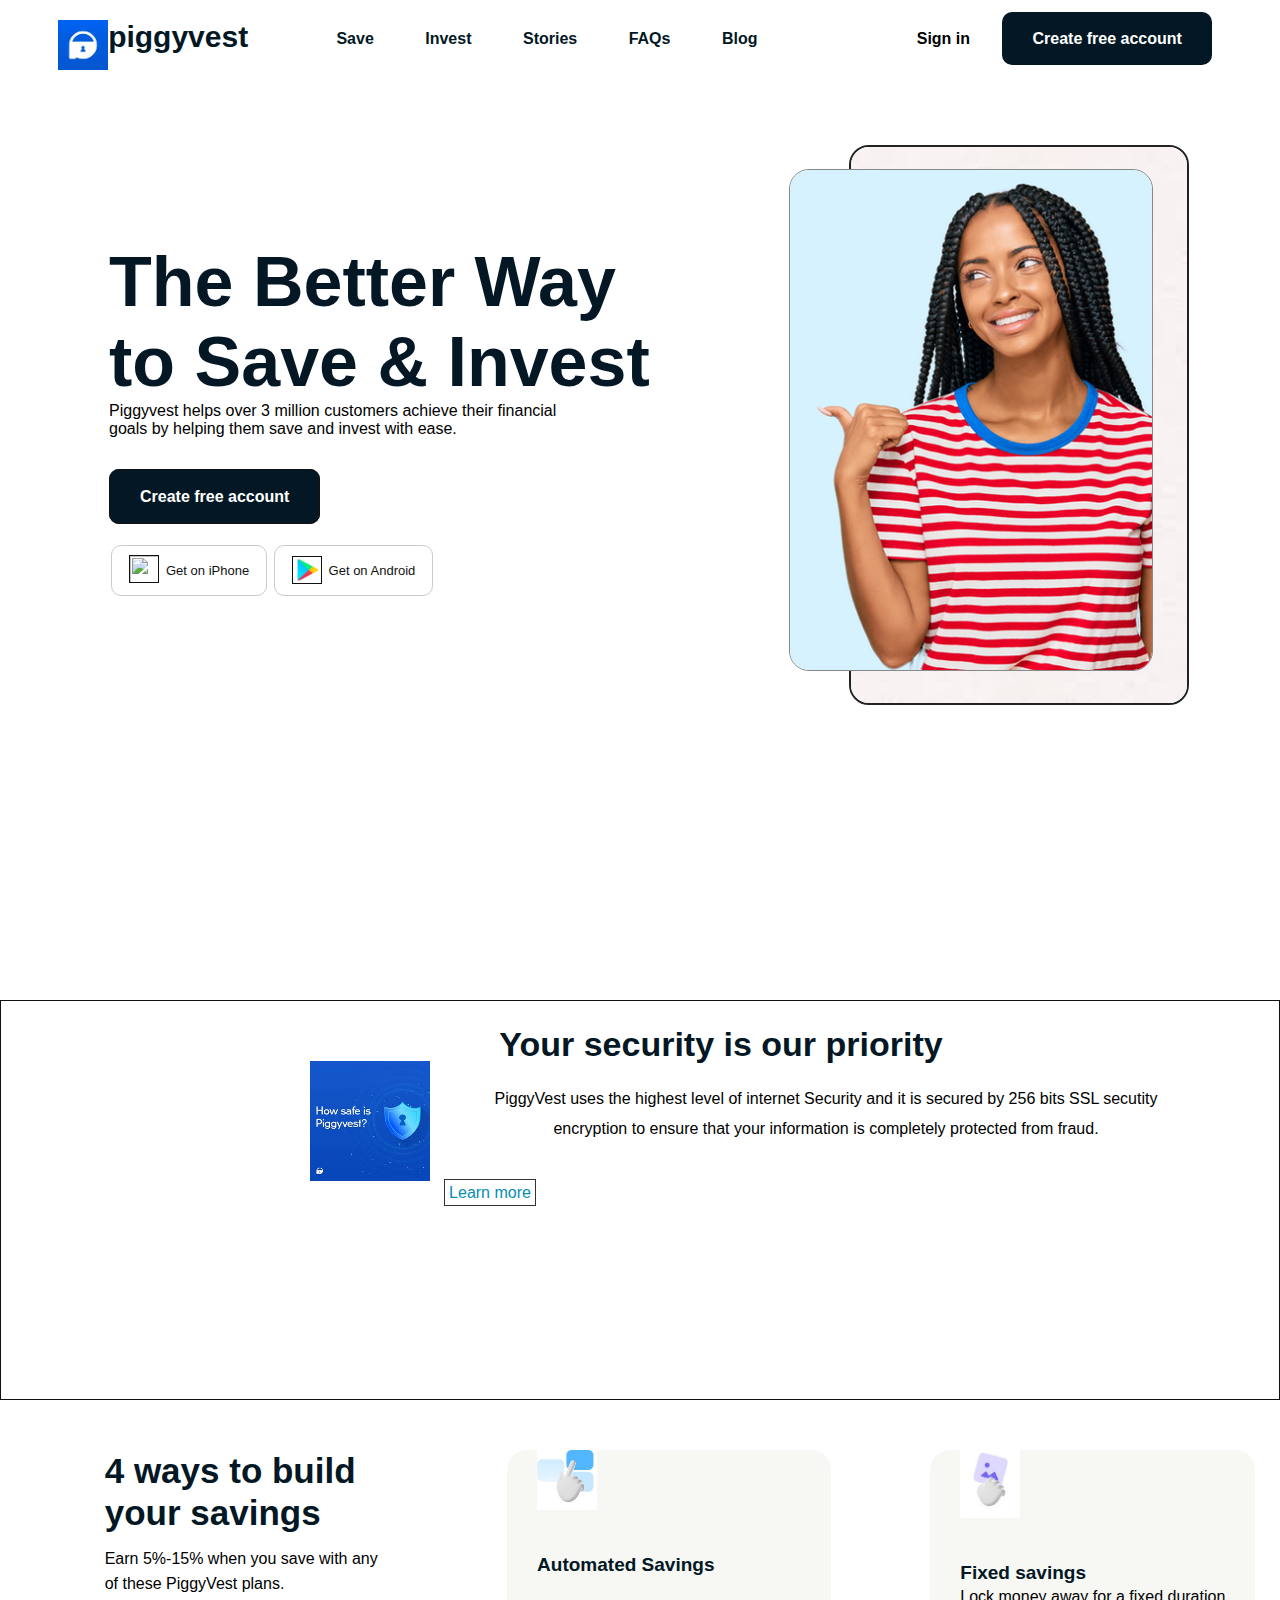
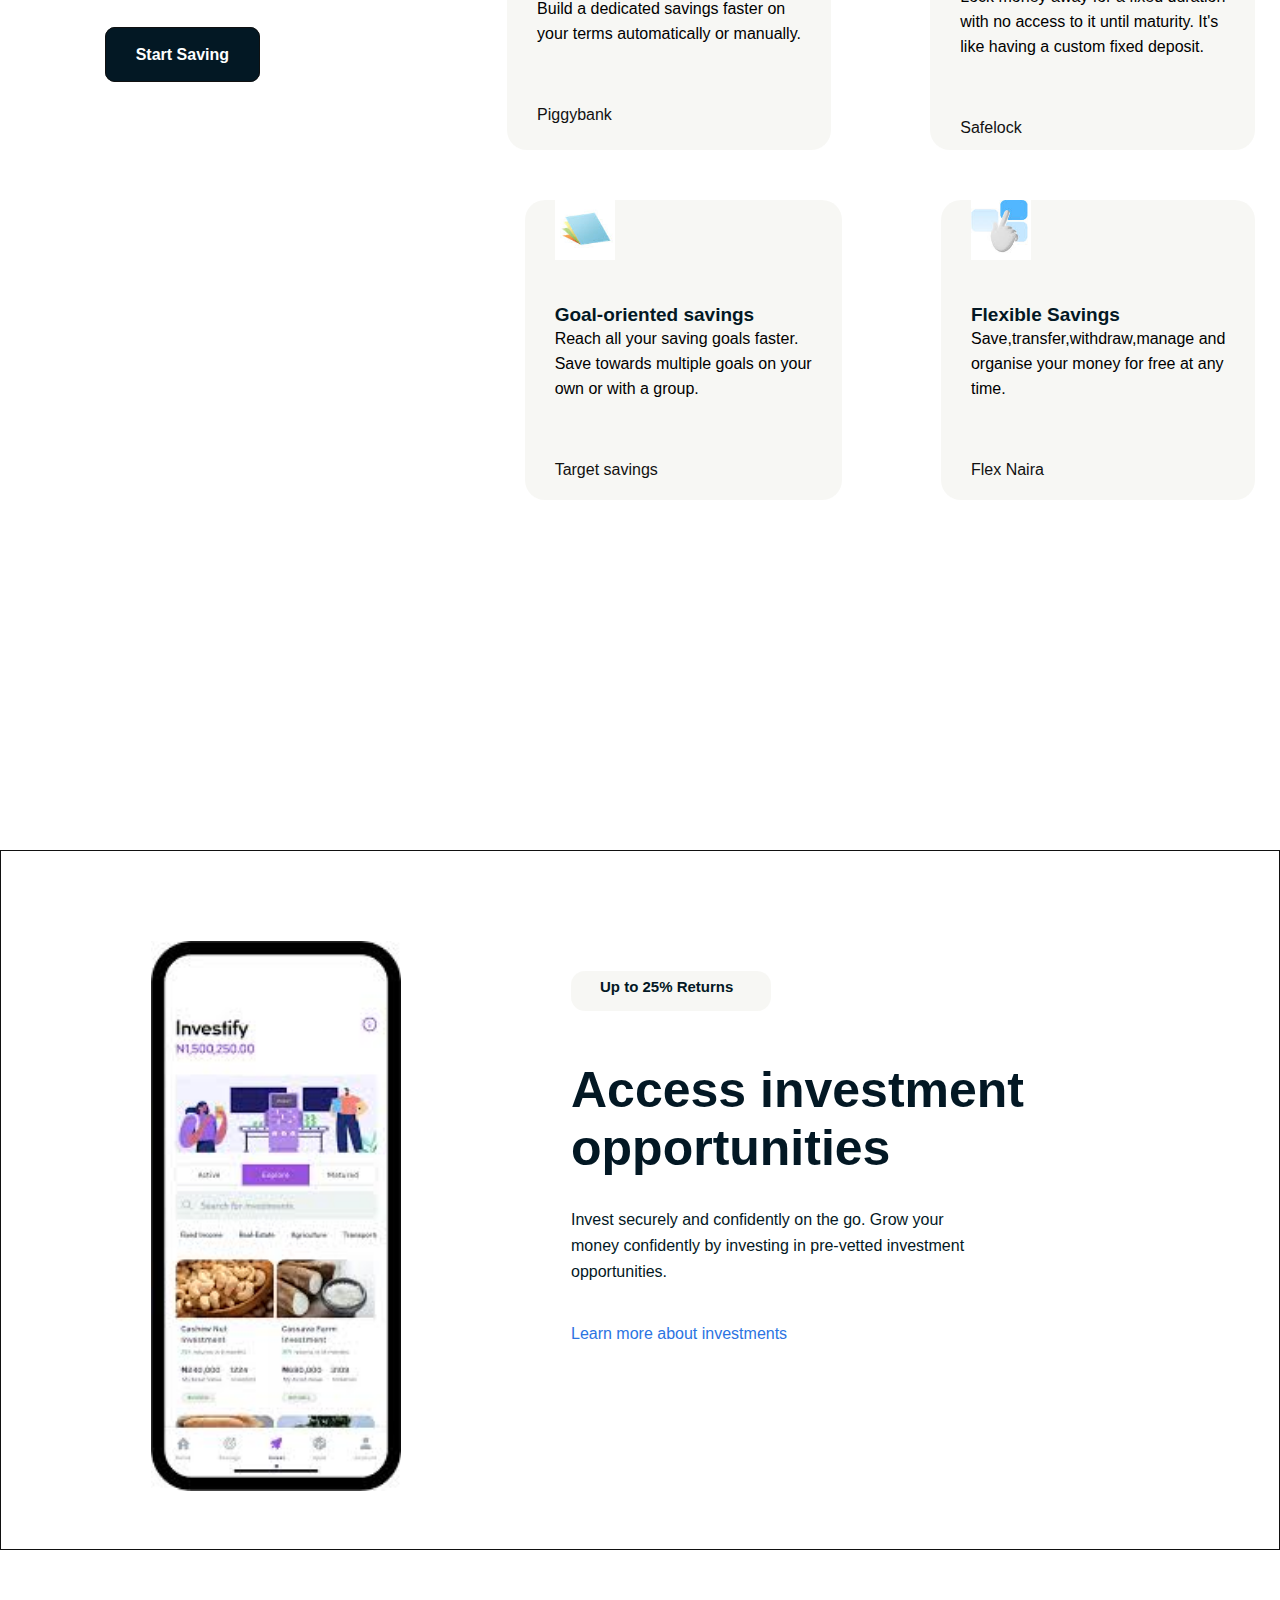
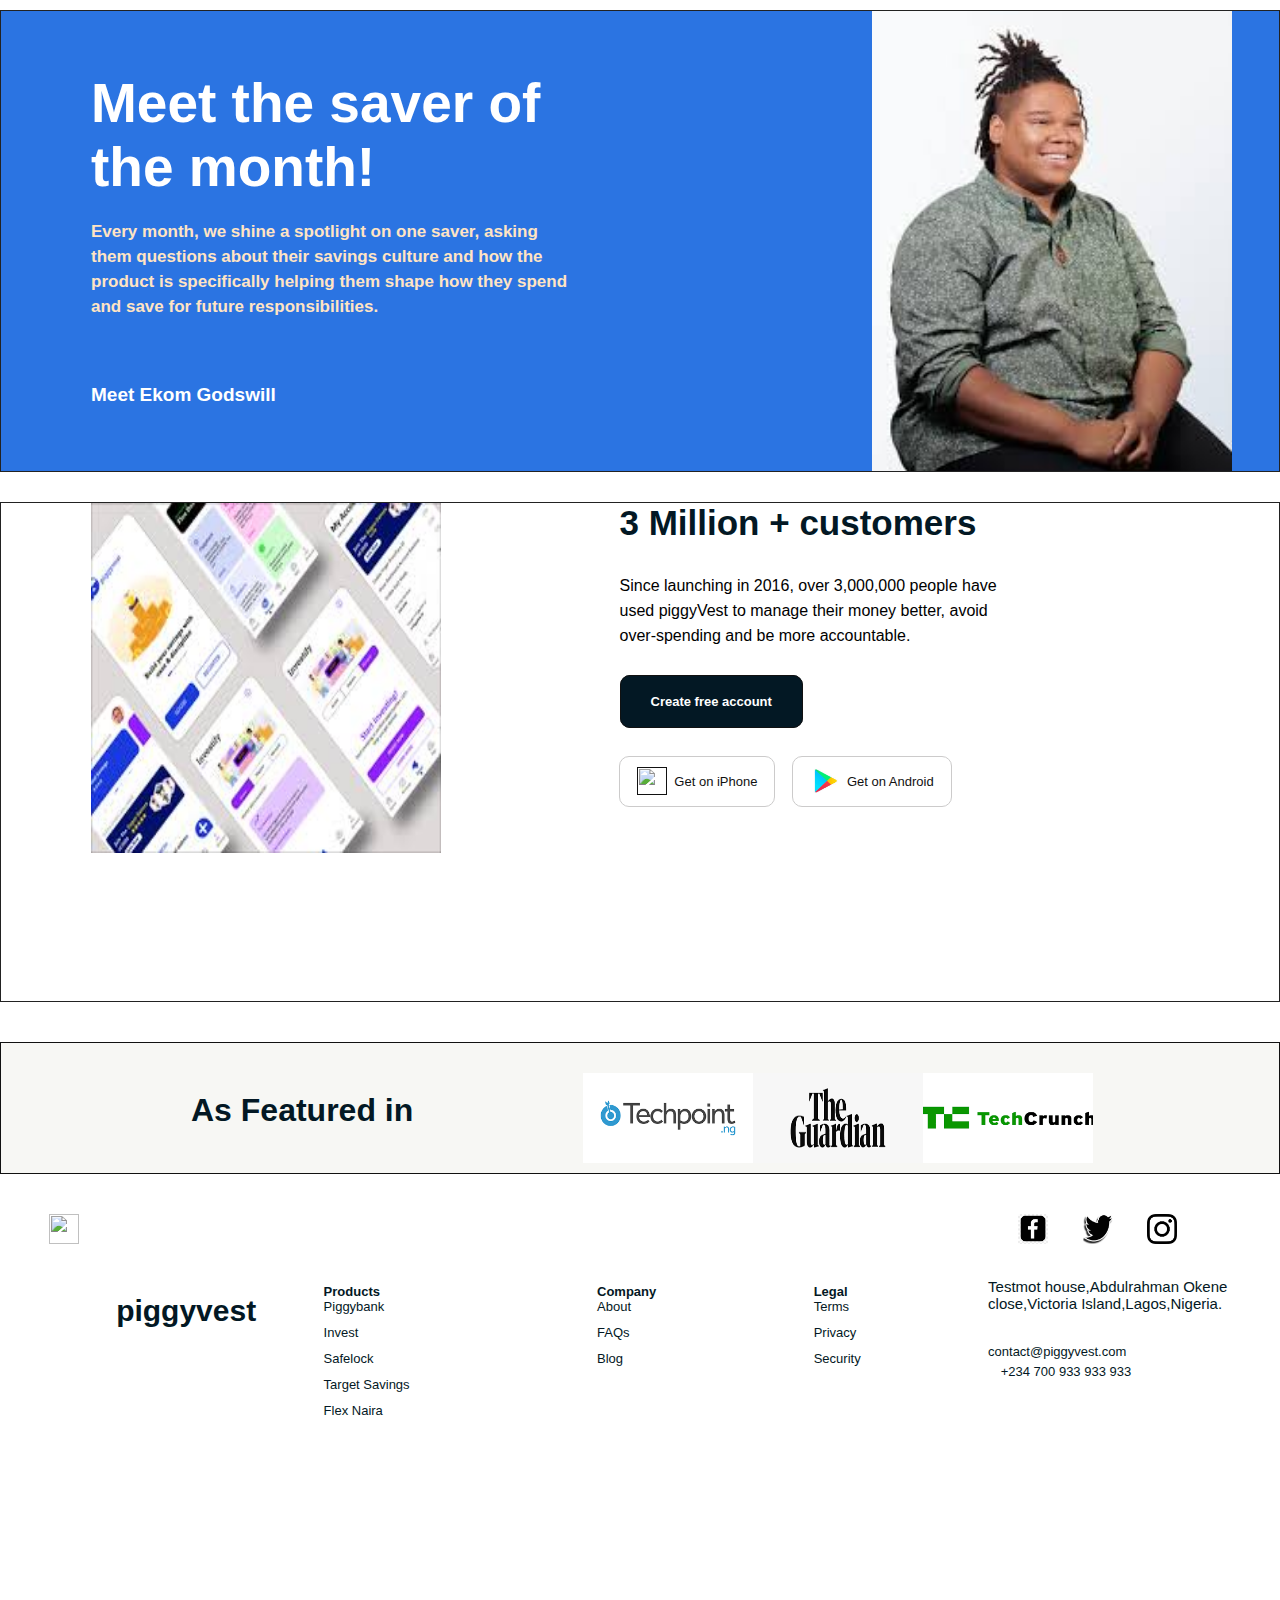
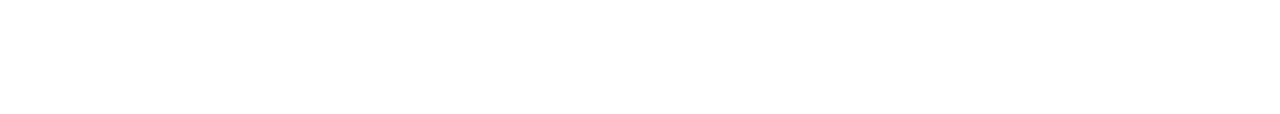
==== pigyvest.html @ c67b4c0e "finished website" ====
<!DOCTYPE html>
<html lang="en">
<head>
    <meta charset="UTF-8">
    <meta http-equiv="X-UA-Compatible" content="IE=edge">
    <meta name="viewport" content="width=device-width, initial-scale=1.0">
    <link rel="stylesheet" href="styles.css">
    <title>piggyvest</title>
</head>
<body>
    <header class="heading">
     <div class="fixed-header">   
      <div class="logo">
        <img src="piggylogodownload.jpg">
        <h2>piggyvest</h2>
        </div>  

        <div class="nav-middle">
          <a href="Save.html">Save</a>
          <a href="Invest.html">Invest</a>
          <a href="Story.html">Stories</a>
          <a href="Question.html">FAQs</a>
          <a href="Blog.html">Blog</a>  
        </div>

        <div class="nav-right">
            <a class="sign-up" href="signup.html">Sign in</a>
            <a class="account" href="account.html">Create free account</a>
        </div>
        </div>

        <div class="relative-header">
            <div class="rel-textheader">
            <h1>The Better Way<br> to Save & Invest</h1>
            <p>Piggyvest helps over 3 million customers achieve 
              their financial<br> goals by helping them save and invest with ease.</p>
            <div class="relative-links">
              <a class= "account" href="account.html">Create free account</a>
               <div class="relative-sublinks">
              <a href="apple.html"><img src="C:\Users\USER\Downloads\png-transparent-apple-logo.png">Get on iPhone</a>
             <a href="android.html"><img src="goplaystoredownload.jpg">Get on Android</a>      
              </div>
              </div>
              <div class="rel-image">
                  <div class="cover"><img src="headerImg.png"></div>
                  <div class="white"><img src="whitedownload.jpg" width=""></div>
              </div>     
              </div>
          </header>

            <section class="Securities">
              <div class="secure">  
                <img src="imagespiggy.jpg">
                <div class="sec-mess">
                <h1>Your security is our priority</h1>
                <p>PiggyVest uses the highest level of internet Security and it is secured
                   by 256 bits SSL secutity<br> encryption to ensure that your information
                   is completely protected from fraud.</p>
                   <a href="">Learn more</a>   
                </div>  
                </div>
            
                <div class="savings">
                  <div class="save-intro">  
                 <h1>4 ways to build<br> your savings</h1>
                 <p>Earn 5%-15% when you save with any<br> of these PiggyVest plans.</p>
                 <a href="">Start Saving</a>
                </div>

                 <div class="save-2nd">
                   <img src="pointoutimages.jpg" width="60">
                   <h2>Automated Savings</h2>
                   <p>Build a dedicated savings faster on <br> your terms automatically
                     or manually.</p>
                     <a href="">Piggybank</a>  
                 </div>

                 <div class="save-3rd">
                   <img src="prosoftwareimages.jpg" width="60">
                   <h2>Fixed savings</h2>
                   <p>Lock money away for a fixed duration<br> with no access to it until maturity.
                    It's<br> like having a custom fixed deposit.</p> 
                   <a href="">Safelock</a>  
                 </div>
                
                <div class="save-4th">
                 <img src="Pricingimages.jpg" width="60">
                 <h2>Goal-oriented savings</h2>   
                 <p>Reach all your saving goals faster.<br> Save towards multiple
                    goals on your<br> own or with a group.</p>
                 <a href="">Target savings</a>
                </div>

                <div class="save-5th">
                  <img src="pointoutimages.jpg" width="60">
                 <h2>Flexible Savings</h2>
                 <p>Save,transfer,withdraw,manage and<br> organise your money for free
                    at any<br> time.</p>
                  <a href="">Flex Naira</a>     
                </div>
                </div>



                <div class="invest">
                  <img src="pigvetimages.jpg" width="">
                   <div class="i-message">
                   <div class="pop-up"><p>Up to 25% Returns</p></div>
                  <h1>Access investment<br> opportunities</h1>
                  <p>Invest securely and confidently on the go.
                    Grow your<br> money confidently by investing
                    in pre-vetted investment<br> opportunities. </p>
                 <a href="">Learn more about investments</a>     
                </div>
                </div>
            </section>

            <section class="Exclusive">
             <div class="news">   
             <h1>Meet the saver of<br> the month!</h1>
             <p>Every month, we shine a spotlight on one saver, asking<br>
                them questions about their savings culture and how the<br> product is
                specifically helping them shape how they spend<br> and save for future responsibilities.</p>
              <a href="#">Meet Ekom Godswill</a>
              </div>
              <img src="squarespace5.jpg">
            </section>
                 
          <section class="Customers">
            <img src="piggyimages.jpg">
            <div class="cus">
            <h1>3 Million + customers</h1>
            <p>Since launching in 2016, over 3,000,000 people have<br> used piggyVest to 
               manage their money better, avoid<br> over-spending and be more accountable.</p>
              <div class="sublinks">   
            <a class="account" href="">Create free account</a>
            <a class="apple" href=""><img src="C:\Users\USER\Downloads\png-transparent-apple-logo.png" width="40">Get on iPhone</a>
            <a class="android" href=""><img src="goplaystoredownload.jpg" width="40">Get on Android</a>   
           </div>  
           </div>
        </section>

           <div class="Ads">
               <h1>As Featured in</h1>
             <img src="techpointdownload.png">
             <img src="the guardiandownload.png">
             <img src="techcrunchdownload.png">
           </div>
    <footer>
    <img src="">
    <h2>piggyvest</h2>

    <div class="Pro">
    <h6>Products</h6>
    <a href="">Piggybank</a>
    <a href="">Invest</a>
    <a href="">Safelock</a>
    <a href="">Target Savings</a>
    <a href="">Flex Naira</a>
    </div>

    <div class="Com">
    <h6>Company</h6>
    <a href="">About</a>
    <a href="">FAQs</a>
    <a href="">Blog</a>
    </div>

    <div class="Leg">
    <h6>Legal</h6>
    <a href="">Terms</a>
    <a href="">Privacy</a>
    <a href="">Security</a>
    </div>

    <div class="contact">
    <img src="facebbokimages.png">
    <img src="twitterimages.jpg">
    <img src="instagramimages.png">
    <p>Testmot house,Abdulrahman Okene<br>
     close,Victoria Island,Lagos,Nigeria.</p>
     <a class="email" href="">contact@piggyvest.com</a> 
     <a class="number" href="">+234 700 933 933 933</a>
      </div>
    </footer>

</body>
</html>








<!---p>Right arrow: <i class="arrow right"></i></p>
<p>Left arrow: <i class="arrow left"></i></p>
<p>Up arrow: <i class="arrow up"></i></p>
<p>Down arrow: <i class="arrow down"></i></p>

.arrow {
  border: solid black;
  border-width: 0 3px 3px 0;
  display: inline-block;
  padding: 3px;
}

.right {
  transform: rotate(-45deg);
  -webkit-transform: rotate(-45deg);
}

.left {
  transform: rotate(135deg);
  -webkit-transform: rotate(135deg);
}

.up {
  transform: rotate(-135deg);
  -webkit-transform: rotate(-135deg);
}

.down {
  transform: rotate(45deg);
  -webkit-transform: rotate(45deg);
}

<a href="/images/myw3schoolsimage.jpg" download>
  <img src="/images/myw3schoolsimage.jpg" alt="W3Schools">
</a>

<a href="/images/myw3schoolsimage.jpg" download="w3logo">
  <img src="/images/myw3schoolsimage.jpg" alt="W3Schools">
</a>
---- styles.css ----
*{
    margin: 0;
    padding: 0;
    box-sizing: border-box;
}

body{
    width: 100%;
    font-family: sans-serif;
}

.heading{
   width: 100%;
   height: 1000px;
}

.heading .fixed-header{
    display: flex;
    justify-content: space-around;
}

.heading .fixed-header .logo{
    margin-left: 30px;
    display: flex;
    padding-top: 20px;

}

.heading .fixed-header .logo h2{
    font-size: 30px;
    color: rgb(3, 24, 36);
    font-weight: 700;
    font-family:Verdana, Geneva, Tahoma, sans-serif;
}
.heading .fixed-header .logo img{
    width: 50px;
    height: 50px;
}

.heading .fixed-header .nav-middle{
    margin: 0px 30px 0px 0px;
    padding: 30px 10px 0px 0px;
}

.heading .fixed-header .nav-middle a{
    margin: 0 10px 0 27px;
    padding: 7px 5px 7px 5px;
    text-decoration: none;
    color: rgb(3, 24, 36);
    font-size: px;
    font-family:'Segoe UI', Tahoma, Geneva, Verdana, sans-serif;
    font-weight:600;
}

.heading .fixed-header .nav-right{
    padding: 30px 10px 39px 30px;
    margin: 0px 20px 0px 0px;
}

.heading .fixed-header .nav-right a{ 
    margin: 0px 10px 0px 0;
    text-decoration: none;
}
.heading .fixed-header .nav-right .sign-up{
    padding: 18px 18px 18px 18px;
    border-radius: 10px;
    color: black;
    font-size: 16px;
    font-weight: 700;
}

.heading .fixed-header .nav-right .sign-up:hover{
    color: rgb(8, 140, 180);
    border-color: rgb(8, 140, 180);
    transition-duration: 1s;
    
}

.heading .fixed-header .nav-right .account{
    padding: 18px 30px 18px 30px;
    border-radius: 10px;
    color: white;
    background-color:rgb(3, 24, 36);
    font-weight: 600; 
}

.heading .fixed-header .nav-right .account:hover{
    background-color:  rgb(8, 140, 180);
    transition: 1s;
}


.heading .relative-header{
    margin: 70px 0 0px 0;
    padding: 50px 0 390px 60px;
    height: 550px;
}
.heading .relative-header .rel-textheader{
    padding: 35px 0 50px 49px;
    height: 490px;
}


.heading .relative-header h1{
    font-size: 70px;
    color: rgb(3, 24, 36);
    font-family: 'Trebuchet MS', 'Lucida Sans Unicode', 'Lucida Grande', 'Lucida Sans', Arial, sans-serif;

}
    


.heading .relative-header .relative-links{   
      margin: 20px 0px 40px 0px ;
      padding: 30px 50px 50px 0px;
      display: inline-block;

}

.heading .relative-header .relative-links .relative-sublinks{
        margin: 20px 0 0 0;
        padding: 20px 20px 20px 0px;
    }

.heading .relative-header .relative-links .relative-sublinks a{
    border: 1px solid rgb(204, 203, 203);
    margin-left: 2px;
    padding: 17px 17px 17px 17px;
    text-decoration: none;
    color: #111;
    border-radius: 10px;
    font-size: 13px;
    font-weight:500;
}    


.heading .relative-header .relative-links .account{
    padding: 18px 30px 18px 30px;
    text-decoration: none;
    border-radius: 10px;
    color: white;
    background-color:rgb(3, 24, 36);
    font-weight: 600; 
    border: 1px solid #111;
    margin-bottom: 20px;

}
.heading .relative-header .relative-links img{
     width: 30px;
     border: 1px solid #111;
     margin-right: 7px;
     height: 28px;
     position: relative;
     top: 9px;
}

.heading .relative-header .rel-image .cover img{
    border: 1px solid#888;
    margin-left: 190px;
    position: relative;
    bottom: 520px;
    right: -490px;
    border-radius: 20px;
    z-index: 3;
}
.heading .relative-header .rel-image .white img{  
     border: 2px solid#222;
     position: relative;
     bottom: 1050px;
     left: 740px;
     height: 560px;
     border-radius: 20px;
     width: 340px;
     z-index: 1;
}

.Securities{
    
    margin-bottom: 60px;
}

.Securities .secure{
    border: 1px solid #111;
    text-align: center;
    margin: 0px 0px 50px 0px;
    padding: 150px 0px 30px 0px;
    height: 400px;
}



.Securities .secure img{
       width: 120px;
       height: 120px;
       position: relative;
       right: 270px;
       bottom: 90px;

}
.Securities .secure h1{
    margin-left: 490px;
    margin-bottom: 0px;
    font-size: 34px;
    width: 500px;
    position: relative;
    right: 20px;
    bottom: 250px;
    color: rgb(3, 24, 36);
    font-family:'Gill Sans', 'Gill Sans MT', Calibri, 'Trebuchet MS', sans-serif;

}

.Securities .secure p{
    margin-top: 0px;
    width: 690px;
    margin-left: 480px;
    line-height: 30px;
    position: relative;
    bottom: 230px;

}

.Securities .secure a{
    text-decoration: none;
    padding: 4px 4px 4px 4px;
    color: rgb(8, 140, 180);
    margin: 90px 0px 0px 0px;
    border: 1px solid #333;
    position: relative;
    bottom: 190px;
    right: 150px;
}

.Securities .secure a::after{
   content: "";
   background-color: black;
   width: 0%;
   height: 0px;
   display: inline-block;
   border-bottom: 3px solid #444;
   grid-column: auto;


} 
.Securities .secure a:hover::after{
    width: 10%;
    transition: all 0.5s ease-in-out;
}



.Securities .savings{
    display: flex;
    flex-wrap: wrap;
    justify-content: space-around;
    height: 700px;
    margin-bottom: 300px;

}

.Securities .savings .save-intro{
    margin-left: 50px;
    height: 300px;
    padding: 0px 30px 0px 30px;
}


.Securities .savings .save-intro h1{
    font-size: 35px;
    color: rgb(3, 24, 36);
    line-height: 42px;
    margin-bottom: 12px;
}
.Securities .savings .save-intro p{
    line-height: 25px;
}

.Securities .savings .save-intro a{
    padding: 18px 30px 18px 30px;
    text-decoration: none;
    border-radius: 10px;
    color: white;
    background-color:rgb(3, 24, 36);
    font-weight: 600; 
    border: 1px solid #111;
    position: relative;
    top: 50px;
    
}


.Securities .savings .save-2nd{
    margin-left: 50px;
    height: 300px;
    border-radius: 20px;
    padding: 0px 30px 0px 30px;
    background-color: rgb(230, 230, 220, 0.3);
}
.Securities .savings .save-2nd img{
    margin-bottom: 40px;
}

.Securities .savings .save-2nd h2{
    font-size: 19px;
    color: rgb(3, 24, 36);
}

.Securities .savings .save-2nd p{
    line-height: 25px;
    margin-top: 20px;
}

.Securities .savings .save-2nd a{
    position: relative;
    top: 60px;
    text-decoration: none;
    color: #111;
}

.Securities .savings .save-3rd{
    margin-left: 50px;
    height: 300px;
    border-radius: 20px;
    padding: 0px 30px 0px 30px;
    background-color: rgb(230, 230, 220, 0.3);
}

.Securities .savings .save-3rd img{
    margin-bottom: 40px;
}


.Securities .savings .save-3rd h2{
    font-size: 19px;
    color: rgb(3, 24, 36);
}
.Securities .savings .save-3rd p{
    line-height: 25px;
    margin-top: 0px;
}

.Securities .savings .save-3rd a{
    position: relative;
    top: 60px;
    text-decoration: none;
    color: #111;
}

.Securities .savings .save-4th{
    height: 300px;
    border-radius: 20px;
    padding: 0px 30px 0px 30px;
    margin-left: 500px;
    background-color: rgb(230, 230, 220, 0.3);
}

.Securities .savings .save-4th img{ 
    margin-bottom: 40px;
}

.Securities .savings .save-4th h2{
    font-size: 19px;
    color: rgb(3, 24, 36);
}

.Securities .savings .save-4th p{
    line-height: 25px;
    margin-top: 0px;
}

.Securities .savings .save-4th a{
    position: relative;
    top: 60px;
    text-decoration: none;
    color: #111;
}

.Securities .savings .save-5th{
    height: 300px;
    border-radius: 20px;
    padding: 0px 30px 0px 30px;
    margin-left: 50px;
    background-color: rgb(230, 230, 220, 0.3);
}

.Securities .savings .save-5th img{
    margin-bottom: 40px;
}

.Securities .savings .save-5th h2{
    font-size: 19px;
    color: rgb(3, 24, 36);

}

.Securities .savings .save-5th p{
    line-height: 25px;
    margin-top: 0px;
}

.Securities .savings .save-5th a{
    position: relative;
    top: 60px;
    text-decoration: none;
    color: #111;
}

.Securities .invest{
    border: 1px solid #111;
    display: flex;
    height: 700px;
    padding-top: 90px;
}

.Securities .invest .i-message{
    height: 470px;
    width: 590px;
    position: relative;
    left: 290px;
    padding-top: 30px;
    padding-left: 30px;
}

.Securities .invest img{
    position: relative;
    left: 150px;
    height: 550px;
    width: 250px;
}

.Securities .invest .pop-up{
    margin-bottom: 50px;
    color: rgb(131, 24, 202);
    height: 40px;
    width: 200px;
    border-radius: 14px;
    font-size: 15px;
    padding: 3px 14px 0px 29px;
    font-weight: 800;
    background-color: rgb(230, 230, 220, 0.3);
    font-family:'Segoe UI', Tahoma, Geneva, Verdana, sans-serif;
}

.Securities .invest h1{
    font-size: 50px;
    margin-bottom: 30px;
    color: rgb(3, 24, 36);    
}

.Securities .invest p{
    line-height: 26px;
    margin-bottom: 40px; 
    color:rgb(3, 24, 36);    
}
.Securities .invest a{
    text-decoration: none;
    color: rgb(43, 116, 226);
}

.Exclusive{
    border: 1px solid#222;
    display: flex;
    background-color: rgb(43, 116, 226);
    padding: 0px 0px 0px 0px;

}

.Exclusive h1{
    font-size: 55px;
    color: white;
    margin-bottom: 20px;
}

.Exclusive .news{
    position: relative;
    top: 60px;
    left: 90px;
}

.Exclusive p{
    color: bisque;
    margin-bottom: 65px;
    line-height: 25px;
    font-size: 17px;
    font-weight: 600;
}

.Exclusive img{
    position: relative;
    left: 395px;
    width: 360px;
    height: 460px;
}

.Exclusive a{
    text-decoration: none;
    color: white;
    font-size: 19px;
    font-weight: 600;
}

.Customers{
    border: 1px solid #222;
    margin-top: 30px;
    display: flex;
    height: 500px;
    justify-content: space-around;
}
.Customers img{
    width: 350px;
    height: 350px;
}

.Customers .cus{
    border-left: 90px;
    width: 570px;
    height: 400px;
}

.Customers .cus h1{
    margin-bottom: 30px;
    font-size: 35px;
    color: rgb(3, 24, 36);
}

.Customers .cus p{
    line-height: 25px;
}

.Customers .cus a{
    border: 1px solid rgb(204, 203, 203);
    margin-left: 2px;
    padding: 17px 17px 17px 17px;
    text-decoration: none;
    color: #111;
    border-radius: 10px;
    font-size: 13px;
    font-weight:500;
    margin-top: 40px;
}

.Customers .cus .sublinks{
    height: 190px;
    width: 620px;
}

.Customers .cus .apple{
    position: relative;
    top: 110px;
    right: 210px;
}

.Customers .cus .android{
    position: relative;
    top: 110px;
    right: 200px;
}

.Customers .cus .account{
    padding: 18px 30px 18px 30px;
    text-decoration: none;
    border-radius: 10px;
    color: white;
    background-color:rgb(3, 24, 36);
    font-weight: 600; 
    border: 1px solid #111;
    margin-bottom: 20px;
    margin-left: 20px;
    position: relative;
    top: 30px;
    right: 20px;
}

.Customers .cus img{
    width: 20px;
    height: 10px;
    width: 30px;
     margin-right: 7px;
     height: 28px;
     position: relative;
     top: 9px;
}

.Ads{
    border: 1px solid #111;
    display: flex;
    margin-top: 40px;
    margin-bottom: 40px;
    padding-top: 30px;
    padding-bottom: 10px;
    background-color: rgb(230, 230, 220, 0.3); ;
}

.Ads h1{
    margin-right: 170px;
    margin-left: 190px;
    margin-top: 19px;
    color: rgb(3, 24, 36); 
}

.Ads img{
    width: 170px;
    height: 90px;
}


footer{
    display: flex;
    justify-content: space-around;
    height: 500px;
}
footer h2{
    margin-right: 30px;
    font-size: 30px;
    color: rgb(3, 24, 36);
    margin-top: 80px;
}
footer h6{
    font-size: 13px;
    color: rgb(3, 24, 36);
    font-weight: 800;
    font-family:'Lucida Sans', 'Lucida Sans Regular', 'Lucida Grande', 'Lucida Sans Unicode', Geneva, Verdana, sans-serif;
}

footer a{
    text-decoration: none;
    color: rgb(3, 24, 36);
    margin-bottom: 11px;
    font-size: 13px;
    font-weight: 400;
    font-family: 'Trebuchet MS', 'Lucida Sans Unicode', 'Lucida Grande', 'Lucida Sans', Arial, sans-serif;
}


footer .Pro{
    display: flex;
    flex-direction: column;
    height: 165px;
    margin-right: 150px;
    margin-top: 70px;
}

footer .Com{
    display: flex;
    flex-direction: column;
    height: 165px;
    margin-right: 120px;
    margin-top: 70px;
}

footer .Leg{
    display: flex;
    flex-direction: column;
     height: 165px;
     margin-right: 90px;
     margin-top: 70px;
}

footer .contact{
}

footer .contact p{
    margin-bottom: 30px;
    font-size: 15px;
    color: rgb(3, 24, 36);
} 

footer .contact .email{
   
}
footer .contact .number{
  position: relative;
  top: 20px;
  right: 130px;
}

footer img{
    width: 30px;
    height: 30px;
    margin-bottom: 30px;
    margin-left: 30px;

}











/*
margin: 20px 0 0 0;
border: 1px solid #444;
padding: 20px 20px 20px 0px;
border: 1px solid#888;
}


  border: 1px solid rgb(204, 203, 203);
    margin-left: 2px;
    padding: 17px 17px 17px 17px;
    text-decoration: none;
    color: #111;
    border-radius: 10px;
    font-size: 13px;
    font-weight:500;

 width: 30px;
     border: 1px solid #111;
     margin-right: 7px;
     height: 28px;
     position: relative;
     top: 9px;
}
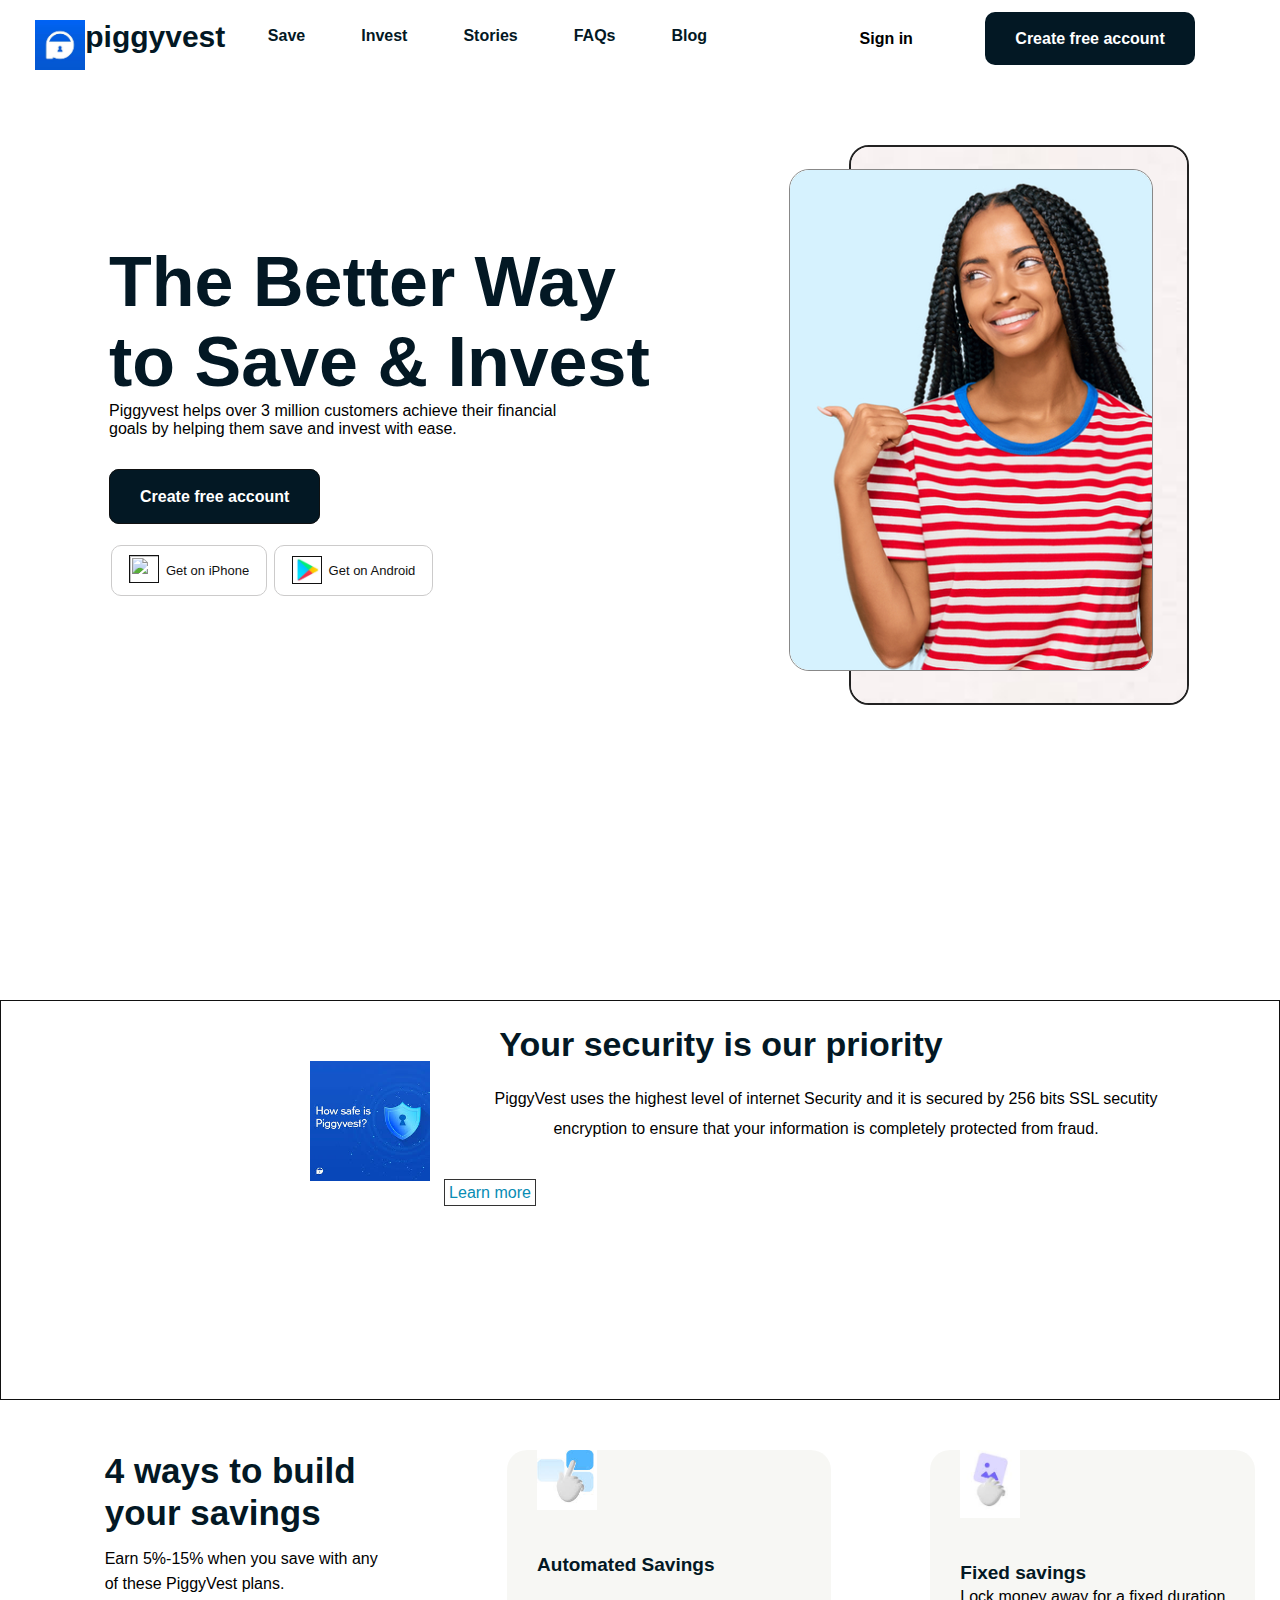
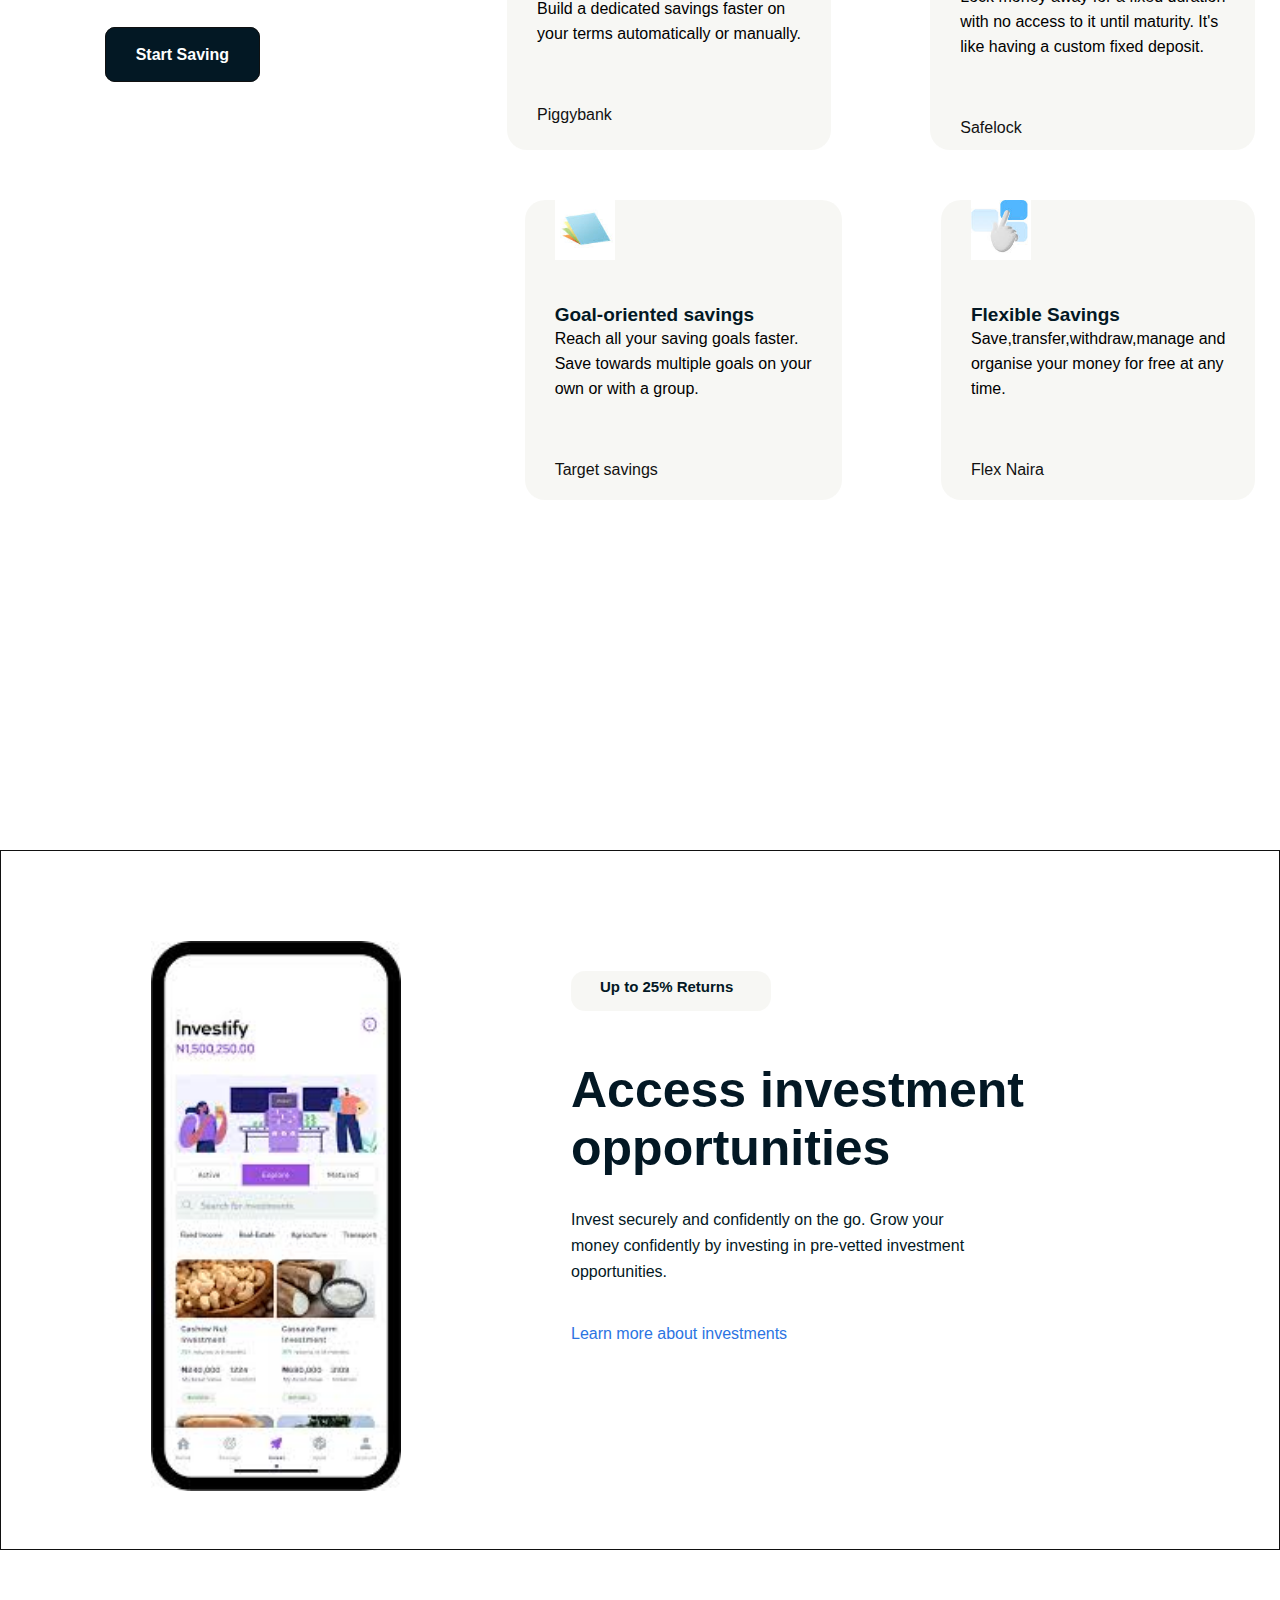
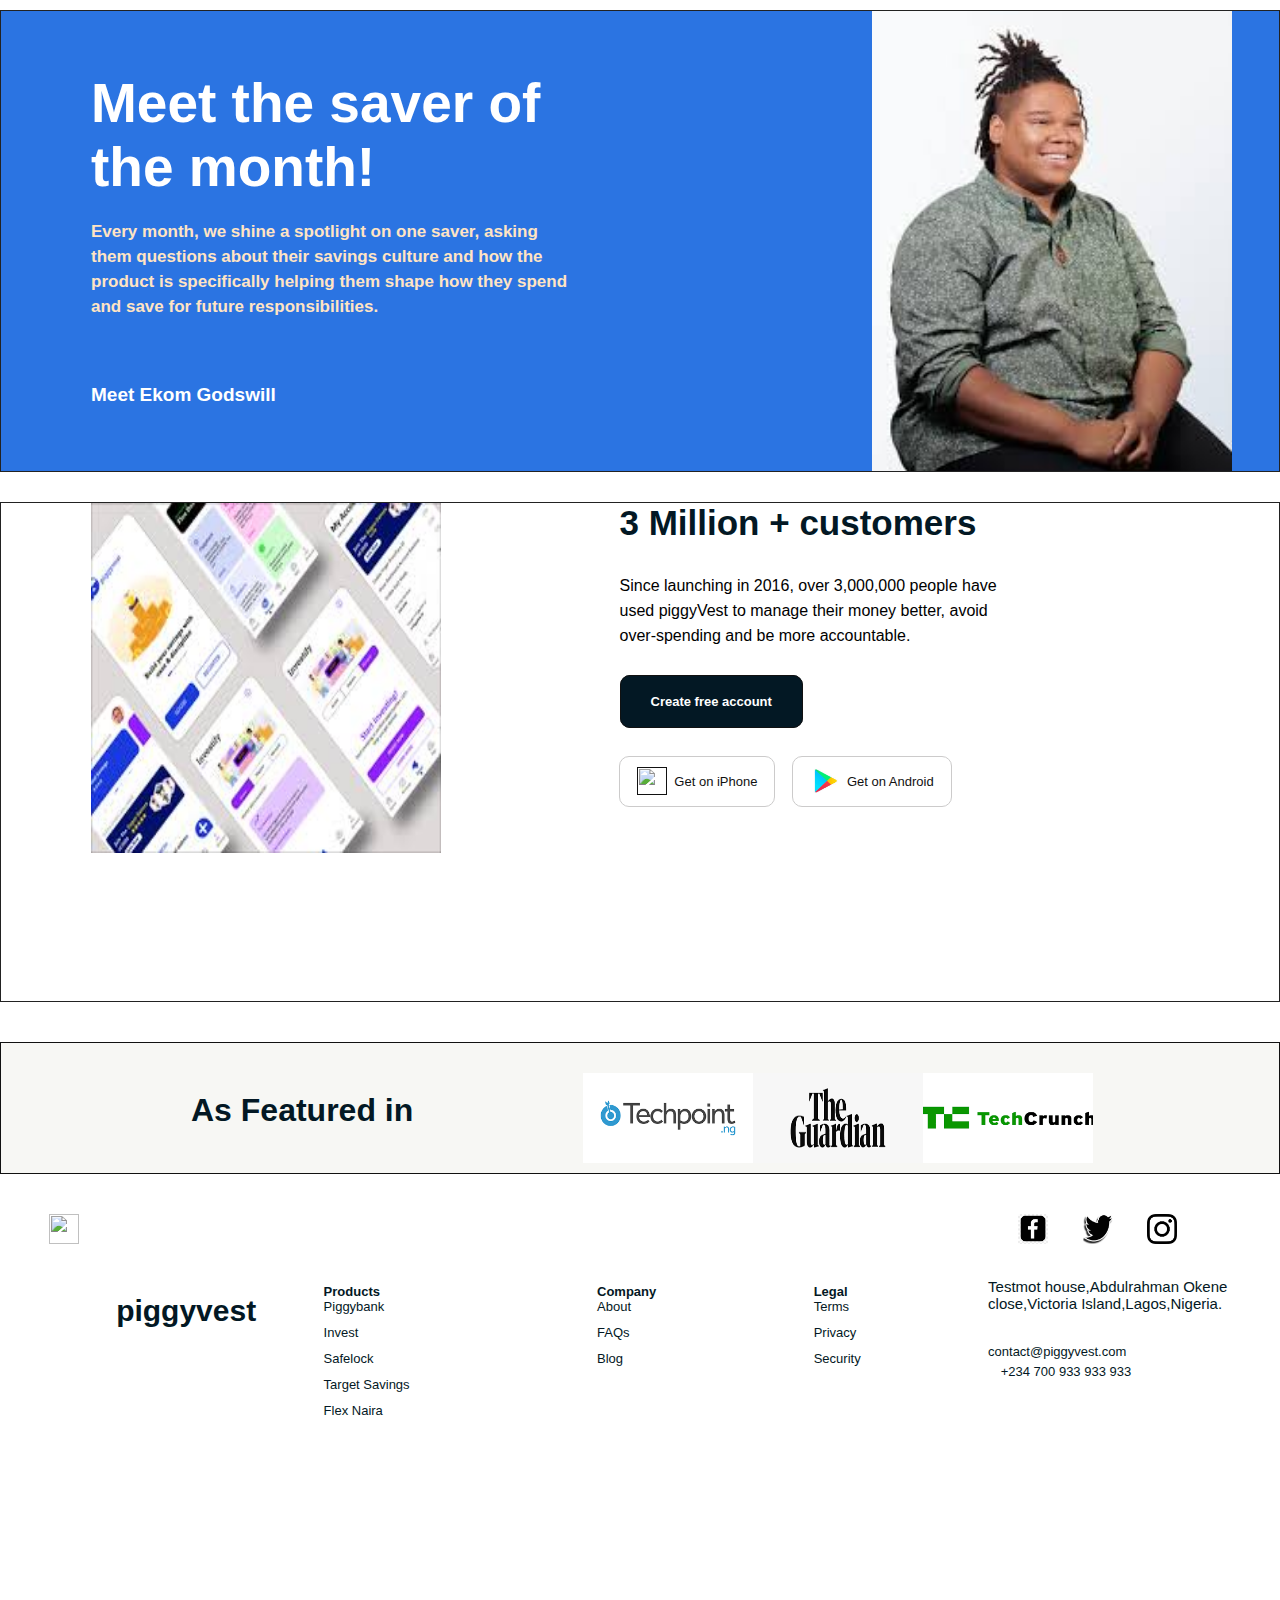
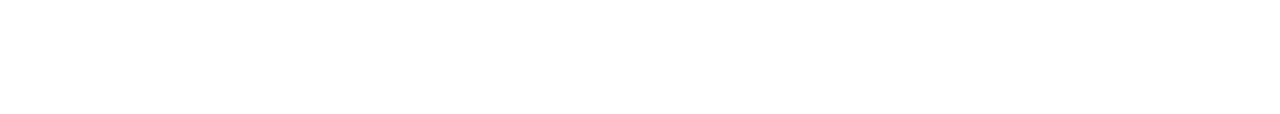
==== commit b1ab26d5: "added dropdown menu" ====
--- a/pigyvest.html
+++ b/pigyvest.html
@@ -16,11 +16,22 @@
         </div>  
 
         <div class="nav-middle">
-          <a href="Save.html">Save</a>
-          <a href="Invest.html">Invest</a>
-          <a href="Story.html">Stories</a>
-          <a href="Question.html">FAQs</a>
-          <a href="Blog.html">Blog</a>  
+           <ul> 
+          <li><a href="Save.html">Save</a>
+            <div class="drop-menu">
+            <ul>
+                <li><a href="">Piggybank</a></li>
+                <li><a href="">Safelock</a></li>
+                <li><a href="">Target Savings</a></li>
+                <li><a href="">Flex Naira</a></li>
+            </ul> 
+            </div--> 
+             </li>
+          <li><a href="Invest.html">Invest</a></li>
+          <li><a href="Story.html">Stories</a></li>
+          <li><a href="Question.html">FAQs</a></li>
+          <li><a href="Blog.html">Blog</a></li>     
+          </ul>
         </div>
 
         <div class="nav-right">
--- a/styles.css
+++ b/styles.css
@@ -38,19 +38,66 @@
 }
 
 .heading .fixed-header .nav-middle{
-    margin: 0px 30px 0px 0px;
-    padding: 30px 10px 0px 0px;
-}
-
-.heading .fixed-header .nav-middle a{
-    margin: 0 10px 0 27px;
+    display: flex;
+    margin: 0px 10px 0px 0px;
+    padding: 20px 60px 0px 0px;
+}
+
+.heading .fixed-header .nav-middle ul{
+       display: flex;
+        list-style: none;
+
+
+}
+
+.heading .fixed-header .nav-middle ul li{
+    margin: 0 19px 0 27px;
+    position: relative;
+    display: flex;
+    flex-wrap: nowrap;
     padding: 7px 5px 7px 5px;
-    text-decoration: none;
-    color: rgb(3, 24, 36);
-    font-size: px;
+    color: rgb(3, 24, 36);
+    font-size: 16px;
     font-family:'Segoe UI', Tahoma, Geneva, Verdana, sans-serif;
     font-weight:600;
 }
+
+.heading .fixed-header .nav-middle ul li a{ 
+    text-decoration: none;
+    color: rgb(3, 24, 36);
+    font-family:'Segoe UI', Tahoma, Geneva, Verdana, sans-serif;
+}
+
+.drop-menu{
+    display: none;
+}
+
+.heading .fixed-header .nav-middle ul li:hover .drop-menu{
+    display: block;
+    position: absolute;
+    left: 0;
+    top: 100%;
+    left: -190px;
+}
+
+.heading .fixed-header .nav-middle .drop-menu ul{
+    display: flex;
+    border: 1px solid #111;
+    flex-wrap: wrap;
+    width: 420px;
+    height: 140px;
+    border-radius: 20px;
+}
+
+.heading .fixed-header .nav-middle .drop-menu ul li{
+       width: 150px;
+       height: 60px;
+       padding-right: 80px;
+       margin-bottom: 0px;
+       display: flex;
+       flex-wrap: nowrap;
+}
+
 
 .heading .fixed-header .nav-right{
     padding: 30px 10px 39px 30px;
@@ -58,7 +105,7 @@
 }
 
 .heading .fixed-header .nav-right a{ 
-    margin: 0px 10px 0px 0;
+    margin: 0px 50px 0px 0;
     text-decoration: none;
 }
 .heading .fixed-header .nav-right .sign-up{
@@ -656,18 +703,12 @@
      margin-top: 70px;
 }
 
-footer .contact{
-}
-
 footer .contact p{
     margin-bottom: 30px;
     font-size: 15px;
     color: rgb(3, 24, 36);
 } 
 
-footer .contact .email{
-   
-}
 footer .contact .number{
   position: relative;
   top: 20px;
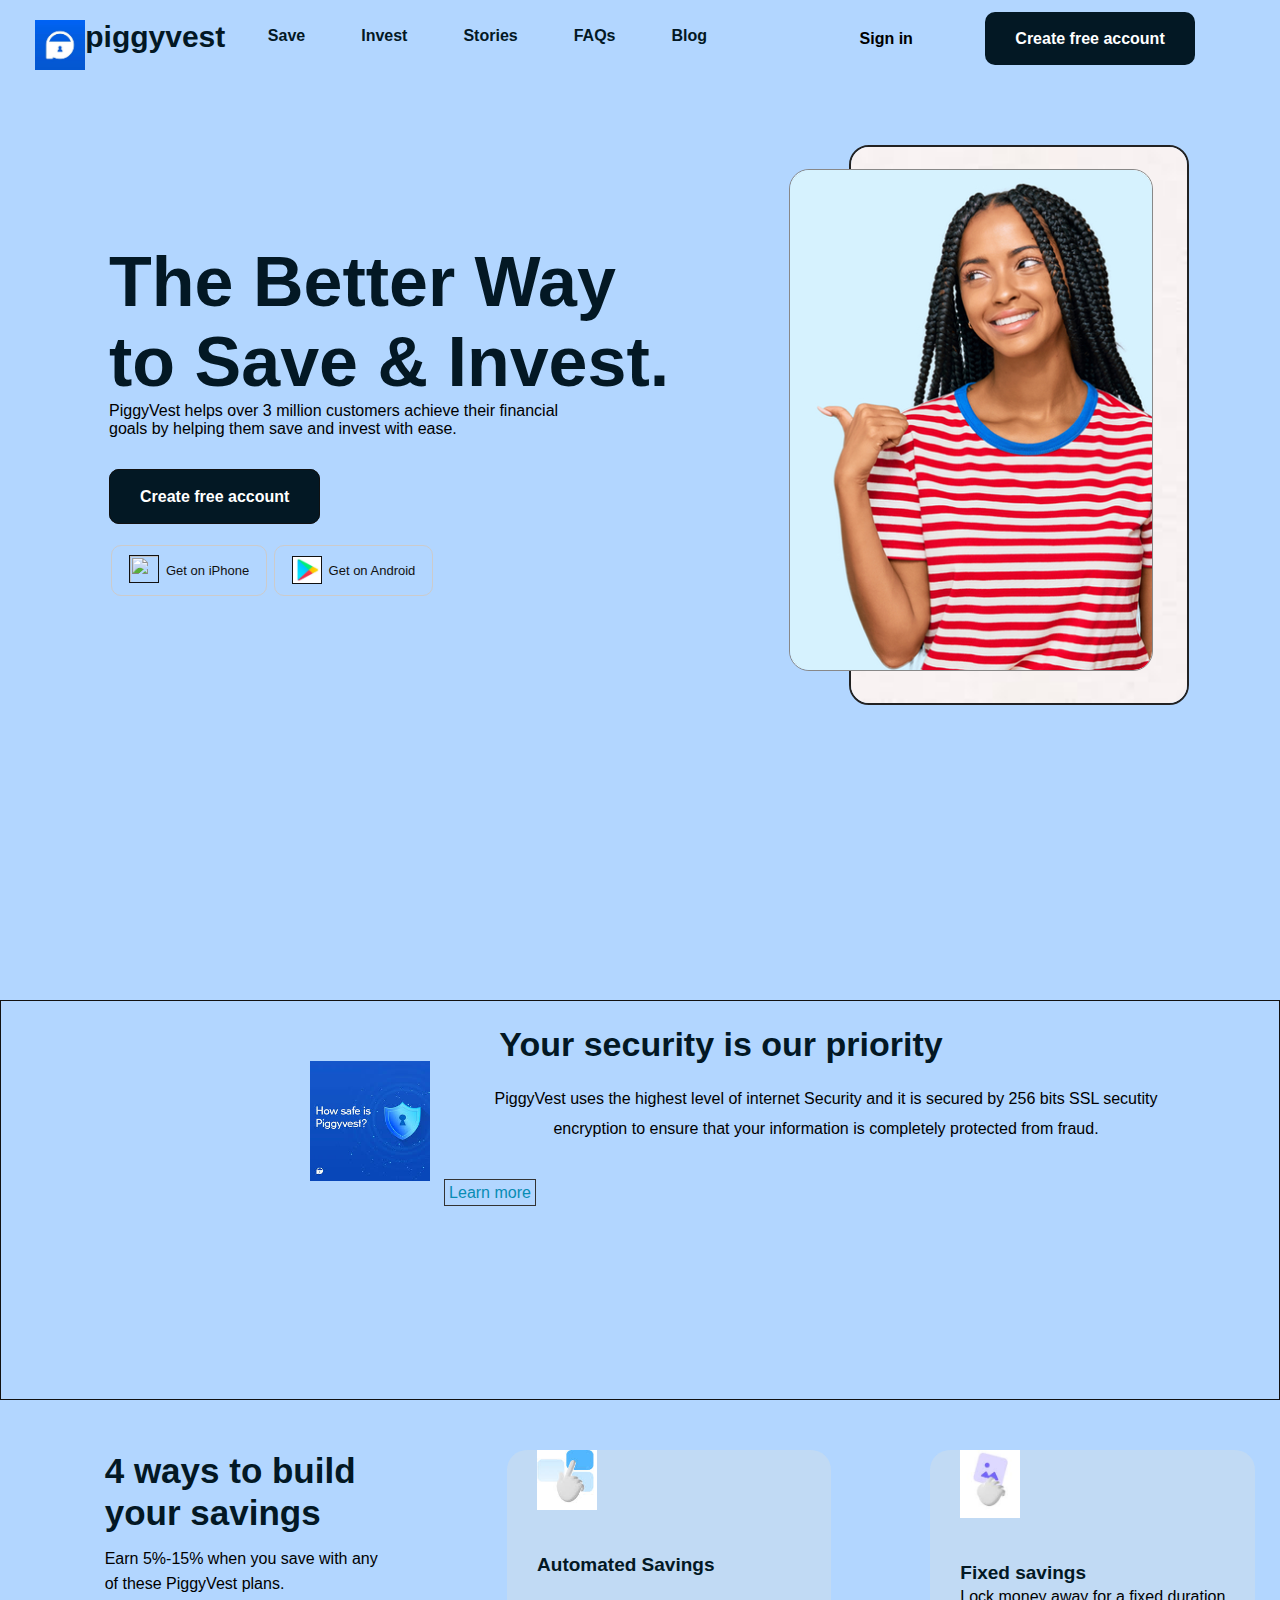
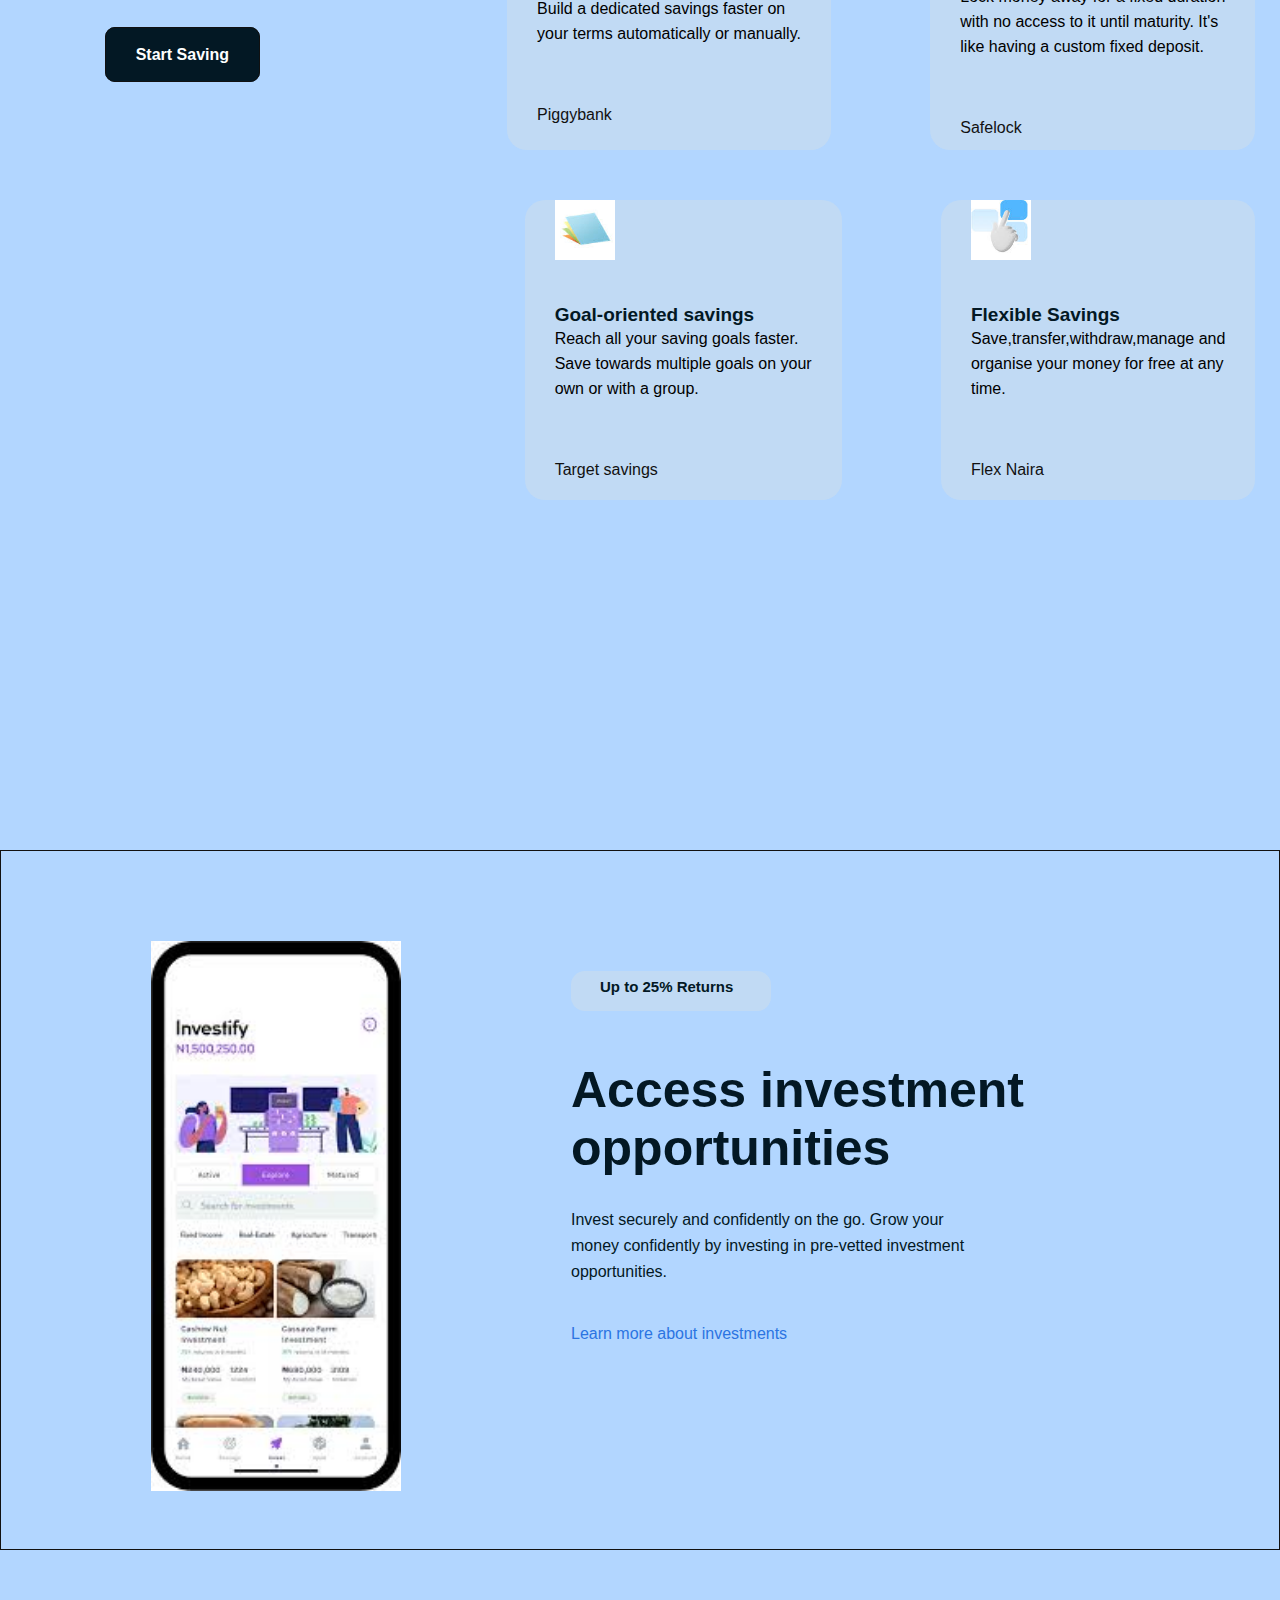
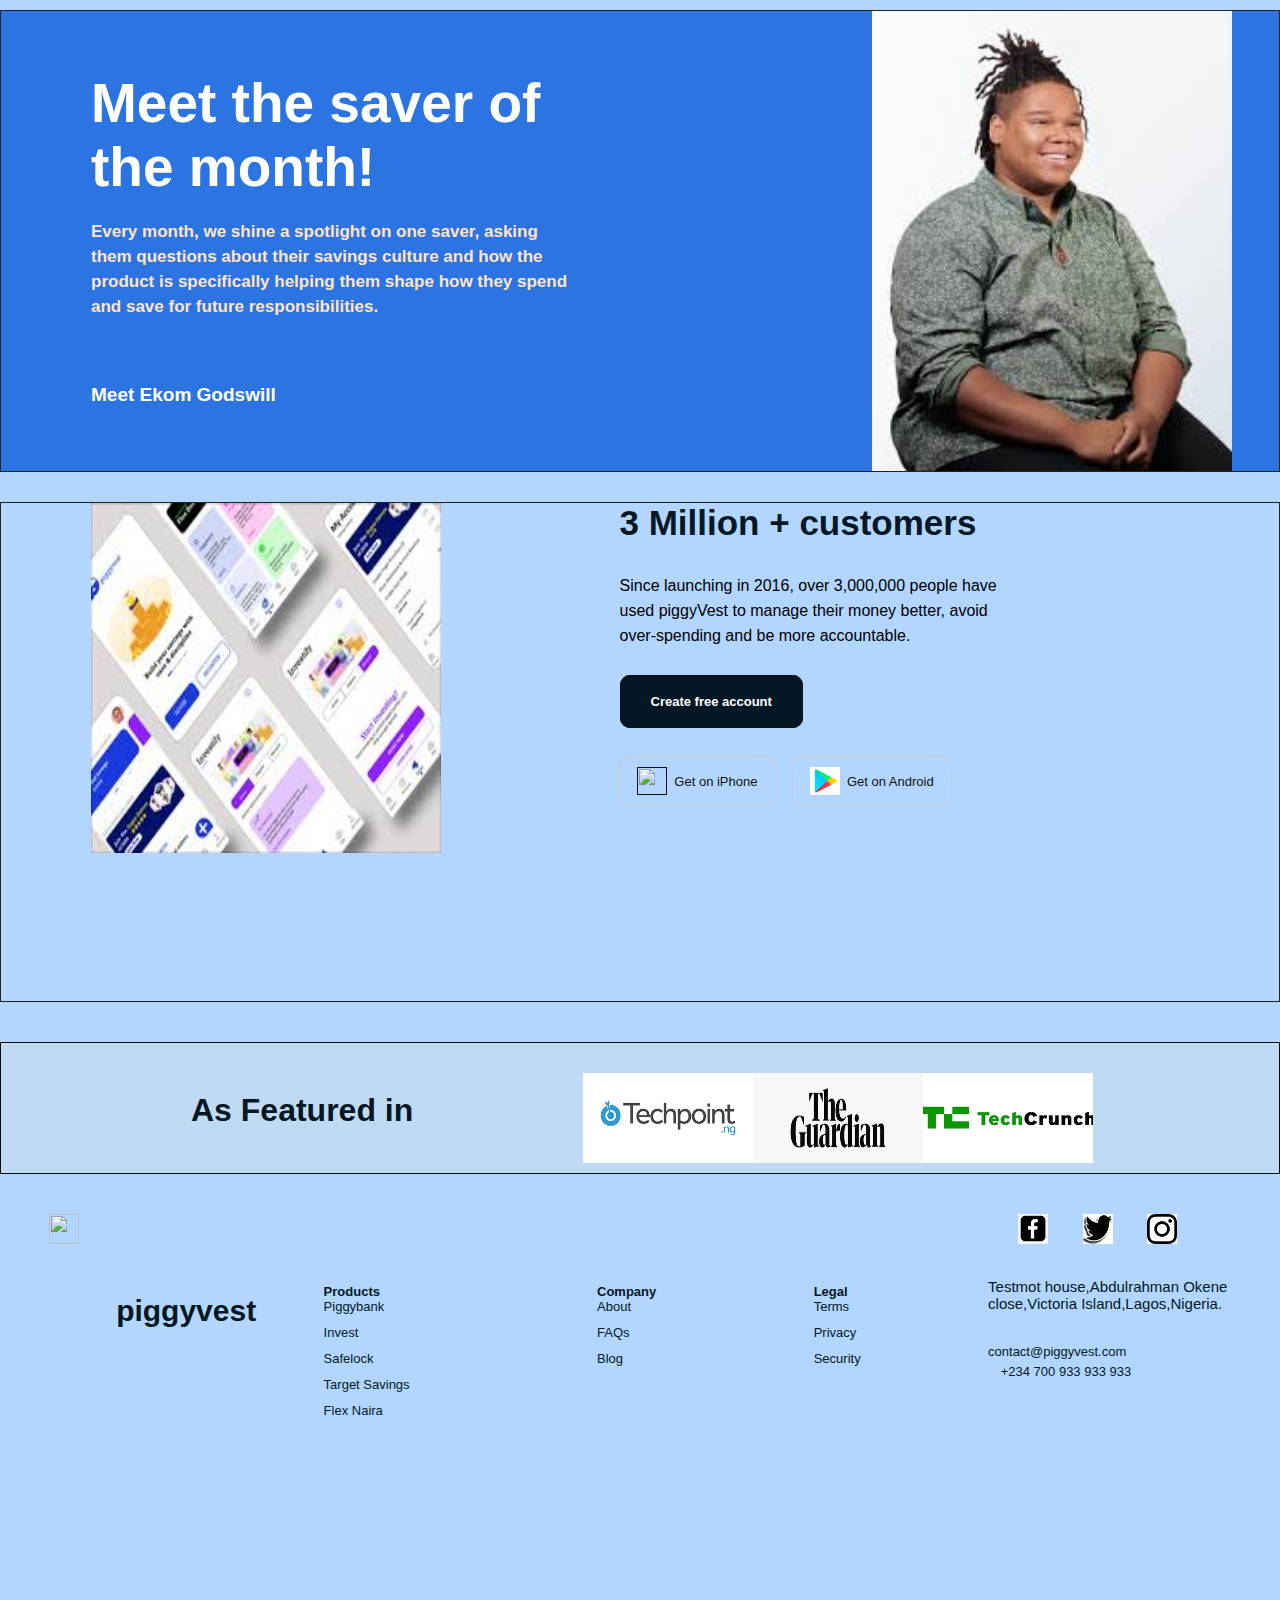
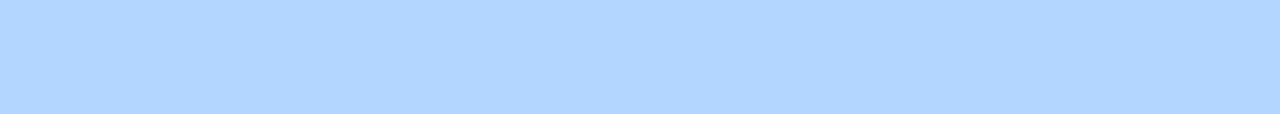
==== commit b57a61d5: "mobile layout design" ====
--- a/pigyvest.html
+++ b/pigyvest.html
@@ -42,8 +42,8 @@
 
         <div class="relative-header">
             <div class="rel-textheader">
-            <h1>The Better Way<br> to Save & Invest</h1>
-            <p>Piggyvest helps over 3 million customers achieve 
+            <h1>The Better Way<br> to Save & Invest.</h1>
+            <p>PiggyVest helps over 3 million customers achieve 
               their financial<br> goals by helping them save and invest with ease.</p>
             <div class="relative-links">
               <a class= "account" href="account.html">Create free account</a>
--- a/styles.css
+++ b/styles.css
@@ -723,9 +723,801 @@
 
 }
 
-
-
-
+/* Mobile Styles */
+@media only screen and (max-width: 400px) {
+        
+.heading{
+    width: 10%;
+    height: 1000px;
+    margin-bottom: 990px;
+ }
+ 
+ .heading .fixed-header{
+     display: flex;
+     justify-content: space-around;
+ }
+ 
+ .heading .fixed-header .logo{
+     margin-left: 390px;
+     display: flex;
+     padding-top: 20px;
+ }
+ 
+ .heading .fixed-header .logo h2{
+     font-size: 39px;
+     color: rgb(3, 24, 36);
+     font-weight: 700;
+     font-family:Verdana, Geneva, Tahoma, sans-serif;
+ }
+ .heading .fixed-header .logo img{
+     width: 59px;
+     height: 59px;
+ }
+ 
+ .heading .fixed-header .nav-middle{
+     display: none;
+     margin: 0px 10px 0px 0px;
+     padding: 20px 60px 0px 0px;
+ }
+ 
+ .heading .fixed-header .nav-middle ul{
+        display: none;
+         list-style: none;
+ 
+ 
+ }
+ 
+ .heading .fixed-header .nav-middle ul li{
+     margin: 0 19px 0 27px;
+     position: relative;
+     display: flex;
+     flex-wrap: nowrap;
+     padding: 7px 5px 7px 5px;
+     color: rgb(3, 24, 36);
+     font-size: 16px;
+     font-family:'Segoe UI', Tahoma, Geneva, Verdana, sans-serif;
+     font-weight:600;
+ }
+ 
+ .heading .fixed-header .nav-middle ul li a{ 
+     text-decoration: none;
+     color: rgb(3, 24, 36);
+     font-family:'Segoe UI', Tahoma, Geneva, Verdana, sans-serif;
+ }
+ 
+ .drop-menu{
+     display: none;
+ }
+ 
+ .heading .fixed-header .nav-middle ul li:hover .drop-menu{
+     display: block;
+     position: absolute;
+     left: 0;
+     top: 100%;
+     left: -190px;
+ }
+ 
+ .heading .fixed-header .nav-middle .drop-menu ul{
+     display: flex;
+     border: 1px solid #111;
+     flex-wrap: wrap;
+     width: 420px;
+     height: 140px;
+     border-radius: 20px;
+ }
+ 
+ .heading .fixed-header .nav-middle .drop-menu ul li{
+        width: 150px;
+        height: 60px;
+        padding-right: 80px;
+        margin-bottom: 0px;
+        display: flex;
+        flex-wrap: nowrap;
+ }
+ 
+ 
+ .heading .fixed-header .nav-right{
+     display: none;
+     padding: 30px 10px 39px 30px;
+     margin: 0px 20px 0px 0px;
+ }
+ 
+ .heading .fixed-header .nav-right a{ 
+     margin: 0px 50px 0px 0;
+     text-decoration: none;
+ }
+ .heading .fixed-header .nav-right .sign-up{
+     padding: 18px 18px 18px 18px;
+     border-radius: 10px;
+     color: black;
+     font-size: 16px;
+     font-weight: 700;
+ }
+ 
+ .heading .fixed-header .nav-right .sign-up:hover{
+     color: rgb(8, 140, 180);
+     border-color: rgb(8, 140, 180);
+     transition-duration: 1s;
+     
+ }
+ 
+ .heading .fixed-header .nav-right .account{
+     padding: 18px 30px 18px 30px;
+     border-radius: 10px;
+     color: white;
+     background-color:rgb(3, 24, 36);
+     font-weight: 600; 
+ }
+ 
+ .heading .fixed-header .nav-right .account:hover{
+     background-color:  rgb(8, 140, 180);
+     transition: 1s;
+ }
+ 
+ 
+ .heading .relative-header{
+     margin: 7px 0 40px 0;
+     padding: 70px 0 30px 0px;
+     border: 1px solid #111;
+     height: 950px;
+     width: 900px;
+     align-items: flex-start;
+     display: flex;
+     flex-direction: column;
+ }
+ .heading .relative-header .rel-textheader{
+     padding: 5px 0 20px 0px;
+     height: 200px;
+     width: 90%;
+     align-items: center;
+     border: 1px solid #111;
+ }
+ 
+ 
+ .heading .relative-header h1{
+     font-size: 66px;
+     border: 1px solid red;
+     width: 70%;
+     margin-left: 90px;
+     height: 150px;
+     padding: 0px 0px 0px 50px;
+     color: rgb(3, 24, 36);
+     font-family: 'Trebuchet MS', 'Lucida Sans Unicode', 'Lucida Grande', 'Lucida Sans', Arial, sans-serif;
+      margin-bottom: 170px;
+ }
+ .heading .relative-header p{
+     border: 1px solid #222;
+     width: 690px;
+     font-size: 34px;
+     align-items: center;
+     font-weight: 500;
+     line-height: 36px;
+     margin-left: 90px;
+ }
+     
+ 
+ 
+ .heading .relative-header .relative-links{   
+       margin: 70px 0px 40px 90px;
+       border: 1px solid chocolate;
+       padding: 0px 0px 0px 0px;
+       height: 400px;
+       width: 590px;
+       display: inline-block;
+    }
+ 
+ .heading .relative-header .relative-links .relative-sublinks{
+         margin: 50px 0 0 0px;
+         border: 1px solid navy;
+         padding: 40px 40px 40px 0px;
+         width: 790px;
+     }
+ 
+ .heading .relative-header .relative-links .relative-sublinks a{
+     border: 1px solid rgb(204, 203, 203);
+     margin-left: 2px;
+     margin-right: 20px;
+     padding: 15px 15px 15px 15px;
+     text-decoration: none;
+     color: #111;
+     border-radius: 20px;
+     font-size: 39px;
+     font-weight:500;
+ }    
+ 
+ 
+ .heading .relative-header .relative-links .account{
+     padding: 30px 42px 30px 42px;
+     text-decoration: none;
+     border-radius: 20px;
+     color: white;
+     background-color:rgb(3, 24, 36);
+     font-weight: 600; 
+     font-size: 30px;
+     border: 1px solid #111;
+     margin-bottom: 20px;
+     margin-left: 130px;
+ 
+ }
+ .heading .relative-header .relative-links img{
+      width: 45px;
+      border: 1px solid #111;
+      margin-right: 7px;
+      height: 39px;
+      position: relative;
+      top: 9px;
+ }
+ 
+ .heading .relative-header .rel-image .cover img{
+     border: 1px solid#888;
+     margin-left: 190px;
+     position: relative;
+     bottom: 100px;
+     right: 40px;
+     border-radius: 20px;
+     z-index: 3;
+ }
+ .heading .relative-header .rel-image .white img{  
+      border: 2px solid#222;
+      position: relative;
+      bottom: 630px;
+      left: 190px;
+      height: 560px;
+      border-radius: 20px;
+      width: 340px;
+      z-index: 1;
+ }
+ 
+ .Securities{
+     margin-top: 0px;
+ }
+ 
+ .Securities .secure{
+     border: 1px solid #111;
+     text-align: center;
+     margin: 0px 0px 150px 50px;
+     padding: 150px 0px 30px 0px;
+     height: 400px;
+     width: 700px;
+ }
+ 
+ 
+ 
+ .Securities .secure img{
+        width: 170px;
+        height: 170px;
+        position: relative;
+        right: 10px;
+        bottom: 290px;
+ 
+ }
+ .Securities .secure h1{
+     margin-left: 90px;
+     margin-bottom: 0px;
+     font-size: 39px;
+     width: 500px;
+     position: relative;
+     right: 20px;
+     bottom: 250px;
+     color: rgb(3, 24, 36);
+     font-family:'Gill Sans', 'Gill Sans MT', Calibri, 'Trebuchet MS', sans-serif;
+ 
+ }
+ 
+ .Securities .secure p{
+     margin-top: 0px;
+     width: 490px;
+     margin-left: 80px;
+     font-size: 26px;
+     line-height: 35px;
+     position: relative;
+     bottom: 230px;
+ 
+ }
+ 
+ .Securities .secure a{
+     text-decoration: none;
+     padding: 4px 4px 4px 4px;
+     color: rgb(8, 140, 180);
+     margin: 90px 0px 0px 0px;
+     border: 1px solid #333;
+     position: relative;
+     bottom: 190px;
+     right: 30px;
+ }
+ 
+ .Securities .secure a::after{
+    content: "";
+    background-color: black;
+    width: 0%;
+    height: 0px;
+    display: inline-block;
+    border-bottom: 3px solid #444;
+    grid-column: auto;
+ 
+ 
+ } 
+ .Securities .secure a:hover::after{
+     width: 10%;
+     transition: all 0.5s ease-in-out;
+ }
+ 
+ 
+ 
+ .Securities .savings{
+     display: flex;
+     flex-wrap: wrap;
+     width: 500px;
+     justify-content: space-around;
+     height: 700px;
+     margin-bottom: 1300px;
+     margin-left: 90px;
+ }
+ 
+ .Securities .savings .save-intro{
+     margin-left: 50px;
+     height: 300px;
+     padding: 0px 30px 0px 30px;
+ }
+ 
+ 
+ .Securities .savings .save-intro h1{
+     font-size: 35px;
+     color: rgb(3, 24, 36);
+     line-height: 42px;
+     margin-bottom: 12px;
+ }
+ .Securities .savings .save-intro p{
+     line-height: 25px;
+ }
+ 
+ .Securities .savings .save-intro a{
+     padding: 18px 30px 18px 30px;
+     text-decoration: none;
+     border-radius: 10px;
+     color: white;
+     background-color:rgb(3, 24, 36);
+     font-weight: 600; 
+     border: 1px solid #111;
+     position: relative;
+     top: 50px;
+     
+ }
+ 
+ 
+ .Securities .savings .save-2nd{
+     margin-left: 50px;
+     height: 300px;
+     margin-bottom: 30px;
+     border-radius: 20px;
+     padding: 0px 30px 0px 30px;
+     background-color: rgb(230, 230, 220, 0.3);
+ }
+ .Securities .savings .save-2nd img{
+     margin-bottom: 40px;
+ }
+ 
+ .Securities .savings .save-2nd h2{
+     font-size: 19px;
+     color: rgb(3, 24, 36);
+ }
+ 
+ .Securities .savings .save-2nd p{
+     line-height: 25px;
+     margin-top: 20px;
+ }
+ 
+ .Securities .savings .save-2nd a{
+     position: relative;
+     top: 60px;
+     text-decoration: none;
+     color: #111;
+ }
+ 
+ .Securities .savings .save-3rd{
+     margin-left: 50px;
+     height: 300px;
+     margin-bottom: 30px;
+     border-radius: 20px;
+     padding: 0px 30px 0px 30px;
+     background-color: rgb(230, 230, 220, 0.3);
+ }
+ 
+ .Securities .savings .save-3rd img{
+     margin-bottom: 40px;
+ }
+ 
+ 
+ .Securities .savings .save-3rd h2{
+     font-size: 19px;
+     color: rgb(3, 24, 36);
+ }
+ .Securities .savings .save-3rd p{
+     line-height: 25px;
+     margin-top: 0px;
+ }
+ 
+ .Securities .savings .save-3rd a{
+     position: relative;
+     top: 60px;
+     text-decoration: none;
+     color: #111;
+ }
+ 
+ .Securities .savings .save-4th{
+     height: 300px;
+     border-radius: 20px;
+     padding: 0px 30px 0px 30px;
+     margin-left: 50px;
+     margin-bottom: 30px;
+     background-color: rgb(230, 230, 220, 0.3);
+ }
+ 
+ .Securities .savings .save-4th img{ 
+     margin-bottom: 40px;
+ }
+ 
+ .Securities .savings .save-4th h2{
+     font-size: 19px;
+     color: rgb(3, 24, 36);
+ }
+ 
+ .Securities .savings .save-4th p{
+     line-height: 25px;
+     margin-top: 0px;
+ }
+ 
+ .Securities .savings .save-4th a{
+     position: relative;
+     top: 60px;
+     text-decoration: none;
+     color: #111;
+ }
+ 
+ .Securities .savings .save-5th{
+     height: 300px;
+     border-radius: 20px;
+     padding: 0px 30px 0px 30px;
+     margin-left: 50px;
+     margin-top: 30px;
+     background-color: rgb(230, 230, 220, 0.3);
+ }
+ 
+ .Securities .savings .save-5th img{
+     margin-bottom: 40px;
+ }
+ 
+ .Securities .savings .save-5th h2{
+     font-size: 19px;
+     color: rgb(3, 24, 36);
+ 
+ }
+ 
+ .Securities .savings .save-5th p{
+     line-height: 25px;
+     margin-top: 0px;
+ }
+ 
+ .Securities .savings .save-5th a{
+     position: relative;
+     top: 60px;
+     text-decoration: none;
+     color: #111;
+ }
+ 
+ .Securities .invest{
+     border: 1px solid #111;
+     display: flex;
+     flex-wrap: wrap;
+     height: 700px;
+     width: 500px;
+     margin-left: 90px;
+     padding-top: 90px;
+     margin-bottom: 590px;
+ }
+ 
+ .Securities .invest .i-message{
+     height: 470px;
+     width: 590px;
+     position: relative;
+     left: 90px;
+     padding-top: 130px;
+     padding-left: 0px;
+ }
+ 
+ .Securities .invest img{
+     position: relative;
+     left: 150px;
+     height: 550px;
+     width: 250px;
+ }
+ 
+ .Securities .invest .pop-up{
+     margin-bottom: 50px;
+     color: rgb(131, 24, 202);
+     height: 40px;
+     width: 200px;
+     border-radius: 14px;
+     font-size: 15px;
+     padding: 3px 14px 0px 29px;
+     font-weight: 800;
+     background-color: rgb(230, 230, 220, 0.3);
+     font-family:'Segoe UI', Tahoma, Geneva, Verdana, sans-serif;
+ }
+ 
+ .Securities .invest h1{
+     font-size: 50px;
+     margin-bottom: 30px;
+     color: rgb(3, 24, 36);    
+ }
+ 
+ .Securities .invest p{
+     line-height: 26px;
+     margin-bottom: 40px; 
+     color:rgb(3, 24, 36);    
+ }
+ .Securities .invest a{
+     text-decoration: none;
+     color: rgb(43, 116, 226);
+ }
+
+ 
+.Exclusive{
+    border: 1px solid#222;
+    display: flex;
+    margin-bottom: 590px;
+    width: 900px;
+    height: 1000px;
+    flex-wrap: wrap;
+    background-color: rgb(43, 116, 226);
+    padding: 0px 0px 0px 0px;
+
+}
+
+.Exclusive h1{
+    font-size: 55px;
+    margin-left: 70px;
+    color: white;
+    text-align: center;
+    margin-bottom: 20px;
+}
+
+.Exclusive .news{
+    position: relative;
+    top: 60px;
+    left: 90px;
+}
+
+.Exclusive p{
+    color: bisque;
+    text-align: center;
+    margin-left: 70px;
+    margin-bottom: 65px;
+    line-height: 25px;
+    font-size: 17px;
+    font-weight: 600;
+}
+
+.Exclusive img{
+    position: relative;
+    left: 95px;
+    top: 90px;
+    width: 590px;
+    height: 490px;
+}
+
+.Exclusive a{
+    text-decoration: none;
+    color: white;
+    font-size: 19px;
+    font-weight: 600;
+    margin-left: 70px;
+}
+
+.Customers{
+    border: 1px solid #222;
+    margin-top: 30px;
+    display: flex;
+    flex-wrap: wrap;
+    width: 900px;
+    margin-left: 30px;
+    height: 1300px;
+    margin-bottom: 390px;
+    justify-content: space-around;
+}
+.Customers img{
+    width: 390px;
+    height: 390px;
+    margin-bottom: 0px;
+}
+
+.Customers .cus{
+    margin-left: 190px;
+    width: 570px;
+    height: 400px;
+}
+
+.Customers .cus h1{
+    margin-bottom: 30px;
+    font-size: 39px;
+    color: rgb(3, 24, 36);
+}
+
+.Customers .cus p{
+    line-height: 34px;
+    font-size: 34px;
+    margin-bottom: 90px;
+}
+
+.Customers .cus a{
+    border: 1px solid rgb(204, 203, 203);
+    margin-left: 0px;
+    height: 30px;
+    width: 140px;
+    padding: 10px 7px 0px 10px;
+    text-decoration: none;
+    color: #111;
+    border-radius: 10px;
+    font-size: 10px;
+    font-weight:500;
+    margin-top: 0px;
+}
+
+.Customers .cus .sublinks{
+    height: 30px;
+    width: 590px;
+    display: flex;
+    flex-wrap: nowrap; 
+    border: 1px solid red;
+}
+
+.Customers .cus .apple{
+    position: relative;
+    top: 30px;
+    right: 190px;
+}
+
+.Customers .cus .android{
+    position: relative;
+    top: 10px;
+    right: 80px;
+}
+
+.Customers .cus .account{
+    padding: 18px 30px 18px 30px;
+    text-decoration: none;
+    border-radius: 10px;
+    color: white;
+    background-color:rgb(3, 24, 36);
+    font-weight: 600; 
+    border: 1px solid #111;
+    margin-bottom: 90px;
+    margin-left: 20px;
+    position: relative;
+    top: -30px;
+    right: 20px;
+}
+
+.Customers .cus img{
+    width: 20px;
+    height: 10px;
+     margin-left: 40px;
+     height: 28px;
+     position: relative;
+     top: 9px;
+}
+
+.Ads{
+    border: 1px solid #111;
+    display: flex;
+    flex-wrap: wrap;
+    width: 700px;
+    margin-top: 40px;
+    margin-bottom: 40px;
+    padding-top: 30px;
+    padding-bottom: 10px;
+    background-color: rgb(230, 230, 220, 0.3); ;
+}
+
+.Ads h1{
+    margin-right: 170px;
+    margin-left: 190px;
+    margin-top: 19px;
+    color: rgb(3, 24, 36); 
+}
+
+.Ads img{
+    width: 170px;
+    height: 90px;
+}
+
+
+footer{
+    display: flex;
+    justify-content: space-around;
+    height: 500px;
+}
+footer h2{
+    margin-right: 30px;
+    font-size: 30px;
+    color: rgb(3, 24, 36);
+    margin-top: 80px;
+}
+footer h6{
+    font-size: 13px;
+    color: rgb(3, 24, 36);
+    font-weight: 800;
+    font-family:'Lucida Sans', 'Lucida Sans Regular', 'Lucida Grande', 'Lucida Sans Unicode', Geneva, Verdana, sans-serif;
+}
+
+footer a{
+    text-decoration: none;
+    color: rgb(3, 24, 36);
+    margin-bottom: 11px;
+    font-size: 13px;
+    font-weight: 400;
+    font-family: 'Trebuchet MS', 'Lucida Sans Unicode', 'Lucida Grande', 'Lucida Sans', Arial, sans-serif;
+}
+
+
+footer .Pro{
+    display: flex;
+    flex-direction: column;
+    height: 165px;
+    margin-right: 150px;
+    margin-top: 70px;
+}
+
+footer .Com{
+    display: flex;
+    flex-direction: column;
+    height: 165px;
+    margin-right: 120px;
+    margin-top: 70px;
+}
+
+footer .Leg{
+    display: flex;
+    flex-direction: column;
+     height: 165px;
+     margin-right: 90px;
+     margin-top: 70px;
+}
+
+footer .contact p{
+    margin-bottom: 30px;
+    font-size: 15px;
+    color: rgb(3, 24, 36);
+} 
+
+footer .contact .number{
+  position: relative;
+  top: 20px;
+  right: 130px;
+}
+
+footer img{
+    width: 30px;
+    height: 30px;
+    margin-bottom: 30px;
+    margin-left: 30px;
+
+}
+
+  }
+
+   /* Tablet Styles */
+   @media only screen and (min-width: 401px) and (max-width: 960px) {
+
+  }
+
+ /* Desktop Styles */
+ @media only screen and (min-width: 961px) {
+    body {
+      background-color: #B2D6FF; /* Blue */
+        
+    }
+ }
 
 
 
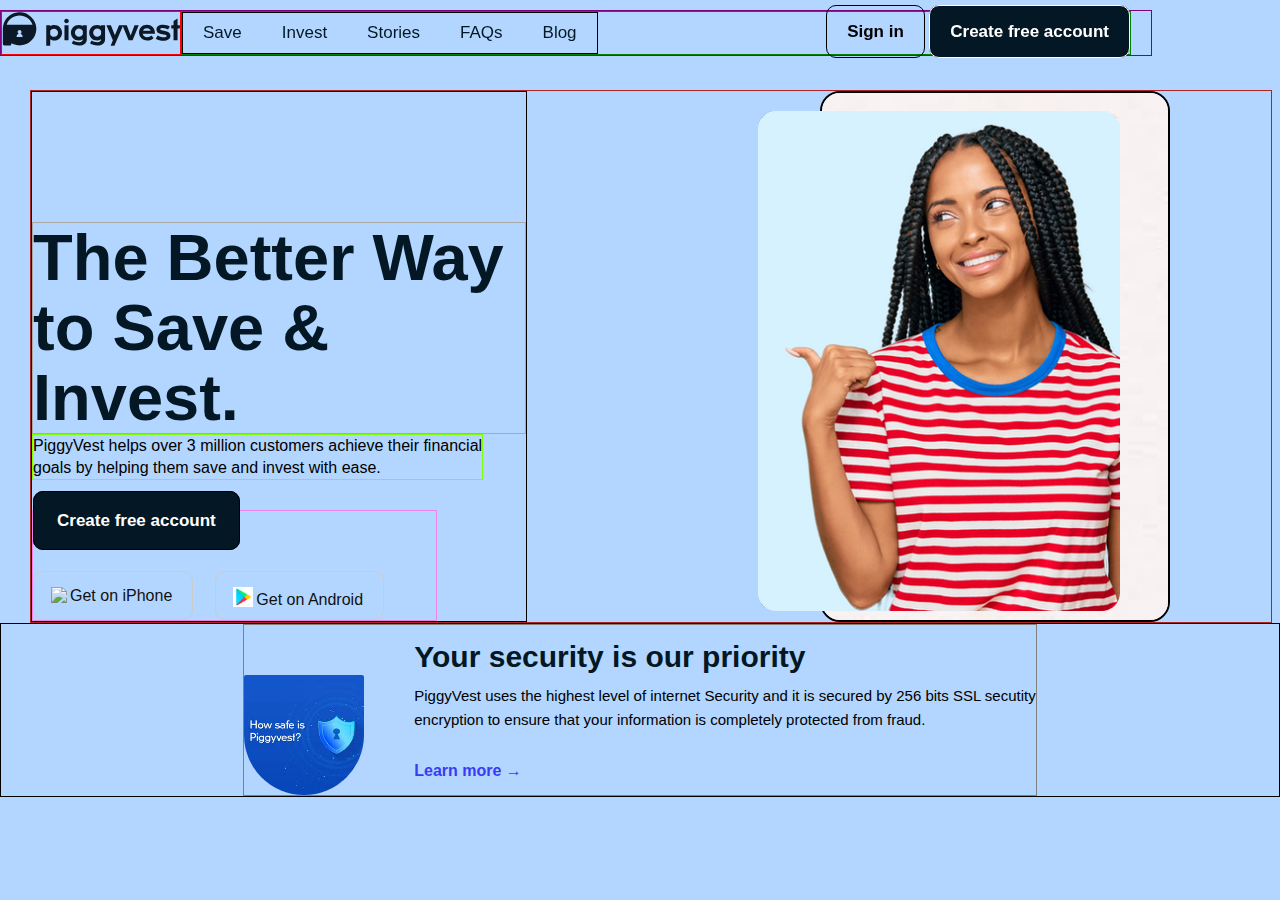
==== commit f739566d: "added securities section" ====
--- a/pigyvest.html
+++ b/pigyvest.html
@@ -1,201 +1,213 @@
 <!DOCTYPE html>
 <html lang="en">
+
 <head>
-    <meta charset="UTF-8">
-    <meta http-equiv="X-UA-Compatible" content="IE=edge">
-    <meta name="viewport" content="width=device-width, initial-scale=1.0">
-    <link rel="stylesheet" href="styles.css">
-    <title>piggyvest</title>
+  <meta charset="UTF-8">
+  <meta http-equiv="X-UA-Compatible" content="IE=edge">
+  <meta name="viewport" content="width=device-width, initial-scale=1.0">
+  <link rel="stylesheet" href="styles.css">
+  <title>piggyvest</title>
 </head>
+
 <body>
-    <header class="heading">
-     <div class="fixed-header">   
+  <header class="heading">
       <div class="logo">
-        <img src="piggylogodownload.jpg">
-        <h2>piggyvest</h2>
-        </div>  
-
-        <div class="nav-middle">
-           <ul> 
-          <li><a href="Save.html">Save</a>
-            <div class="drop-menu">
-            <ul>
+        <img src="./img/piggyvest-logo.svg">
+      </div>
+
+      <div class= "nav-right">
+        <ul class="page-links">
+          <li>
+            <a href="Save.html">Save</a>
+            <!--div class="drop-menu">
+              <ul>
                 <li><a href="">Piggybank</a></li>
                 <li><a href="">Safelock</a></li>
                 <li><a href="">Target Savings</a></li>
                 <li><a href="">Flex Naira</a></li>
-            </ul> 
-            </div--> 
-             </li>
+              </ul>
+            </div-->
+          </li>
           <li><a href="Invest.html">Invest</a></li>
           <li><a href="Story.html">Stories</a></li>
           <li><a href="Question.html">FAQs</a></li>
-          <li><a href="Blog.html">Blog</a></li>     
+          <li><a href="Blog.html">Blog</a></li>
           </ul>
+        <div class="login">
+        <a class="sign-up" href="signup.html">Sign in</a>
+        <a class="account" href="account.html">Create free account</a>
+      </div>
+      </div>
+
+      <div class="hamburger-menu-icon">
+        <img src="thehamburgermenu.jpg">
+      </div>
+  </header>
+
+    <div class="hero-section">
+      <div class="hero-head">
+        <h1>The Better Way to Save & Invest.</h1>
+        <p>
+          PiggyVest helps over 3 million customers achieve
+          their financial<br> goals by helping them save and invest with ease.
+        </p>
+      
+        <div class="hero-links">
+          <a class="account" href="account.html">Create free account</a>
+          <div class="hero-sublinks">
+            <a href="apple.html"><img src="png-transparent-apple-logo.png">Get on iPhone</a>
+            <a href="android.html"><img src="goplaystoredownload.jpg">Get on Android</a>
+          </div>
+          </div>
+          </div>
+        <div class="hero-image">
+          <div class="cover"><img src="headerImg.png"></div>
+          <div class="white"><img src="whitedownload.jpg" width=""></div>
         </div>
-
-        <div class="nav-right">
-            <a class="sign-up" href="signup.html">Sign in</a>
-            <a class="account" href="account.html">Create free account</a>
+    </div>
+
+
+  <section class="Securities">
+    <div class="secure">
+      <img src="imagespiggy.jpg">
+      <div class="sec-mess">
+        <h1>Your security is our priority</h1>
+        <p>PiggyVest uses the highest level of internet Security and it is secured
+          by 256 bits SSL secutity<br> encryption to ensure that your information
+          is completely protected from fraud.</p>
+        <a href="">Learn more &#8594;</a>
+      </div>
+    </div>
+
+    <!--div class="savings">
+      <div class="save-intro">
+        <h1>4 ways to build<br> your savings</h1>
+        <p>Earn 5%-15% when you save with any<br> of these PiggyVest plans.</p>
+        <a href="">Start Saving</a>
+      </div>
+
+      <div class="save-2nd">
+        <img src="pointoutimages.jpg" width="60">
+        <h2>Automated Savings</h2>
+        <p>Build a dedicated savings faster on <br> your terms automatically
+          or manually.</p>
+        <a href="">Piggybank</a>
+      </div>
+
+      <div class="save-3rd">
+        <img src="prosoftwareimages.jpg" width="60">
+        <h2>Fixed savings</h2>
+        <p>Lock money away for a fixed duration<br> with no access to it until maturity.
+          It's<br> like having a custom fixed deposit.</p>
+        <a href="">Safelock</a>
+      </div>
+
+      <div class="save-4th">
+        <img src="Pricingimages.jpg" width="60">
+        <h2>Goal-oriented savings</h2>
+        <p>Reach all your saving goals faster.<br> Save towards multiple
+          goals on your<br> own or with a group.</p>
+        <a href="">Target savings</a>
+      </div>
+
+      <div class="save-5th">
+        <img src="pointoutimages.jpg" width="60">
+        <h2>Flexible Savings</h2>
+        <p>Save,transfer,withdraw,manage and<br> organise your money for free
+          at any<br> time.</p>
+        <a href="">Flex Naira</a>
+      </div>
+    </div>
+
+
+
+    <div class="invest">
+      <img src="pigvetimages.jpg" width="">
+      <div class="i-message">
+        <div class="pop-up">
+          <p>Up to 25% Returns</p>
         </div>
-        </div>
-
-        <div class="relative-header">
-            <div class="rel-textheader">
-            <h1>The Better Way<br> to Save & Invest.</h1>
-            <p>PiggyVest helps over 3 million customers achieve 
-              their financial<br> goals by helping them save and invest with ease.</p>
-            <div class="relative-links">
-              <a class= "account" href="account.html">Create free account</a>
-               <div class="relative-sublinks">
-              <a href="apple.html"><img src="C:\Users\USER\Downloads\png-transparent-apple-logo.png">Get on iPhone</a>
-             <a href="android.html"><img src="goplaystoredownload.jpg">Get on Android</a>      
-              </div>
-              </div>
-              <div class="rel-image">
-                  <div class="cover"><img src="headerImg.png"></div>
-                  <div class="white"><img src="whitedownload.jpg" width=""></div>
-              </div>     
-              </div>
-          </header>
-
-            <section class="Securities">
-              <div class="secure">  
-                <img src="imagespiggy.jpg">
-                <div class="sec-mess">
-                <h1>Your security is our priority</h1>
-                <p>PiggyVest uses the highest level of internet Security and it is secured
-                   by 256 bits SSL secutity<br> encryption to ensure that your information
-                   is completely protected from fraud.</p>
-                   <a href="">Learn more</a>   
-                </div>  
-                </div>
-            
-                <div class="savings">
-                  <div class="save-intro">  
-                 <h1>4 ways to build<br> your savings</h1>
-                 <p>Earn 5%-15% when you save with any<br> of these PiggyVest plans.</p>
-                 <a href="">Start Saving</a>
-                </div>
-
-                 <div class="save-2nd">
-                   <img src="pointoutimages.jpg" width="60">
-                   <h2>Automated Savings</h2>
-                   <p>Build a dedicated savings faster on <br> your terms automatically
-                     or manually.</p>
-                     <a href="">Piggybank</a>  
-                 </div>
-
-                 <div class="save-3rd">
-                   <img src="prosoftwareimages.jpg" width="60">
-                   <h2>Fixed savings</h2>
-                   <p>Lock money away for a fixed duration<br> with no access to it until maturity.
-                    It's<br> like having a custom fixed deposit.</p> 
-                   <a href="">Safelock</a>  
-                 </div>
-                
-                <div class="save-4th">
-                 <img src="Pricingimages.jpg" width="60">
-                 <h2>Goal-oriented savings</h2>   
-                 <p>Reach all your saving goals faster.<br> Save towards multiple
-                    goals on your<br> own or with a group.</p>
-                 <a href="">Target savings</a>
-                </div>
-
-                <div class="save-5th">
-                  <img src="pointoutimages.jpg" width="60">
-                 <h2>Flexible Savings</h2>
-                 <p>Save,transfer,withdraw,manage and<br> organise your money for free
-                    at any<br> time.</p>
-                  <a href="">Flex Naira</a>     
-                </div>
-                </div>
-
-
-
-                <div class="invest">
-                  <img src="pigvetimages.jpg" width="">
-                   <div class="i-message">
-                   <div class="pop-up"><p>Up to 25% Returns</p></div>
-                  <h1>Access investment<br> opportunities</h1>
-                  <p>Invest securely and confidently on the go.
-                    Grow your<br> money confidently by investing
-                    in pre-vetted investment<br> opportunities. </p>
-                 <a href="">Learn more about investments</a>     
-                </div>
-                </div>
-            </section>
-
-            <section class="Exclusive">
-             <div class="news">   
-             <h1>Meet the saver of<br> the month!</h1>
-             <p>Every month, we shine a spotlight on one saver, asking<br>
-                them questions about their savings culture and how the<br> product is
-                specifically helping them shape how they spend<br> and save for future responsibilities.</p>
-              <a href="#">Meet Ekom Godswill</a>
-              </div>
-              <img src="squarespace5.jpg">
-            </section>
-                 
-          <section class="Customers">
-            <img src="piggyimages.jpg">
-            <div class="cus">
-            <h1>3 Million + customers</h1>
-            <p>Since launching in 2016, over 3,000,000 people have<br> used piggyVest to 
-               manage their money better, avoid<br> over-spending and be more accountable.</p>
-              <div class="sublinks">   
-            <a class="account" href="">Create free account</a>
-            <a class="apple" href=""><img src="C:\Users\USER\Downloads\png-transparent-apple-logo.png" width="40">Get on iPhone</a>
-            <a class="android" href=""><img src="goplaystoredownload.jpg" width="40">Get on Android</a>   
-           </div>  
-           </div>
-        </section>
-
-           <div class="Ads">
-               <h1>As Featured in</h1>
-             <img src="techpointdownload.png">
-             <img src="the guardiandownload.png">
-             <img src="techcrunchdownload.png">
-           </div>
-    <footer>
+        <h1>Access investment<br> opportunities</h1>
+        <p>Invest securely and confidently on the go.
+          Grow your<br> money confidently by investing
+          in pre-vetted investment<br> opportunities. </p>
+        <a href="">Learn more about investments</a>
+      </div>
+    </div>
+  </section>
+
+  <section class="Exclusive">
+    <div class="news">
+      <h1>Meet the saver of<br> the month!</h1>
+      <p>Every month, we shine a spotlight on one saver, asking<br>
+        them questions about their savings culture and how the<br> product is
+        specifically helping them shape how they spend<br> and save for future responsibilities.</p>
+      <a href="#">Meet Ekom Godswill</a>
+    </div>
+    <img src="squarespace5.jpg">
+  </section>
+
+  <section class="Customers">
+    <img src="piggyimages.jpg">
+    <div class="cus">
+      <h1>3 Million + customers</h1>
+      <p>Since launching in 2016, over 3,000,000 people have<br> used piggyVest to
+        manage their money better, avoid<br> over-spending and be more accountable.</p>
+      <div class="sublinks">
+        <a class="account" href="">Create free account</a>
+        <a class="apple" href=""><img src="C:\Users\USER\Downloads\png-transparent-apple-logo.png" width="40">Get on
+          iPhone</a>
+        <a class="android" href=""><img src="goplaystoredownload.jpg" width="40">Get on Android</a>
+      </div>
+    </div>
+  </section>
+
+  <div class="Ads">
+    <h1>As Featured in</h1>
+    <img src="techpointdownload.png">
+    <img src="the guardiandownload.png">
+    <img src="techcrunchdownload.png">
+  </div>
+  <footer>
     <img src="">
     <h2>piggyvest</h2>
 
     <div class="Pro">
-    <h6>Products</h6>
-    <a href="">Piggybank</a>
-    <a href="">Invest</a>
-    <a href="">Safelock</a>
-    <a href="">Target Savings</a>
-    <a href="">Flex Naira</a>
+      <h6>Products</h6>
+      <a href="">Piggybank</a>
+      <a href="">Invest</a>
+      <a href="">Safelock</a>
+      <a href="">Target Savings</a>
+      <a href="">Flex Naira</a>
     </div>
 
     <div class="Com">
-    <h6>Company</h6>
-    <a href="">About</a>
-    <a href="">FAQs</a>
-    <a href="">Blog</a>
+      <h6>Company</h6>
+      <a href="">About</a>
+      <a href="">FAQs</a>
+      <a href="">Blog</a>
     </div>
 
     <div class="Leg">
-    <h6>Legal</h6>
-    <a href="">Terms</a>
-    <a href="">Privacy</a>
-    <a href="">Security</a>
+      <h6>Legal</h6>
+      <a href="">Terms</a>
+      <a href="">Privacy</a>
+      <a href="">Security</a>
     </div>
 
     <div class="contact">
-    <img src="facebbokimages.png">
-    <img src="twitterimages.jpg">
-    <img src="instagramimages.png">
-    <p>Testmot house,Abdulrahman Okene<br>
-     close,Victoria Island,Lagos,Nigeria.</p>
-     <a class="email" href="">contact@piggyvest.com</a> 
-     <a class="number" href="">+234 700 933 933 933</a>
-      </div>
-    </footer>
+      <img src="facebbokimages.png">
+      <img src="twitterimages.jpg">
+      <img src="instagramimages.png">
+      <p>Testmot house,Abdulrahman Okene<br>
+        close,Victoria Island,Lagos,Nigeria.</p>
+      <a class="email" href="">contact@piggyvest.com</a>
+      <a class="number" href="">+234 700 933 933 933</a>
+    </div>
+  </footer>
 
 </body>
+
 </html>
 
 
@@ -243,12 +255,4 @@
 
 <a href="/images/myw3schoolsimage.jpg" download="w3logo">
   <img src="/images/myw3schoolsimage.jpg" alt="W3Schools">
-</a>
-
-
-
-
-
-
-
-
+</a>--- a/styles.css
+++ b/styles.css
@@ -1,6 +1,9 @@
+@import url('https://fonts.googleapis.com/css2?fM+Sans&display=swap');
+
 *{
     margin: 0;
     padding: 0;
+    border: 0;
     box-sizing: border-box;
 }
 
@@ -9,17 +12,380 @@
     font-family: sans-serif;
 }
 
-.heading{
-   width: 100%;
-   height: 1000px;
-}
-
-.heading .fixed-header{
+.heading,
+.nav-right,
+.page-links{
+   display: flex;
+}
+
+.heading {
+   display: flex;
+   width: 90%;
+   margin: 0 auto;
+   margin-top: 10px;
+   border: 1px solid purple;
+   position: fixed;
+   top: 0;  
+}
+
+.logo{
+    display: inline-block;
+    width: 180px;
+    margin-left: 0px;
+    height: auto;
+    border: 1px solid red;
+}
+.nav-right{
+    justify-content: space-between;
+    width: calc(100% - 200px);
+    border: 1px solid green;
+}
+
+.page-links{
+    border: 1px solid black;
+    list-style-type: none;
+    margin-left: 0px;
+}
+
+.hamburger-menu-icon{
+    display: none;
+}
+
+
+
+.page-links > li  {
+  margin: 0 auto;
+  font-size: 17px;
+  padding: 10px 20px;
+  color: rgb(3, 24, 36);
+}
+
+.page-links li a{
+    text-decoration: none;
+    color: rgb(3, 24, 36);
+
+}
+
+.login{
+    height: auto;
+
+}
+
+.login .sign-up{
+    color: black;
+    padding: 16px 20px;
+    border: 1px solid;
+    margin: 5px 0 0 0;
+    border-radius: 10px;
+    font-size: 17px;
+
+}
+.login .account{
+    color: white;
+    padding: 16px 20px;
+    margin: 12px 0 0 0;
+    border: 1px solid;
+    border-radius: 10px;
+    font-size: 17px;
+    background-color:rgb(3, 24, 36);
+}
+
+
+.login{
+    margin: 10px 0px 0 0;
+}
+
+.login a{
+    text-decoration: none;
+    font-weight: 700;
+    margin-top: 3px;
+}
+
+.hero-section,
+.hero-image{
+    display: flex;
+}
+
+.hero-section{
+    border: 1px solid firebrick;
+    margin-top: 90px;
+    display: flex;
+    justify-content: space-between;
+    width: 97%;
+    margin-left: 30px;
+}
+
+.hero-head{
+    border: 1px solid black;
+    display: flex;
+    flex-direction: column;
+    align-items: flex-start;
+    padding-top: 130px;
+    width: 40%;
+}
+
+.hero-sublinks img{
+    width: 20px;
+}
+
+.hero-head h1{
+    font-size: 65px;
+    border: 1px solid darkgray;
+    display: flex;
+    justify-content: center;
+    color: rgb(3, 24, 36);
+    line-height: 70px;
+}
+
+.hero-head p{
+   font-size: 16px;
+   align-items: flex-start;
+   border: 1px solid chartreuse;
+   line-height: 22px;
+   margin-bottom: 30px;
+}
+
+.hero-links{
+    border: 1px solid violet;
+}
+
+.hero-links .account{
+   margin-bottom: 40px;
+   border: 1px solid darkgrey;
+   color: white;
+   padding: 19px 23px;
+   width: 20%;
+   border: 1px solid black;
+   border-radius: 10px;
+   font-weight: 600;
+   font-size: 17px;
+   background-color:rgb(3, 24, 36);
+   margin-bottom: 0px;
+   margin-left: 0px;
+}
+
+.hero-links a{
+    text-decoration: none;
+}
+
+
+.hero-links .hero-sublinks{
+    margin-top: 40px;
+    padding: 0px 30px 0px 0px;
+    margin-right: 0px;
     display: flex;
     justify-content: space-around;
 }
 
-.heading .fixed-header .logo{
+.hero-links .hero-sublinks a{
+    text-decoration: none;
+    border: 1px solid rgb(204, 203, 203);
+    margin-right: 22px;
+    margin-left: 0px;
+    padding: 10px 20px;
+    color: #111;
+    border-radius: 10px;
+}
+
+.hero-links .hero-sublinks img{
+    margin-top: 3px;
+    position: relative;
+    top: 2px;
+    right: 3px;
+}
+.hero-image{
+    width: 43%;
+}
+
+.hero-image .white{
+    z-index: 1;
+    position: relative;
+    right: 90px;
+    bottom: 0px;
+    width: 950px;
+    height: 100%;
+    padding: 0px 0 0px 0;
+}
+.hero-image .white img{
+    position: relative;
+    border: 2px solid black;
+    width: 350px;
+    height: 100%;
+    right: 190px;
+    border-radius: 20px;
+}
+
+.hero-image .cover{
+    position: relative;
+    z-index: 2;
+}
+ 
+.hero-image .cover img{
+   border-radius: 10px;
+   position: relative;
+   top: 20px;
+   left: 20px;
+}
+
+.Securities{
+    border: 1px solid ;
+    display: flex; 
+    justify-content: center;   
+}
+
+.Securities .secure{
+    border: 1px solid gray;
+    display: flex;
+    align-items: center;
+    justify-content: center;
+}
+
+.secure img{
+    border-radius: 10px 10px 290px 290px;
+    height: 120px;
+    margin-right: 50px;
+    margin-top: 50px;
+}
+
+.Securities .secure h1{
+    font-size: 30px;
+    color: rgb(3, 24, 36);
+    margin-bottom: 10px;
+    font-weight: 800;
+    font-family: 'Trebuchet MS', 'Lucida Sans Unicode', 'Lucida Grande', 'Lucida Sans', Arial, sans-serif;
+}
+
+.Securities .secure p{
+    font-size: 15px;
+    line-height: 24px;
+    margin-bottom: 30px;
+}
+
+.Securities .secure a{
+    text-decoration: none;
+    font-weight: 600;
+    color: rgb(58, 58, 245);
+}
+
+@media only screen and (max-width: 400px) {
+       .page-links{
+           display: none;
+       }
+}
+
+@media only screen and (min-width: 401px) and (max-width: 960px) {
+            .heading{
+                display: flex;
+                justify-content: space-between;
+                margin: 0 auto;
+                width: 90%;
+            }
+
+            .nav-right{
+                display: none;
+            }
+
+            .hamburger-menu-icon{
+                display: flex;
+            }
+            .hamburger-menu-icon img{
+                width: 30px;
+                height: 30px;
+            }
+
+            .logo{
+                width: 150px;
+            }
+
+            .hero-section{
+                display: flex;
+                width: 100%;
+                height: 500px;
+                margin-top: 20px;
+            }
+
+            .hero-section .hero-head {
+                 width: 90%;
+                 display: flex;
+                 flex-direction: column;
+                 justify-content: center;
+                 align-items: center;
+                 border: 1px solid teal;
+                 padding-top: 0px;
+                 margin: 0 auto;
+            }
+
+            .hero-section .hero-head h1{
+                font-size: 58px;
+                margin-top: 90px;
+                margin-bottom: 30px;
+                text-align: center;
+                width: 500px;
+                line-height: 70px;
+                color: rgb(3, 24, 36);
+            }
+
+            .hero-section .hero-head p{
+                margin-bottom: 20px; 
+                color: rgb(3, 24, 36);
+                line-height: 30px;
+                font-size: 17px;
+                border: 1px solid forestgreen;
+                text-align: center;
+            }
+
+            .hero-links{
+                padding: 20px 30px 30px 30px;
+            }
+            .hero-links a{
+                text-decoration: none;
+            }
+
+            .hero-image{
+                display: none;
+            }
+
+            .hero-links .account{
+                color: white;
+                padding: 19px 23px;
+                width: 20%;
+                border: 1px solid black;
+                border-radius: 10px;
+                font-weight: 600;
+                font-size: 17px;
+                background-color:rgb(3, 24, 36);
+                margin-bottom: 0px;
+                margin-left: 90px;
+            }
+
+            .hero-links .hero-sublinks{
+                margin-top: 40px;
+                padding: 0px 30px 0px 0px;
+                margin-right: 0px;
+                display: flex;
+                justify-content: space-around;
+            }
+
+            .hero-links .hero-sublinks a{
+                text-decoration: none;
+                border: 1px solid rgb(204, 203, 203);
+                margin-right: 22px;
+                margin-left: 16px;
+                padding: 10px 20px;
+                color: #111;
+                border-radius: 10px;
+            }
+
+            .hero-links .hero-sublinks img{
+                margin-top: 3px;
+                position: relative;
+                top: 2px;
+                right: 3px;
+            }
+       }
+
+
+/*.heading .fixed-header .logo{
     margin-left: 30px;
     display: flex;
     padding-top: 20px;
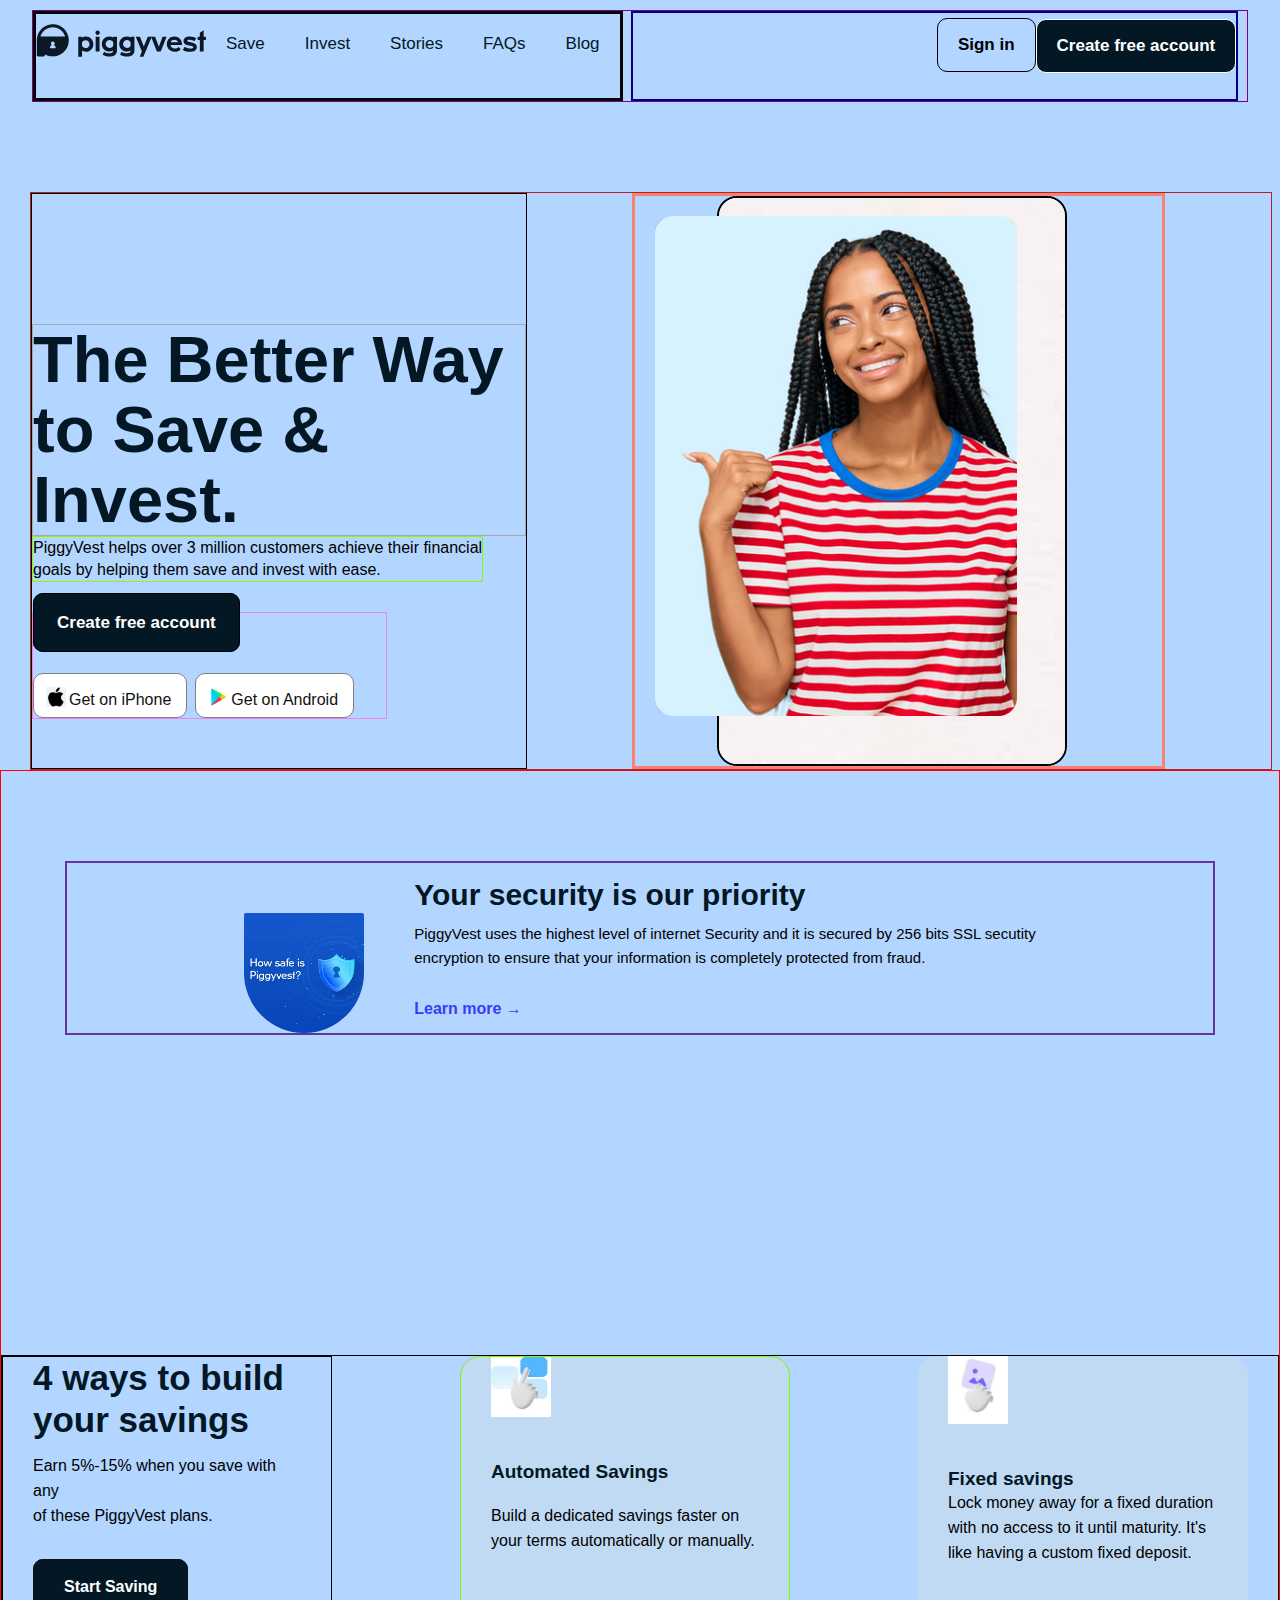
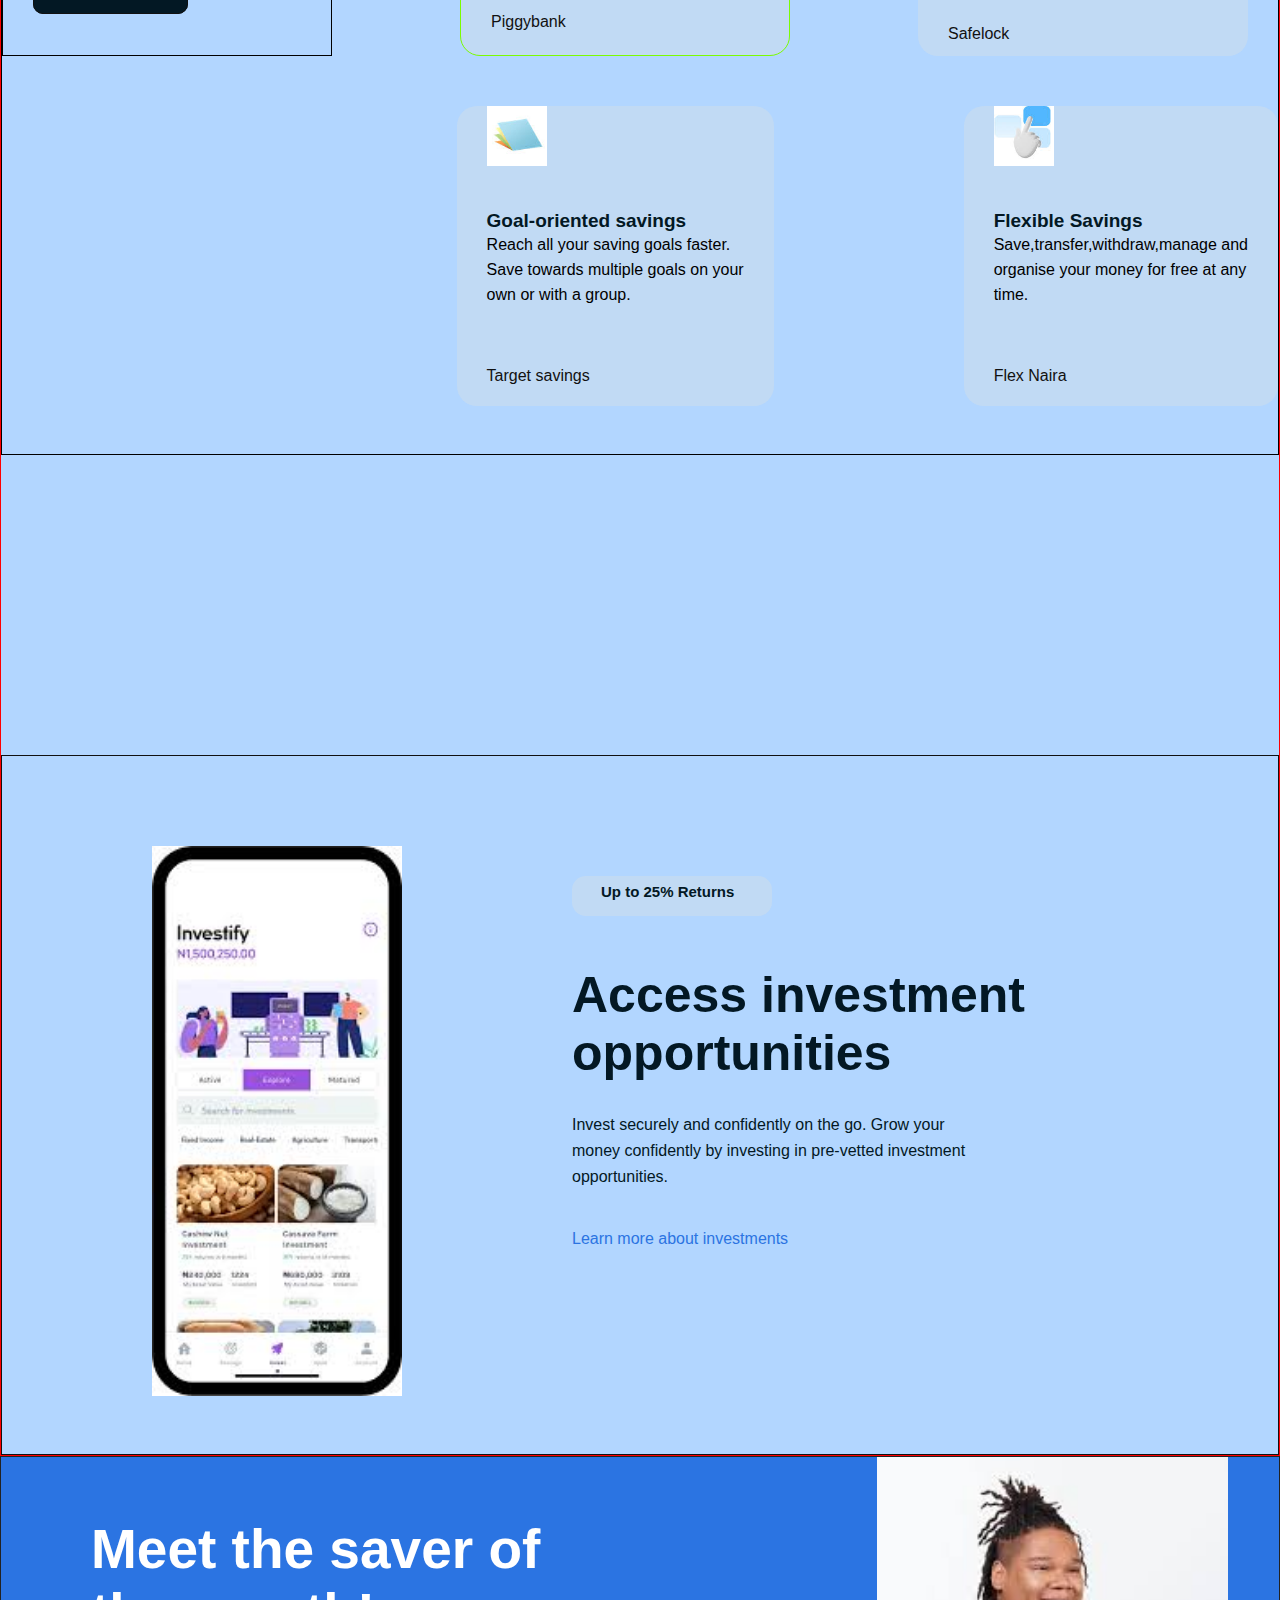
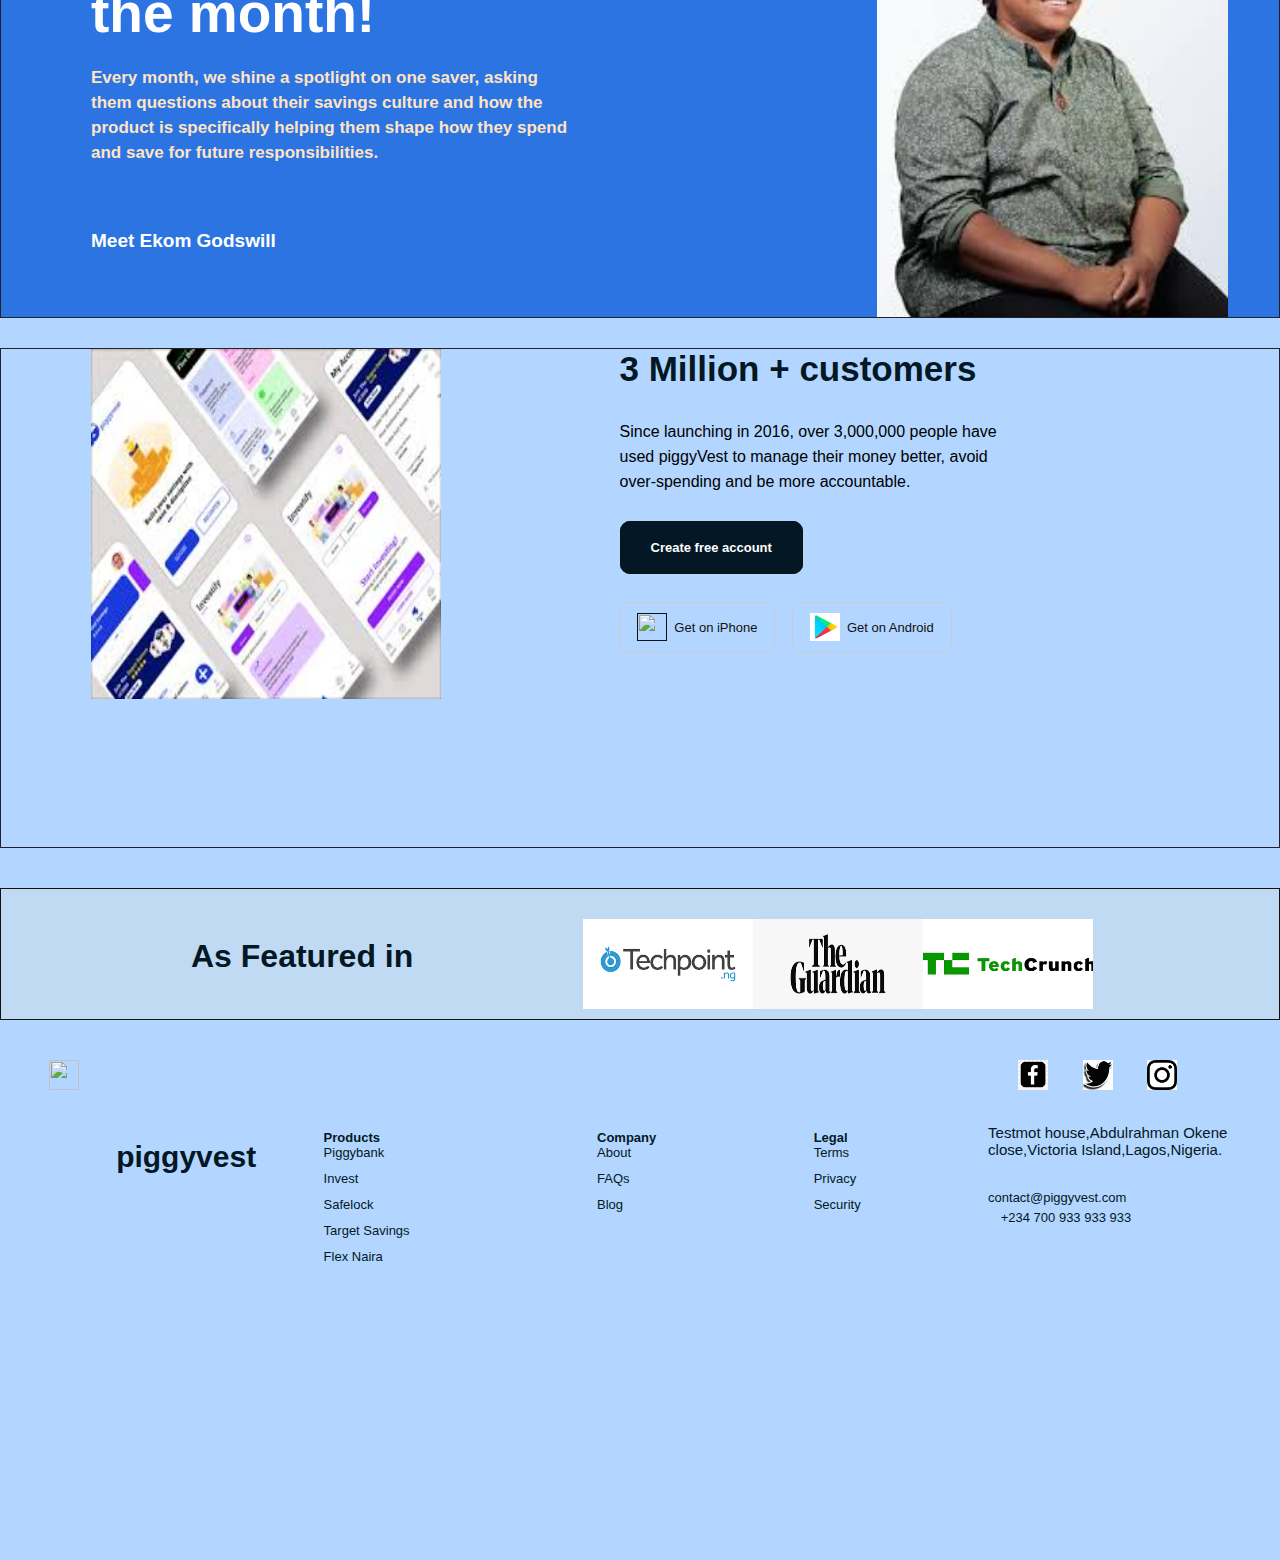
==== commit 28c72d51: "restructured header and securities section" ====
--- a/pigyvest.html
+++ b/pigyvest.html
@@ -11,28 +11,47 @@
 
 <body>
   <header class="heading">
+    <div class="new">
       <div class="logo">
         <img src="./img/piggyvest-logo.svg">
       </div>
+      <ul class="page-links">
+        <li>
+          <a href="Save.html">Save</a>
+          <!--div class="drop-menu">
+            <ul>
+              <li><a href="">Piggybank</a></li>
+              <li><a href="">Safelock</a></li>
+              <li><a href="">Target Savings</a></li>
+              <li><a href="">Flex Naira</a></li>
+            </ul>
+          </div-->
+        </li>
+        <li><a href="Invest.html">Invest</a></li>
+        <li><a href="Story.html">Stories</a></li>
+        <li><a href="Question.html">FAQs</a></li>
+        <li><a href="Blog.html">Blog</a></li>
+        </ul>
+    </div>
 
       <div class= "nav-right">
-        <ul class="page-links">
+        <!--ul class="page-links">
           <li>
             <a href="Save.html">Save</a>
-            <!--div class="drop-menu">
+            <--div class="drop-menu">
               <ul>
                 <li><a href="">Piggybank</a></li>
                 <li><a href="">Safelock</a></li>
                 <li><a href="">Target Savings</a></li>
                 <li><a href="">Flex Naira</a></li>
               </ul>
-            </div-->
+            </div>
           </li>
           <li><a href="Invest.html">Invest</a></li>
           <li><a href="Story.html">Stories</a></li>
           <li><a href="Question.html">FAQs</a></li>
           <li><a href="Blog.html">Blog</a></li>
-          </ul>
+          </ul-->
         <div class="login">
         <a class="sign-up" href="signup.html">Sign in</a>
         <a class="account" href="account.html">Create free account</a>
@@ -79,7 +98,8 @@
       </div>
     </div>
 
-    <!--div class="savings">
+    <div class="savings">
+      <div class="top">
       <div class="save-intro">
         <h1>4 ways to build<br> your savings</h1>
         <p>Earn 5%-15% when you save with any<br> of these PiggyVest plans.</p>
@@ -101,7 +121,10 @@
           It's<br> like having a custom fixed deposit.</p>
         <a href="">Safelock</a>
       </div>
-
+      </div>   
+
+
+      <div class="bottom">
       <div class="save-4th">
         <img src="Pricingimages.jpg" width="60">
         <h2>Goal-oriented savings</h2>
@@ -118,7 +141,7 @@
         <a href="">Flex Naira</a>
       </div>
     </div>
-
+    </div>
 
 
     <div class="invest">
--- a/styles.css
+++ b/styles.css
@@ -20,31 +20,37 @@
 
 .heading {
    display: flex;
-   width: 90%;
+   width: 95%;
    margin: 0 auto;
    margin-top: 10px;
    border: 1px solid purple;
-   position: fixed;
-   top: 0;  
+   top: 0; 
+   justify-content: space-between; 
+}
+.heading .new{
+    display: flex;
+    height: 90px;
+    padding-top: 10px;
+    border: 3px solid;
 }
 
 .logo{
     display: inline-block;
-    width: 180px;
+    width: 170px;
     margin-left: 0px;
     height: auto;
-    border: 1px solid red;
 }
 .nav-right{
-    justify-content: space-between;
-    width: calc(100% - 200px);
-    border: 1px solid green;
+    width: 50%;
+    margin: 0 auto;
+    justify-content: flex-end;
+    display: flex;
 }
 
 .page-links{
-    border: 1px solid black;
     list-style-type: none;
     margin-left: 0px;
+    margin: 0 auto;
 }
 
 .hamburger-menu-icon{
@@ -67,8 +73,7 @@
 }
 
 .login{
-    height: auto;
-
+ height: auto;    
 }
 
 .login .sign-up{
@@ -76,6 +81,7 @@
     padding: 16px 20px;
     border: 1px solid;
     margin: 5px 0 0 0;
+    height: max-content;
     border-radius: 10px;
     font-size: 17px;
 
@@ -83,16 +89,21 @@
 .login .account{
     color: white;
     padding: 16px 20px;
-    margin: 12px 0 0 0;
+    margin: 6px 0 0 0;
     border: 1px solid;
     border-radius: 10px;
+    height: max-content;
     font-size: 17px;
     background-color:rgb(3, 24, 36);
 }
 
 
 .login{
-    margin: 10px 0px 0 0;
+    margin: 0px 0px 0 0;
+    border: 2px solid darkblue;
+    width: 100%;
+    justify-content: flex-end;
+    display: flex;
 }
 
 .login a{
@@ -112,6 +123,7 @@
     display: flex;
     justify-content: space-between;
     width: 97%;
+    margin: 90px auto 0 auto 0;
     margin-left: 30px;
 }
 
@@ -166,6 +178,7 @@
 
 .hero-links a{
     text-decoration: none;
+    font-weight: 300;
 }
 
 
@@ -179,12 +192,17 @@
 
 .hero-links .hero-sublinks a{
     text-decoration: none;
-    border: 1px solid rgb(204, 203, 203);
-    margin-right: 22px;
+    border: 1px solid gray;
+    margin-right: 2px;
     margin-left: 0px;
-    padding: 10px 20px;
+    padding: 8px 15px;
     color: #111;
+    background-color: white;
     border-radius: 10px;
+}
+
+.hero-links .hero-sublinks a:first-child{
+    margin-right: 8px;
 }
 
 .hero-links .hero-sublinks img{
@@ -192,9 +210,12 @@
     position: relative;
     top: 2px;
     right: 3px;
+    background-color: white;
 }
 .hero-image{
     width: 43%;
+    border: 3px solid salmon;
+    margin: 0 auto;
 }
 
 .hero-image .white{
@@ -203,7 +224,7 @@
     right: 90px;
     bottom: 0px;
     width: 950px;
-    height: 100%;
+    height: 570px;
     padding: 0px 0 0px 0;
 }
 .hero-image .white img{
@@ -228,14 +249,15 @@
 }
 
 .Securities{
-    border: 1px solid ;
-    display: flex; 
-    justify-content: center;   
+    border: 1px solid red;    
 }
 
 .Securities .secure{
     border: 1px solid gray;
     display: flex;
+    margin: 90px auto;
+    width: 90%;
+    border: 2px solid rebeccapurple;
     align-items: center;
     justify-content: center;
 }
@@ -267,122 +289,579 @@
     color: rgb(58, 58, 245);
 }
 
-@media only screen and (max-width: 400px) {
+.Securities .secure a::after{
+    content: "";
+    background-color: black;
+    width: 0%;
+    height: 0px;
+    display: none;
+    border-bottom: 3px solid #444;
+    grid-column: auto; 
+ } 
+ .Securities .secure a:hover::after{
+     width: 10%;
+     transition: all 0.5s ease-in-out;
+ }
+ 
+ 
+ 
+ .Securities .savings{
+     border: 1px solid;
+     height: 700px;
+     width: 100%;
+     margin-bottom: 300px;
+     margin-top: 320px;
+ }
+
+ .Securities .savings .top{
+    display: flex;
+    justify-content: space-between;
+ }
+ 
+  .Securities .savings .bottom{
+    display: flex;
+    justify-content: flex-end;
+    margin-top: 50px;
+  }
+
+ .Securities .savings .save-intro{
+     height: 300px;
+     width: 330px;
+     border: 1px solid;
+     margin-left: 0px;
+     padding: 0px 30px 0px 30px;
+ }
+ 
+ 
+ .Securities .savings .save-intro h1{
+     font-size: 35px;
+     color: rgb(3, 24, 36);
+     line-height: 42px;
+     margin-bottom: 12px;
+ }
+ .Securities .savings .save-intro p{
+     line-height: 25px;
+ }
+ 
+ .Securities .savings .save-intro a{
+     padding: 18px 30px 18px 30px;
+     text-decoration: none;
+     border-radius: 10px;
+     color: white;
+     background-color:rgb(3, 24, 36);
+     font-weight: 600; 
+     border: 1px solid #111;
+     position: relative;
+     top: 50px;   
+ }
+ 
+ 
+ .Securities .savings .save-2nd{
+     height: 300px;
+     width: 330px;    
+     margin-right: 0px; 
+     border: 1px solid lawngreen;
+     border-radius: 20px;
+     padding: 0px 30px 0px 30px;
+     background-color: rgb(230, 230, 220, 0.3);
+ }
+ .Securities .savings .save-2nd img{
+     margin-bottom: 40px;
+ }
+ 
+ .Securities .savings .save-2nd h2{
+     font-size: 19px;
+     color: rgb(3, 24, 36);
+ }
+ 
+ .Securities .savings .save-2nd p{
+     line-height: 25px;
+     margin-top: 20px;
+ }
+ 
+ .Securities .savings .save-2nd a{
+     position: relative;
+     top: 60px;
+     text-decoration: none;
+     color: #111;
+ }
+ 
+ .Securities .savings .save-3rd{
+     height: 300px;
+     width: 330px;
+     margin-right: 30px;
+     border-radius: 20px;
+     padding: 0px 30px 0px 30px;
+     background-color: rgb(230, 230, 220, 0.3);
+ }
+ 
+ .Securities .savings .save-3rd img{
+     margin-bottom: 40px;
+ }
+ 
+ 
+ .Securities .savings .save-3rd h2{
+     font-size: 19px;
+     color: rgb(3, 24, 36);
+ }
+ .Securities .savings .save-3rd p{
+     line-height: 25px;
+     margin-top: 0px;
+ }
+ 
+ .Securities .savings .save-3rd a{
+     position: relative;
+     top: 60px;
+     text-decoration: none;
+     color: #111;
+ }
+ 
+ .Securities .savings .save-4th{
+     height: 300px;
+     border-radius: 20px;
+     padding: 0px 30px 0px 30px;
+     margin-left: 0px;
+     background-color: rgb(230, 230, 220, 0.3);
+ }
+ 
+ .Securities .savings .save-4th img{ 
+     margin-bottom: 40px;
+ }
+ 
+ .Securities .savings .save-4th h2{
+     font-size: 19px;
+     color: rgb(3, 24, 36);
+ }
+ 
+ .Securities .savings .save-4th p{
+     line-height: 25px;
+     margin-top: 0px;
+ }
+ 
+ .Securities .savings .save-4th a{
+     position: relative;
+     top: 60px;
+     text-decoration: none;
+     color: #111;
+ }
+ 
+ .Securities .savings .save-5th{
+     height: 300px;
+     border-radius: 20px;
+     padding: 0px 30px 0px 30px;
+     margin-left: 190px;
+     background-color: rgb(230, 230, 220, 0.3);
+ }
+ 
+ .Securities .savings .save-5th img{
+     margin-bottom: 40px;
+ }
+ 
+ .Securities .savings .save-5th h2{
+     font-size: 19px;
+     color: rgb(3, 24, 36);
+ 
+ }
+ 
+ .Securities .savings .save-5th p{
+     line-height: 25px;
+     margin-top: 0px;
+ }
+ 
+ .Securities .savings .save-5th a{
+     position: relative;
+     top: 60px;
+     text-decoration: none;
+     color: #111;
+ }
+ 
+ .Securities .invest{
+     border: 1px solid #111;
+     display: flex;
+     height: 700px;
+     padding-top: 90px;
+ }
+ 
+ .Securities .invest .i-message{
+     height: 470px;
+     width: 590px;
+     position: relative;
+     left: 290px;
+     padding-top: 30px;
+     padding-left: 30px;
+ }
+ 
+ .Securities .invest img{
+     position: relative;
+     left: 150px;
+     height: 550px;
+     width: 250px;
+ }
+ 
+ .Securities .invest .pop-up{
+     margin-bottom: 50px;
+     color: rgb(131, 24, 202);
+     height: 40px;
+     width: 200px;
+     border-radius: 14px;
+     font-size: 15px;
+     padding: 3px 14px 0px 29px;
+     font-weight: 800;
+     background-color: rgb(230, 230, 220, 0.3);
+     font-family:'Segoe UI', Tahoma, Geneva, Verdana, sans-serif;
+ }
+ 
+ .Securities .invest h1{
+     font-size: 50px;
+     margin-bottom: 30px;
+     color: rgb(3, 24, 36);    
+ }
+ 
+ .Securities .invest p{
+     line-height: 26px;
+     margin-bottom: 40px; 
+     color:rgb(3, 24, 36);    
+ }
+ .Securities .invest a{
+     text-decoration: none;
+     color: rgb(43, 116, 226);
+ }
+ 
+ .Exclusive{
+    border: 1px solid#222;
+    display: flex;
+    background-color: rgb(43, 116, 226);
+    padding: 0px 0px 0px 0px;
+
+}
+
+.Exclusive h1{
+    font-size: 55px;
+    color: white;
+    margin-bottom: 20px;
+}
+
+.Exclusive .news{
+    position: relative;
+    top: 60px;
+    left: 90px;
+}
+
+.Exclusive p{
+    color: bisque;
+    margin-bottom: 65px;
+    line-height: 25px;
+    font-size: 17px;
+    font-weight: 600;
+}
+
+.Exclusive img{
+    position: relative;
+    left: 395px;
+    width: 360px;
+    height: 460px;
+    object-fit: contain;
+}
+
+.Exclusive a{
+    text-decoration: none;
+    color: white;
+    font-size: 19px;
+    font-weight: 600;
+}
+
+.Customers{
+    border: 1px solid #222;
+    margin-top: 30px;
+    display: flex;
+    height: 500px;
+    justify-content: space-around;
+}
+.Customers img{
+    width: 350px;
+    height: 350px;
+}
+
+.Customers .cus{
+    border-left: 90px;
+    width: 570px;
+    height: 400px;
+}
+
+.Customers .cus h1{
+    margin-bottom: 30px;
+    font-size: 35px;
+    color: rgb(3, 24, 36);
+}
+
+.Customers .cus p{
+    line-height: 25px;
+}
+
+.Customers .cus a{
+    border: 1px solid rgb(204, 203, 203);
+    margin-left: 2px;
+    padding: 17px 17px 17px 17px;
+    text-decoration: none;
+    color: #111;
+    border-radius: 10px;
+    font-size: 13px;
+    font-weight:500;
+    margin-top: 40px;
+}
+
+.Customers .cus .sublinks{
+    height: 190px;
+    width: 620px;
+}
+
+.Customers .cus .apple{
+    position: relative;
+    top: 110px;
+    right: 210px;
+}
+
+.Customers .cus .android{
+    position: relative;
+    top: 110px;
+    right: 200px;
+}
+
+.Customers .cus .account{
+    padding: 18px 30px 18px 30px;
+    text-decoration: none;
+    border-radius: 10px;
+    color: white;
+    background-color:rgb(3, 24, 36);
+    font-weight: 600; 
+    border: 1px solid #111;
+    margin-bottom: 20px;
+    margin-left: 20px;
+    position: relative;
+    top: 30px;
+    right: 20px;
+}
+
+.Customers .cus img{
+    width: 20px;
+    height: 10px;
+    width: 30px;
+     margin-right: 7px;
+     height: 28px;
+     position: relative;
+     top: 9px;
+}
+
+.Ads{
+    border: 1px solid #111;
+    display: flex;
+    margin-top: 40px;
+    margin-bottom: 40px;
+    padding-top: 30px;
+    padding-bottom: 10px;
+    background-color: rgb(230, 230, 220, 0.3); ;
+}
+
+.Ads h1{
+    margin-right: 170px;
+    margin-left: 190px;
+    margin-top: 19px;
+    color: rgb(3, 24, 36); 
+}
+
+.Ads img{
+    width: 170px;
+    height: 90px;
+}
+
+
+footer{
+    display: flex;
+    justify-content: space-around;
+    height: 500px;
+}
+footer h2{
+    margin-right: 30px;
+    font-size: 30px;
+    color: rgb(3, 24, 36);
+    margin-top: 80px;
+}
+footer h6{
+    font-size: 13px;
+    color: rgb(3, 24, 36);
+    font-weight: 800;
+    font-family:'Lucida Sans', 'Lucida Sans Regular', 'Lucida Grande', 'Lucida Sans Unicode', Geneva, Verdana, sans-serif;
+}
+
+footer a{
+    text-decoration: none;
+    color: rgb(3, 24, 36);
+    margin-bottom: 11px;
+    font-size: 13px;
+    font-weight: 400;
+    font-family: 'Trebuchet MS', 'Lucida Sans Unicode', 'Lucida Grande', 'Lucida Sans', Arial, sans-serif;
+}
+
+
+footer .Pro{
+    display: flex;
+    flex-direction: column;
+    height: 165px;
+    margin-right: 150px;
+    margin-top: 70px;
+}
+
+footer .Com{
+    display: flex;
+    flex-direction: column;
+    height: 165px;
+    margin-right: 120px;
+    margin-top: 70px;
+}
+
+footer .Leg{
+    display: flex;
+    flex-direction: column;
+     height: 165px;
+     margin-right: 90px;
+     margin-top: 70px;
+}
+
+footer .contact p{
+    margin-bottom: 30px;
+    font-size: 15px;
+    color: rgb(3, 24, 36);
+} 
+
+footer .contact .number{
+  position: relative;
+  top: 20px;
+  right: 130px;
+}
+
+footer img{
+    width: 30px;
+    height: 30px;
+    margin-bottom: 30px;
+    margin-left: 30px;
+
+}
+
+
+@media only screen and (max-width: 990px) {
        .page-links{
            display: none;
        }
-}
-
-@media only screen and (min-width: 401px) and (max-width: 960px) {
-            .heading{
-                display: flex;
-                justify-content: space-between;
-                margin: 0 auto;
-                width: 90%;
-            }
-
-            .nav-right{
-                display: none;
-            }
-
-            .hamburger-menu-icon{
-                display: flex;
-            }
-            .hamburger-menu-icon img{
-                width: 30px;
-                height: 30px;
-            }
-
-            .logo{
-                width: 150px;
-            }
-
-            .hero-section{
-                display: flex;
-                width: 100%;
-                height: 500px;
-                margin-top: 20px;
-            }
-
-            .hero-section .hero-head {
-                 width: 90%;
-                 display: flex;
-                 flex-direction: column;
-                 justify-content: center;
-                 align-items: center;
-                 border: 1px solid teal;
-                 padding-top: 0px;
-                 margin: 0 auto;
-            }
-
-            .hero-section .hero-head h1{
-                font-size: 58px;
-                margin-top: 90px;
-                margin-bottom: 30px;
-                text-align: center;
-                width: 500px;
-                line-height: 70px;
-                color: rgb(3, 24, 36);
-            }
-
-            .hero-section .hero-head p{
-                margin-bottom: 20px; 
-                color: rgb(3, 24, 36);
-                line-height: 30px;
-                font-size: 17px;
-                border: 1px solid forestgreen;
-                text-align: center;
-            }
-
-            .hero-links{
-                padding: 20px 30px 30px 30px;
-            }
-            .hero-links a{
-                text-decoration: none;
-            }
-
-            .hero-image{
-                display: none;
-            }
-
-            .hero-links .account{
-                color: white;
-                padding: 19px 23px;
-                width: 20%;
-                border: 1px solid black;
-                border-radius: 10px;
-                font-weight: 600;
-                font-size: 17px;
-                background-color:rgb(3, 24, 36);
-                margin-bottom: 0px;
-                margin-left: 90px;
-            }
-
-            .hero-links .hero-sublinks{
-                margin-top: 40px;
-                padding: 0px 30px 0px 0px;
-                margin-right: 0px;
-                display: flex;
-                justify-content: space-around;
-            }
-
-            .hero-links .hero-sublinks a{
-                text-decoration: none;
-                border: 1px solid rgb(204, 203, 203);
-                margin-right: 22px;
-                margin-left: 16px;
-                padding: 10px 20px;
-                color: #111;
-                border-radius: 10px;
-            }
-
-            .hero-links .hero-sublinks img{
-                margin-top: 3px;
-                position: relative;
-                top: 2px;
-                right: 3px;
-            }
-       }
+
+       .heading{
+        display: flex;
+        justify-content: space-between;
+        margin: 0 auto;
+        width: 90%;
+    }
+
+    .nav-right{
+        display: none;
+    }
+
+    .hamburger-menu-icon{
+        display: flex;
+    }
+    .hamburger-menu-icon img{
+        width: 30px;
+        height: 30px;
+    }
+
+    .logo{
+        width: 150px;
+    }
+
+    .hero-section{
+        display: flex;
+        width: 100%;
+        height: 500px;
+        margin-top: 20px;
+    }
+
+    .hero-section .hero-head {
+         width: 90%;
+         display: flex;
+         flex-direction: column;
+         justify-content: center;
+         align-items: center;
+         border: 1px solid teal;
+         padding-top: 0px;
+         margin: 0 auto;
+    }
+
+    .hero-section .hero-head h1{
+        font-size: 58px;
+        margin-top: 90px;
+        margin-bottom: 30px;
+        text-align: center;
+        width: 500px;
+        line-height: 70px;
+        color: rgb(3, 24, 36);
+    }
+
+    .hero-section .hero-head p{
+        margin-bottom: 20px; 
+        color: rgb(3, 24, 36);
+        line-height: 30px;
+        font-size: 17px;
+        border: 1px solid forestgreen;
+        text-align: center;
+    }
+
+    .hero-links{
+        padding: 20px 30px 30px 30px;
+    }
+    .hero-links a{
+        text-decoration: none;
+    }
+
+    .hero-image{
+        display: none;
+    }
+
+    .hero-links .account{
+        color: white;
+        padding: 19px 23px;
+        width: 20%;
+        border: 1px solid black;
+        border-radius: 10px;
+        font-weight: 600;
+        font-size: 17px;
+        background-color:rgb(3, 24, 36);
+        margin-bottom: 0px;
+        margin-left: 90px;
+    }
+
+    .hero-links .hero-sublinks{
+        margin-top: 40px;
+        padding: 0px 30px 0px 0px;
+        margin-right: 0px;
+        display: flex;
+        justify-content: space-around;
+    }
+
+    .hero-links .hero-sublinks a{
+        text-decoration: none;
+        border: 1px solid rgb(204, 203, 203);
+        margin-right: 22px;
+        margin-left: 16px;
+        padding: 10px 20px;
+        color: #111;
+        border-radius: 10px;
+    }
+
+    .hero-links .hero-sublinks img{
+        margin-top: 3px;
+        position: relative;
+        top: 2px;
+        right: 3px;
+    }
+}
 
 
 /*.heading .fixed-header .logo{
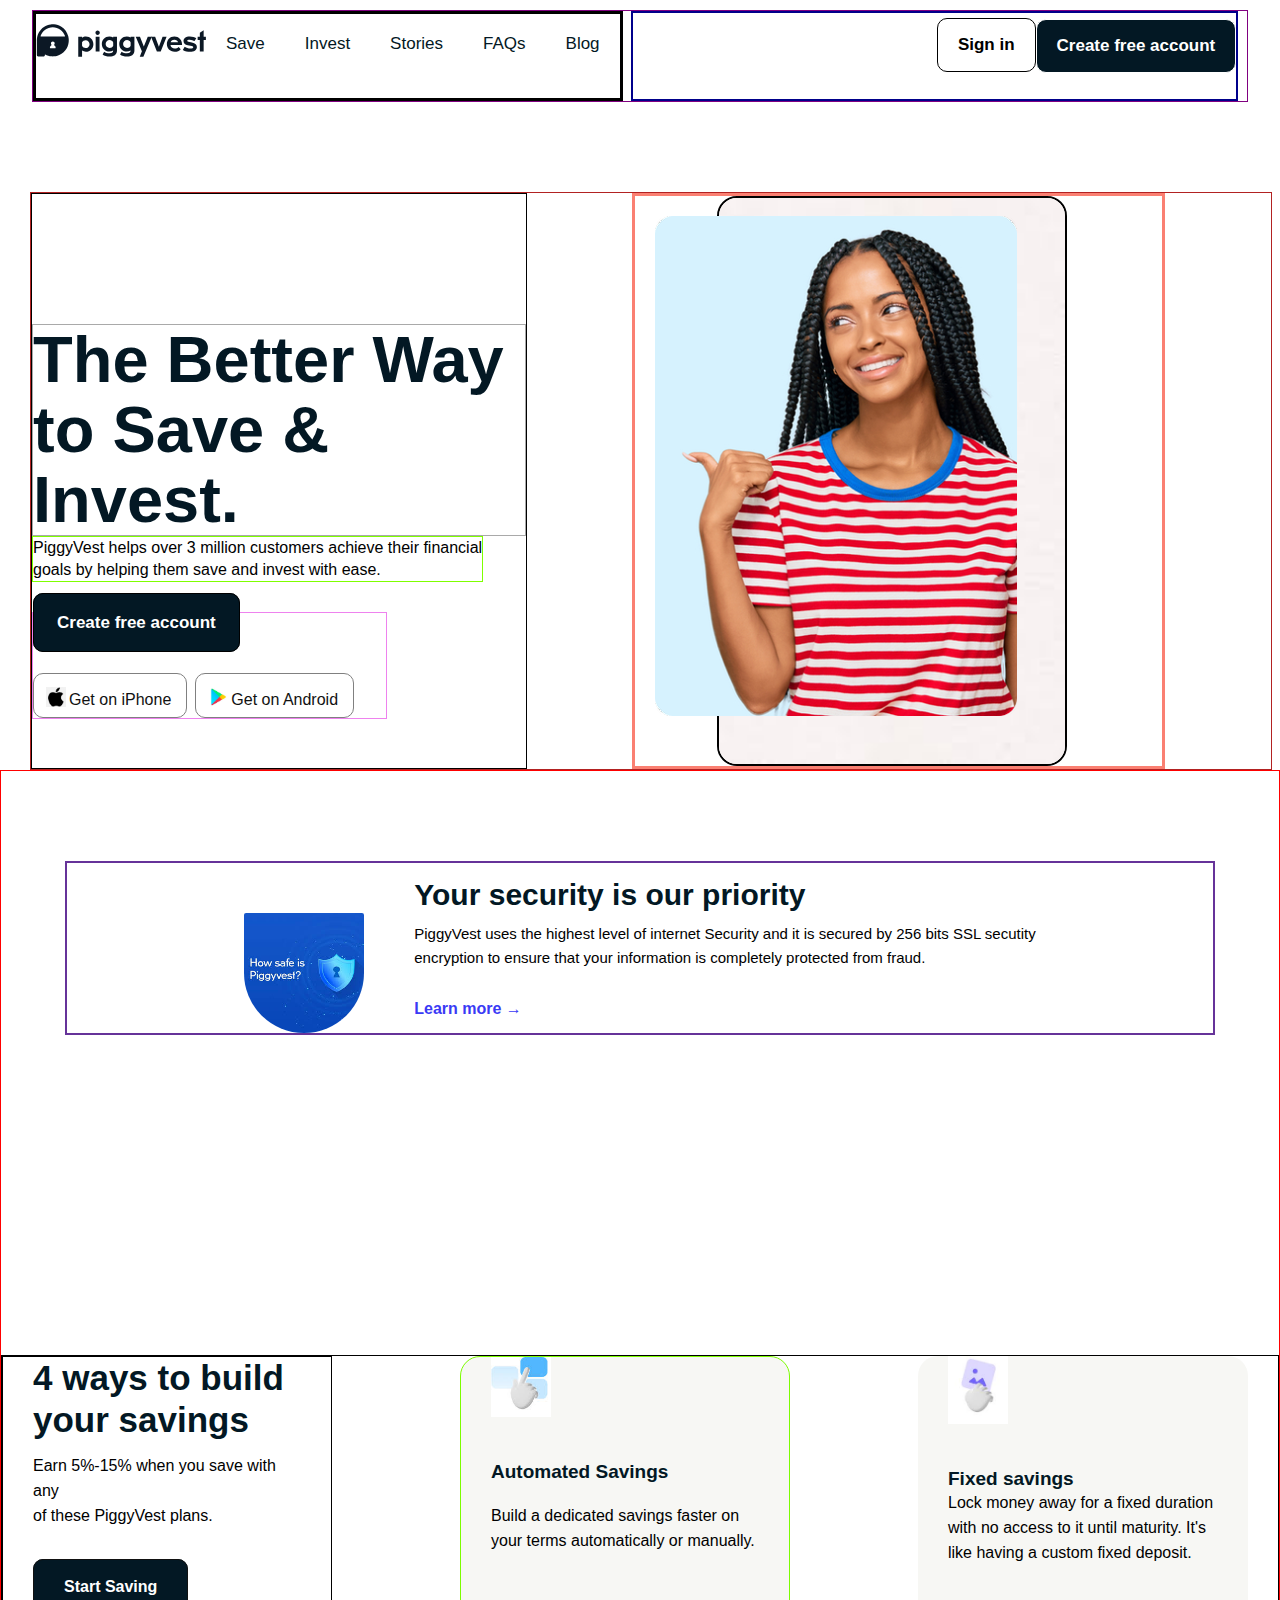
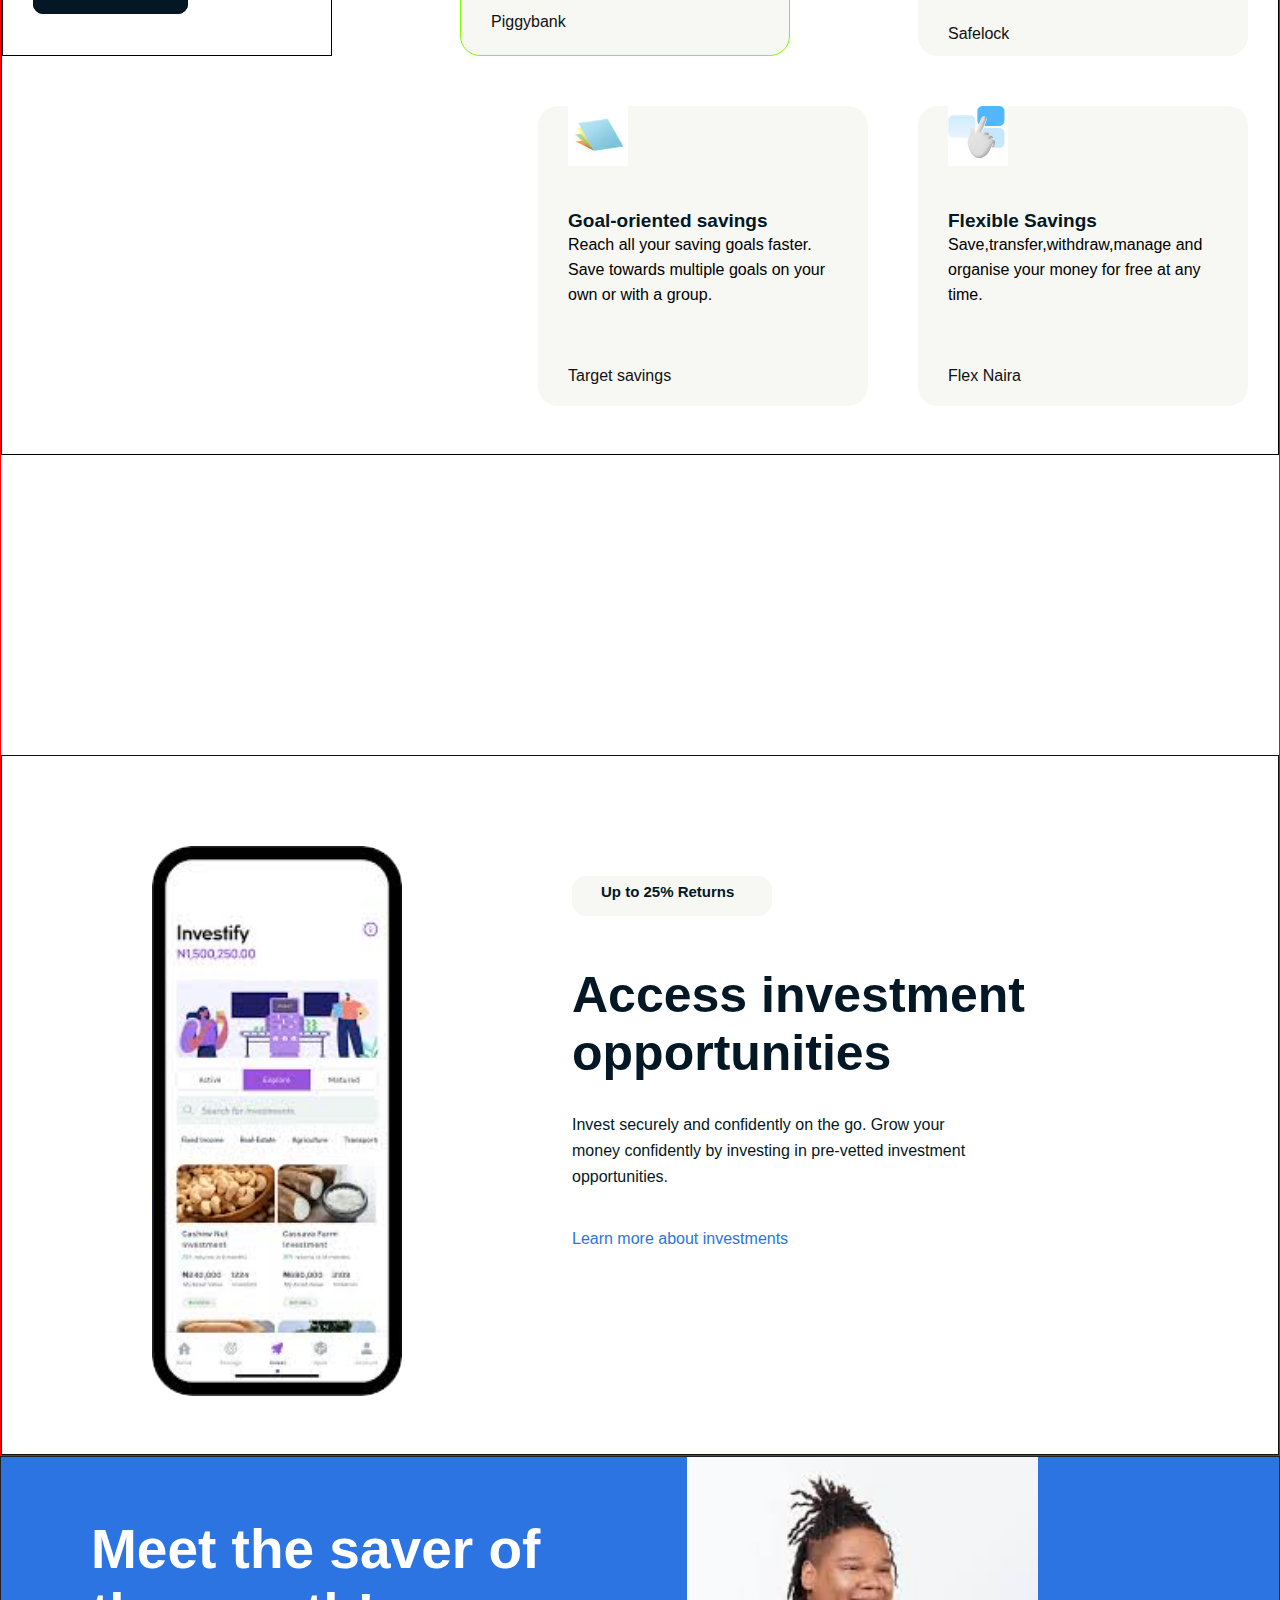
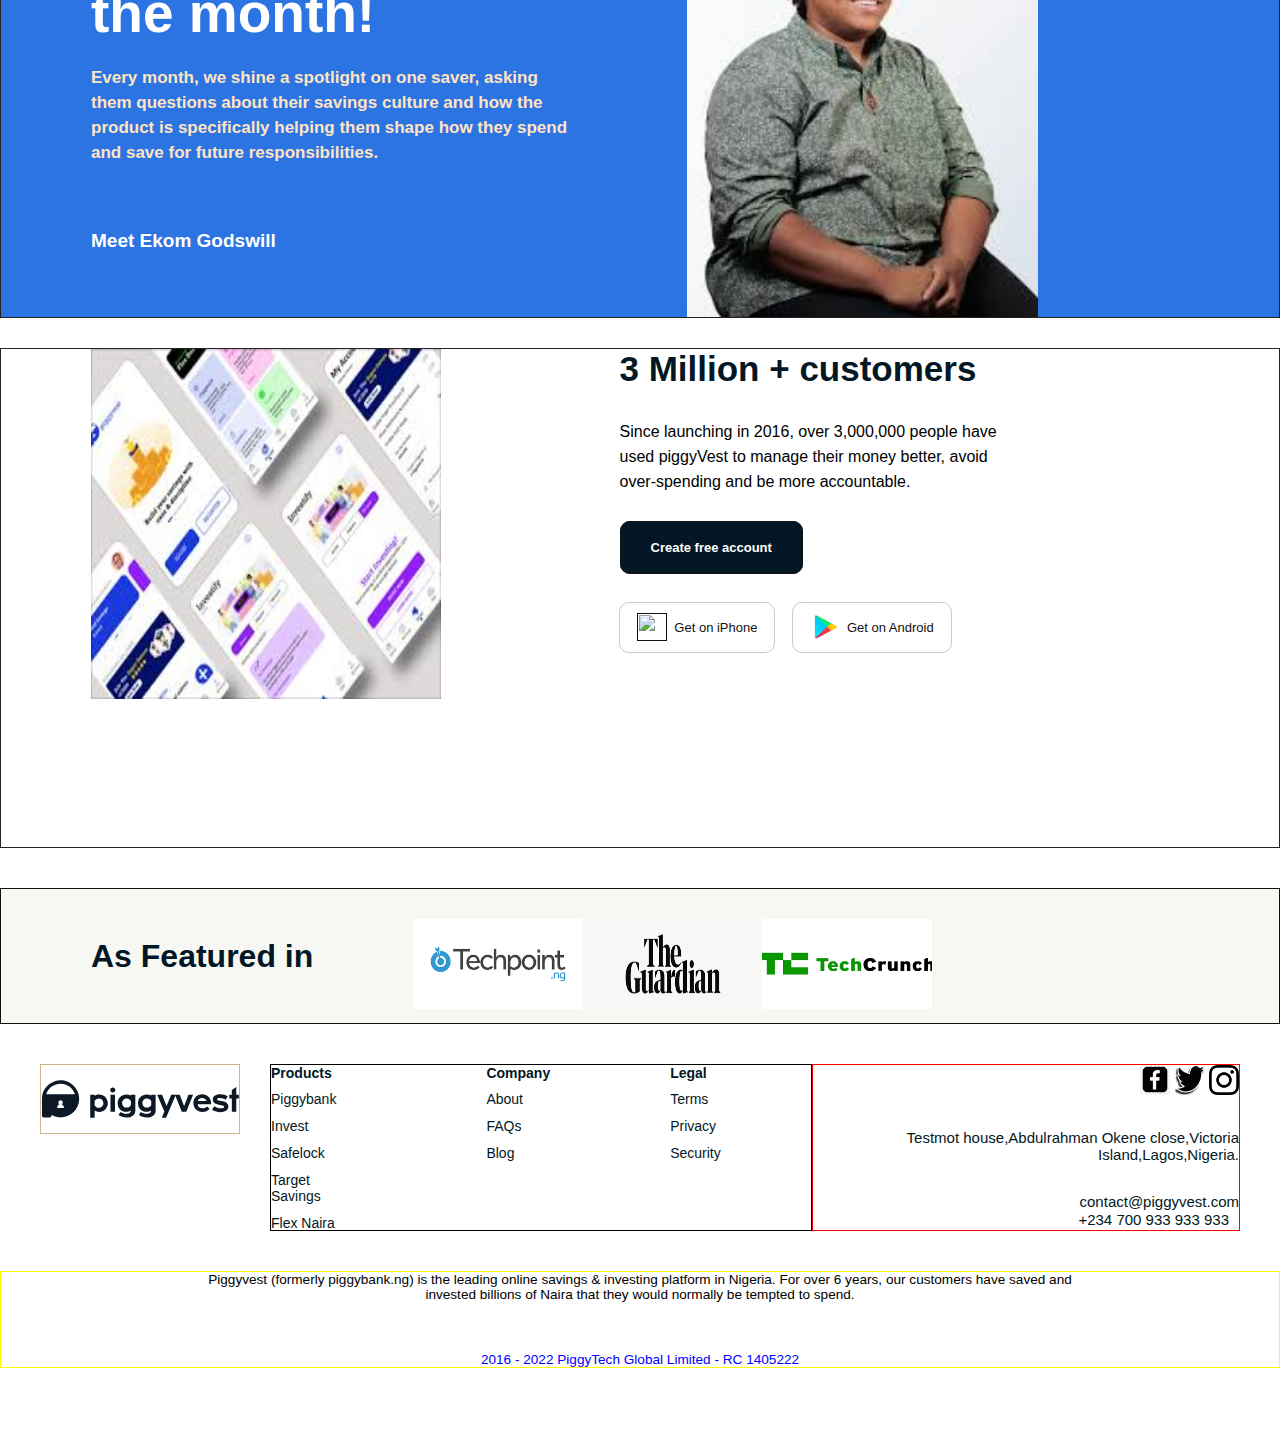
==== commit 441ec86e: "Responsive design finished" ====
--- a/pigyvest.html
+++ b/pigyvest.html
@@ -187,14 +187,18 @@
 
   <div class="Ads">
     <h1>As Featured in</h1>
+    <div>
     <img src="techpointdownload.png">
     <img src="the guardiandownload.png">
     <img src="techcrunchdownload.png">
+    </div>
   </div>
   <footer>
-    <img src="">
-    <h2>piggyvest</h2>
-
+    <div class="top">
+    <img class="foot-logo" src="./img/piggyvest-logo.svg">
+    <h2></h2>
+
+    <div class="list">
     <div class="Pro">
       <h6>Products</h6>
       <a href="">Piggybank</a>
@@ -217,15 +221,25 @@
       <a href="">Privacy</a>
       <a href="">Security</a>
     </div>
+    </div>
+    
 
     <div class="contact">
       <img src="facebbokimages.png">
       <img src="twitterimages.jpg">
       <img src="instagramimages.png">
-      <p>Testmot house,Abdulrahman Okene<br>
+      <p>Testmot house,Abdulrahman Okene
         close,Victoria Island,Lagos,Nigeria.</p>
       <a class="email" href="">contact@piggyvest.com</a>
       <a class="number" href="">+234 700 933 933 933</a>
+    </div>
+</div>
+
+    <div class="closing">
+      <p>Piggyvest (formerly piggybank.ng) is the leading online savings & investing platform in Nigeria. 
+        For over 6 years, our customers have saved and invested billions of Naira that they would normally be tempted to spend.</p>
+
+        <p class="blue">2016 - 2022 PiggyTech Global Limited - RC 1405222</p>
     </div>
   </footer>
 
--- a/styles.css
+++ b/styles.css
@@ -10,6 +10,7 @@
 body{
     width: 100%;
     font-family: sans-serif;
+    overflow-x: hidden;
 }
 
 .heading,
@@ -418,6 +419,8 @@
  
  .Securities .savings .save-4th{
      height: 300px;
+     width: 330px;
+     margin-left: 50px;
      border-radius: 20px;
      padding: 0px 30px 0px 30px;
      margin-left: 0px;
@@ -447,9 +450,11 @@
  
  .Securities .savings .save-5th{
      height: 300px;
+     width: 330px;
      border-radius: 20px;
      padding: 0px 30px 0px 30px;
-     margin-left: 190px;
+     margin-left: 50px;
+     margin-right: 30px;
      background-color: rgb(230, 230, 220, 0.3);
  }
  
@@ -496,6 +501,7 @@
      left: 150px;
      height: 550px;
      width: 250px;
+     border-radius: 39px;
  }
  
  .Securities .invest .pop-up{
@@ -557,7 +563,7 @@
 
 .Exclusive img{
     position: relative;
-    left: 395px;
+    left: 205px;
     width: 360px;
     height: 460px;
     object-fit: contain;
@@ -663,8 +669,8 @@
 }
 
 .Ads h1{
-    margin-right: 170px;
-    margin-left: 190px;
+    margin-right: 100px;
+    margin-left: 90px;
     margin-top: 19px;
     color: rgb(3, 24, 36); 
 }
@@ -676,10 +682,16 @@
 
 
 footer{
-    display: flex;
     justify-content: space-around;
-    height: 500px;
-}
+    height: 380px;
+}
+
+.foot-logo{
+  width: 200px;
+  height: 70px;
+  border: 1px solid tan;
+}
+
 footer h2{
     margin-right: 30px;
     font-size: 30px;
@@ -687,7 +699,8 @@
     margin-top: 80px;
 }
 footer h6{
-    font-size: 13px;
+    font-size: 14px;
+    margin-bottom: 10px;
     color: rgb(3, 24, 36);
     font-weight: 800;
     font-family:'Lucida Sans', 'Lucida Sans Regular', 'Lucida Grande', 'Lucida Sans Unicode', Geneva, Verdana, sans-serif;
@@ -697,7 +710,7 @@
     text-decoration: none;
     color: rgb(3, 24, 36);
     margin-bottom: 11px;
-    font-size: 13px;
+    font-size: 14px;
     font-weight: 400;
     font-family: 'Trebuchet MS', 'Lucida Sans Unicode', 'Lucida Grande', 'Lucida Sans', Arial, sans-serif;
 }
@@ -708,7 +721,7 @@
     flex-direction: column;
     height: 165px;
     margin-right: 150px;
-    margin-top: 70px;
+    margin-top: 0px;
 }
 
 footer .Com{
@@ -716,7 +729,7 @@
     flex-direction: column;
     height: 165px;
     margin-right: 120px;
-    margin-top: 70px;
+    margin-top: 0px;
 }
 
 footer .Leg{
@@ -724,8 +737,35 @@
     flex-direction: column;
      height: 165px;
      margin-right: 90px;
-     margin-top: 70px;
-}
+     margin-top: 0px;
+}
+
+footer .top{
+    display: flex;
+    padding: 0 40px;
+}
+footer .list{
+    display: flex;
+    border: 1px solid;
+}
+
+footer .contact{
+    display: block;
+    flex-direction: column;
+    text-align: end;
+    border: 1px solid red;
+}
+
+footer .contact a{
+    right: 0;
+    display: block;
+    text-decoration: none;
+    color: rgb(3, 24, 36);
+    margin-bottom: 1px;
+    font-size: 15px;
+    font-weight: 400;
+}
+
 
 footer .contact p{
     margin-bottom: 30px;
@@ -735,16 +775,28 @@
 
 footer .contact .number{
   position: relative;
-  top: 20px;
-  right: 130px;
+  top: 0px;
+  right: 10px;
 }
 
 footer img{
     width: 30px;
     height: 30px;
     margin-bottom: 30px;
-    margin-left: 30px;
-
+    margin-left: 0px;
+}
+
+footer .closing{
+    border: 1px solid yellow;
+    margin-top: 40px;
+    font-size: 0.85rem;
+    text-align: center;
+    padding: 0 190px;
+}
+
+footer .closing .blue{
+    margin-top: 50px;
+    color: blue;
 }
 
 
@@ -778,7 +830,8 @@
 
     .hero-section{
         display: flex;
-        width: 100%;
+        flex-wrap: wrap;
+        width: 90%;
         height: 500px;
         margin-top: 20px;
     }
@@ -820,9 +873,7 @@
         text-decoration: none;
     }
 
-    .hero-image{
-        display: none;
-    }
+    
 
     .hero-links .account{
         color: white;
@@ -861,1537 +912,717 @@
         top: 2px;
         right: 3px;
     }
-}
-
-
-/*.heading .fixed-header .logo{
-    margin-left: 30px;
-    display: flex;
-    padding-top: 20px;
-
-}
-
-.heading .fixed-header .logo h2{
-    font-size: 30px;
-    color: rgb(3, 24, 36);
-    font-weight: 700;
-    font-family:Verdana, Geneva, Tahoma, sans-serif;
-}
-.heading .fixed-header .logo img{
-    width: 50px;
-    height: 50px;
-}
-
-.heading .fixed-header .nav-middle{
-    display: flex;
-    margin: 0px 10px 0px 0px;
-    padding: 20px 60px 0px 0px;
-}
-
-.heading .fixed-header .nav-middle ul{
+
+    
+.hero-image{
+    width: 69%;
+    max-width: 590px;
+    border: 3px solid salmon;
+    margin: 40px auto;
+    position: relative;
+}
+
+.hero-image .white{
+    z-index: 1;
+    position: relative;
+    right: 90px;
+    bottom: 0px;
+    width: 900px;
+    margin-right: 50px;
+    height: 570px;
+    padding: 0px 0 0px 0;
+}
+.hero-image .white img{
+    position: relative;
+    border: 2px solid black;
+    max-width: 350px;
+    height: 100%;
+    right: 100px;
+    border-radius: 20px;
+}
+
+.hero-image .cover{
+    position: relative;
+    z-index: 2;
+    left: 90px;
+    border: 1px solid tan; 
+}
+ 
+.hero-image .cover img{
+   border-radius: 10px;
+   margin: 0 auto;
+   position: relative;
+   top: 20px;
+   height: 520px;
+   left: 0px;
+}
+
+    .Securities .secure{
+        border: 1px solid gray;
+        display: flex;
+        margin: 690px auto 70px auto;
+        text-align: center;
+        width: 90%;
+        border: 2px solid rebeccapurple;
+        align-items: center;
+        flex-direction: column;
+        justify-content: center;
+    }
+    
+    .secure img{
+        border-radius: 10px 10px 290px 290px;
+        height: 120px;
+    
+        margin: 50px 50px 50px 0 ;
+    }
+    
+    .Securities .secure h1{
+        font-size: 30px;
+        color: rgb(3, 24, 36);
+        margin-bottom: 10px;
+        font-weight: 800;
+        font-family: 'Trebuchet MS', 'Lucida Sans Unicode', 'Lucida Grande', 'Lucida Sans', Arial, sans-serif;
+    }
+    
+    .Securities .secure p{
+        font-size: 15px;
+        line-height: 24px;
+        margin-bottom: 30px;
+    }
+    
+    .Securities .secure a{
+        text-decoration: none;
+        font-weight: 600;
+        color: rgb(58, 58, 245);
+    }
+    
+    .Securities .secure a::after{
+        content: "";
+        background-color: black;
+        width: 0%;
+        height: 0px;
+        display: none;
+        border-bottom: 3px solid #444;
+        grid-column: auto; 
+     } 
+     .Securities .secure a:hover::after{
+         width: 10%;
+         transition: all 0.5s ease-in-out;
+     }
+     
+    
+
+
+    .Securities .savings{
+        border: 1px solid forestgreen;
+        height: 800px;
+        width: 100%;
+        margin-bottom: 300px;
+        margin-top: 320px;
+    }
+   
+    .Securities .savings .top{
        display: flex;
-        list-style: none;
-
-
-}
-
-.heading .fixed-header .nav-middle ul li{
-    margin: 0 19px 0 27px;
-    position: relative;
-    display: flex;
-    flex-wrap: nowrap;
-    padding: 7px 5px 7px 5px;
-    color: rgb(3, 24, 36);
-    font-size: 16px;
-    font-family:'Segoe UI', Tahoma, Geneva, Verdana, sans-serif;
-    font-weight:600;
-}
-
-.heading .fixed-header .nav-middle ul li a{ 
-    text-decoration: none;
-    color: rgb(3, 24, 36);
-    font-family:'Segoe UI', Tahoma, Geneva, Verdana, sans-serif;
-}
-
-.drop-menu{
-    display: none;
-}
-
-.heading .fixed-header .nav-middle ul li:hover .drop-menu{
-    display: block;
-    position: absolute;
-    left: 0;
-    top: 100%;
-    left: -190px;
-}
-
-.heading .fixed-header .nav-middle .drop-menu ul{
-    display: flex;
-    border: 1px solid #111;
-    flex-wrap: wrap;
-    width: 420px;
-    height: 140px;
-    border-radius: 20px;
-}
-
-.heading .fixed-header .nav-middle .drop-menu ul li{
-       width: 150px;
-       height: 60px;
-       padding-right: 80px;
-       margin-bottom: 0px;
+       margin: 10px auto;
+        padding: 10px 0;
+       flex-wrap: wrap;
+       border: 1px solid red;
+    }
+    
+     .Securities .savings .bottom{
        display: flex;
-       flex-wrap: nowrap;
-}
-
-
-.heading .fixed-header .nav-right{
-    padding: 30px 10px 39px 30px;
-    margin: 0px 20px 0px 0px;
-}
-
-.heading .fixed-header .nav-right a{ 
-    margin: 0px 50px 0px 0;
-    text-decoration: none;
-}
-.heading .fixed-header .nav-right .sign-up{
-    padding: 18px 18px 18px 18px;
-    border-radius: 10px;
-    color: black;
-    font-size: 16px;
-    font-weight: 700;
-}
-
-.heading .fixed-header .nav-right .sign-up:hover{
-    color: rgb(8, 140, 180);
-    border-color: rgb(8, 140, 180);
-    transition-duration: 1s;
-    
-}
-
-.heading .fixed-header .nav-right .account{
-    padding: 18px 30px 18px 30px;
-    border-radius: 10px;
-    color: white;
-    background-color:rgb(3, 24, 36);
-    font-weight: 600; 
-}
-
-.heading .fixed-header .nav-right .account:hover{
-    background-color:  rgb(8, 140, 180);
-    transition: 1s;
-}
-
-
-.heading .relative-header{
-    margin: 70px 0 0px 0;
-    padding: 50px 0 390px 60px;
-    height: 550px;
-}
-.heading .relative-header .rel-textheader{
-    padding: 35px 0 50px 49px;
-    height: 490px;
-}
-
-
-.heading .relative-header h1{
-    font-size: 70px;
-    color: rgb(3, 24, 36);
-    font-family: 'Trebuchet MS', 'Lucida Sans Unicode', 'Lucida Grande', 'Lucida Sans', Arial, sans-serif;
-
-}
-    
-
-
-.heading .relative-header .relative-links{   
-      margin: 20px 0px 40px 0px ;
-      padding: 30px 50px 50px 0px;
-      display: inline-block;
-
-}
-
-.heading .relative-header .relative-links .relative-sublinks{
-        margin: 20px 0 0 0;
-        padding: 20px 20px 20px 0px;
-    }
-
-.heading .relative-header .relative-links .relative-sublinks a{
-    border: 1px solid rgb(204, 203, 203);
-    margin-left: 2px;
-    padding: 17px 17px 17px 17px;
-    text-decoration: none;
-    color: #111;
-    border-radius: 10px;
-    font-size: 13px;
-    font-weight:500;
-}    
-
-
-.heading .relative-header .relative-links .account{
-    padding: 18px 30px 18px 30px;
-    text-decoration: none;
-    border-radius: 10px;
-    color: white;
-    background-color:rgb(3, 24, 36);
-    font-weight: 600; 
-    border: 1px solid #111;
-    margin-bottom: 20px;
-
-}
-.heading .relative-header .relative-links img{
-     width: 30px;
-     border: 1px solid #111;
-     margin-right: 7px;
-     height: 28px;
-     position: relative;
-     top: 9px;
-}
-
-.heading .relative-header .rel-image .cover img{
-    border: 1px solid#888;
-    margin-left: 190px;
-    position: relative;
-    bottom: 520px;
-    right: -490px;
-    border-radius: 20px;
-    z-index: 3;
-}
-.heading .relative-header .rel-image .white img{  
-     border: 2px solid#222;
-     position: relative;
-     bottom: 1050px;
-     left: 740px;
-     height: 560px;
-     border-radius: 20px;
-     width: 340px;
-     z-index: 1;
-}
-
-.Securities{
-    
-    margin-bottom: 60px;
-}
-
-.Securities .secure{
-    border: 1px solid #111;
-    text-align: center;
-    margin: 0px 0px 50px 0px;
-    padding: 150px 0px 30px 0px;
-    height: 400px;
-}
-
-
-
-.Securities .secure img{
-       width: 120px;
-       height: 120px;
-       position: relative;
-       right: 270px;
-       bottom: 90px;
-
-}
-.Securities .secure h1{
-    margin-left: 490px;
-    margin-bottom: 0px;
-    font-size: 34px;
-    width: 500px;
-    position: relative;
-    right: 20px;
-    bottom: 250px;
-    color: rgb(3, 24, 36);
-    font-family:'Gill Sans', 'Gill Sans MT', Calibri, 'Trebuchet MS', sans-serif;
-
-}
-
-.Securities .secure p{
-    margin-top: 0px;
-    width: 690px;
-    margin-left: 480px;
-    line-height: 30px;
-    position: relative;
-    bottom: 230px;
-
-}
-
-.Securities .secure a{
-    text-decoration: none;
-    padding: 4px 4px 4px 4px;
-    color: rgb(8, 140, 180);
-    margin: 90px 0px 0px 0px;
-    border: 1px solid #333;
-    position: relative;
-    bottom: 190px;
-    right: 150px;
-}
-
-.Securities .secure a::after{
-   content: "";
-   background-color: black;
-   width: 0%;
-   height: 0px;
-   display: inline-block;
-   border-bottom: 3px solid #444;
-   grid-column: auto;
-
-
-} 
-.Securities .secure a:hover::after{
-    width: 10%;
-    transition: all 0.5s ease-in-out;
-}
-
-
-
-.Securities .savings{
-    display: flex;
-    flex-wrap: wrap;
-    justify-content: space-around;
-    height: 700px;
-    margin-bottom: 300px;
-
-}
-
-.Securities .savings .save-intro{
-    margin-left: 50px;
-    height: 300px;
-    padding: 0px 30px 0px 30px;
-}
-
-
-.Securities .savings .save-intro h1{
-    font-size: 35px;
-    color: rgb(3, 24, 36);
-    line-height: 42px;
-    margin-bottom: 12px;
-}
-.Securities .savings .save-intro p{
-    line-height: 25px;
-}
-
-.Securities .savings .save-intro a{
-    padding: 18px 30px 18px 30px;
-    text-decoration: none;
-    border-radius: 10px;
-    color: white;
-    background-color:rgb(3, 24, 36);
-    font-weight: 600; 
-    border: 1px solid #111;
-    position: relative;
-    top: 50px;
-    
-}
-
-
-.Securities .savings .save-2nd{
-    margin-left: 50px;
-    height: 300px;
-    border-radius: 20px;
-    padding: 0px 30px 0px 30px;
-    background-color: rgb(230, 230, 220, 0.3);
-}
-.Securities .savings .save-2nd img{
-    margin-bottom: 40px;
-}
-
-.Securities .savings .save-2nd h2{
-    font-size: 19px;
-    color: rgb(3, 24, 36);
-}
-
-.Securities .savings .save-2nd p{
-    line-height: 25px;
-    margin-top: 20px;
-}
-
-.Securities .savings .save-2nd a{
-    position: relative;
-    top: 60px;
-    text-decoration: none;
-    color: #111;
-}
-
-.Securities .savings .save-3rd{
-    margin-left: 50px;
-    height: 300px;
-    border-radius: 20px;
-    padding: 0px 30px 0px 30px;
-    background-color: rgb(230, 230, 220, 0.3);
-}
-
-.Securities .savings .save-3rd img{
-    margin-bottom: 40px;
-}
-
-
-.Securities .savings .save-3rd h2{
-    font-size: 19px;
-    color: rgb(3, 24, 36);
-}
-.Securities .savings .save-3rd p{
-    line-height: 25px;
-    margin-top: 0px;
-}
-
-.Securities .savings .save-3rd a{
-    position: relative;
-    top: 60px;
-    text-decoration: none;
-    color: #111;
-}
-
-.Securities .savings .save-4th{
-    height: 300px;
-    border-radius: 20px;
-    padding: 0px 30px 0px 30px;
-    margin-left: 500px;
-    background-color: rgb(230, 230, 220, 0.3);
-}
-
-.Securities .savings .save-4th img{ 
-    margin-bottom: 40px;
-}
-
-.Securities .savings .save-4th h2{
-    font-size: 19px;
-    color: rgb(3, 24, 36);
-}
-
-.Securities .savings .save-4th p{
-    line-height: 25px;
-    margin-top: 0px;
-}
-
-.Securities .savings .save-4th a{
-    position: relative;
-    top: 60px;
-    text-decoration: none;
-    color: #111;
-}
-
-.Securities .savings .save-5th{
-    height: 300px;
-    border-radius: 20px;
-    padding: 0px 30px 0px 30px;
-    margin-left: 50px;
-    background-color: rgb(230, 230, 220, 0.3);
-}
-
-.Securities .savings .save-5th img{
-    margin-bottom: 40px;
-}
-
-.Securities .savings .save-5th h2{
-    font-size: 19px;
-    color: rgb(3, 24, 36);
-
-}
-
-.Securities .savings .save-5th p{
-    line-height: 25px;
-    margin-top: 0px;
-}
-
-.Securities .savings .save-5th a{
-    position: relative;
-    top: 60px;
-    text-decoration: none;
-    color: #111;
-}
-
-.Securities .invest{
-    border: 1px solid #111;
-    display: flex;
-    height: 700px;
-    padding-top: 90px;
-}
-
-.Securities .invest .i-message{
-    height: 470px;
-    width: 590px;
-    position: relative;
-    left: 290px;
-    padding-top: 30px;
-    padding-left: 30px;
-}
-
-.Securities .invest img{
-    position: relative;
-    left: 150px;
-    height: 550px;
-    width: 250px;
-}
-
-.Securities .invest .pop-up{
-    margin-bottom: 50px;
-    color: rgb(131, 24, 202);
-    height: 40px;
-    width: 200px;
-    border-radius: 14px;
-    font-size: 15px;
-    padding: 3px 14px 0px 29px;
-    font-weight: 800;
-    background-color: rgb(230, 230, 220, 0.3);
-    font-family:'Segoe UI', Tahoma, Geneva, Verdana, sans-serif;
-}
-
-.Securities .invest h1{
-    font-size: 50px;
-    margin-bottom: 30px;
-    color: rgb(3, 24, 36);    
-}
-
-.Securities .invest p{
-    line-height: 26px;
-    margin-bottom: 40px; 
-    color:rgb(3, 24, 36);    
-}
-.Securities .invest a{
-    text-decoration: none;
-    color: rgb(43, 116, 226);
-}
-
-.Exclusive{
-    border: 1px solid#222;
-    display: flex;
-    background-color: rgb(43, 116, 226);
-    padding: 0px 0px 0px 0px;
-
-}
-
-.Exclusive h1{
-    font-size: 55px;
-    color: white;
-    margin-bottom: 20px;
-}
-
-.Exclusive .news{
-    position: relative;
-    top: 60px;
-    left: 90px;
-}
-
-.Exclusive p{
-    color: bisque;
-    margin-bottom: 65px;
-    line-height: 25px;
-    font-size: 17px;
-    font-weight: 600;
-}
-
-.Exclusive img{
-    position: relative;
-    left: 395px;
-    width: 360px;
-    height: 460px;
-}
-
-.Exclusive a{
-    text-decoration: none;
-    color: white;
-    font-size: 19px;
-    font-weight: 600;
-}
-
-.Customers{
-    border: 1px solid #222;
-    margin-top: 30px;
-    display: flex;
-    height: 500px;
-    justify-content: space-around;
-}
-.Customers img{
-    width: 350px;
-    height: 350px;
-}
-
-.Customers .cus{
-    border-left: 90px;
-    width: 570px;
-    height: 400px;
-}
-
-.Customers .cus h1{
-    margin-bottom: 30px;
-    font-size: 35px;
-    color: rgb(3, 24, 36);
-}
-
-.Customers .cus p{
-    line-height: 25px;
-}
-
-.Customers .cus a{
-    border: 1px solid rgb(204, 203, 203);
-    margin-left: 2px;
-    padding: 17px 17px 17px 17px;
-    text-decoration: none;
-    color: #111;
-    border-radius: 10px;
-    font-size: 13px;
-    font-weight:500;
-    margin-top: 40px;
-}
-
-.Customers .cus .sublinks{
-    height: 190px;
-    width: 620px;
-}
-
-.Customers .cus .apple{
-    position: relative;
-    top: 110px;
-    right: 210px;
-}
-
-.Customers .cus .android{
-    position: relative;
-    top: 110px;
-    right: 200px;
-}
-
-.Customers .cus .account{
-    padding: 18px 30px 18px 30px;
-    text-decoration: none;
-    border-radius: 10px;
-    color: white;
-    background-color:rgb(3, 24, 36);
-    font-weight: 600; 
-    border: 1px solid #111;
-    margin-bottom: 20px;
-    margin-left: 20px;
-    position: relative;
-    top: 30px;
-    right: 20px;
-}
-
-.Customers .cus img{
-    width: 20px;
-    height: 10px;
-    width: 30px;
-     margin-right: 7px;
-     height: 28px;
-     position: relative;
-     top: 9px;
-}
-
-.Ads{
-    border: 1px solid #111;
-    display: flex;
-    margin-top: 40px;
-    margin-bottom: 40px;
-    padding-top: 30px;
-    padding-bottom: 10px;
-    background-color: rgb(230, 230, 220, 0.3); ;
-}
-
-.Ads h1{
-    margin-right: 170px;
-    margin-left: 190px;
-    margin-top: 19px;
-    color: rgb(3, 24, 36); 
-}
-
-.Ads img{
-    width: 170px;
-    height: 90px;
-}
-
-
-footer{
-    display: flex;
-    justify-content: space-around;
-    height: 500px;
-}
-footer h2{
-    margin-right: 30px;
-    font-size: 30px;
-    color: rgb(3, 24, 36);
-    margin-top: 80px;
-}
-footer h6{
-    font-size: 13px;
-    color: rgb(3, 24, 36);
-    font-weight: 800;
-    font-family:'Lucida Sans', 'Lucida Sans Regular', 'Lucida Grande', 'Lucida Sans Unicode', Geneva, Verdana, sans-serif;
-}
-
-footer a{
-    text-decoration: none;
-    color: rgb(3, 24, 36);
-    margin-bottom: 11px;
-    font-size: 13px;
-    font-weight: 400;
-    font-family: 'Trebuchet MS', 'Lucida Sans Unicode', 'Lucida Grande', 'Lucida Sans', Arial, sans-serif;
-}
-
-
-footer .Pro{
-    display: flex;
-    flex-direction: column;
-    height: 165px;
-    margin-right: 150px;
-    margin-top: 70px;
-}
-
-footer .Com{
-    display: flex;
-    flex-direction: column;
-    height: 165px;
-    margin-right: 120px;
-    margin-top: 70px;
-}
-
-footer .Leg{
-    display: flex;
-    flex-direction: column;
-     height: 165px;
-     margin-right: 90px;
-     margin-top: 70px;
-}
-
-footer .contact p{
-    margin-bottom: 30px;
-    font-size: 15px;
-    color: rgb(3, 24, 36);
-} 
-
-footer .contact .number{
-  position: relative;
-  top: 20px;
-  right: 130px;
-}
-
-footer img{
-    width: 30px;
-    height: 30px;
-    margin-bottom: 30px;
-    margin-left: 30px;
-
-}
+       flex-wrap: wrap;
+       padding: 10px 0;
+       border: 1px solid;
+       margin: 10px auto;
+     }
+   
+    .Securities .savings .save-intro{
+        height: 300px;
+        width: 690px;
+        margin: 0px auto;
+        text-align: center;
+        border: 1px solid black;
+        padding: 0px 30px 0px 30px;
+    }
+    
+    
+    .Securities .savings .save-intro h1{
+        font-size: 29px;
+        margin: 0 auto;
+        color: rgb(3, 24, 36);
+        line-height: 42px;
+        margin-bottom: 12px;
+    }
+    .Securities .savings .save-intro p{
+        line-height: 20px;
+    }
+    
+    .Securities .savings .save-intro a{
+        padding: 18px 30px 18px 30px;
+        text-decoration: none;
+        border-radius: 10px;
+        color: white;
+        background-color:rgb(3, 24, 36);
+        font-weight: 600; 
+        border: 1px solid #111;
+        position: relative;
+        top: 50px;   
+    }
+    
+    
+    .Securities .savings .save-2nd{
+        height: 300px;
+        width: 330px;    
+        margin: 0px auto; 
+        border: 1px solid lawngreen;
+        border-radius: 20px;
+        padding: 0px 30px 0px 30px;
+        background-color: rgb(230, 230, 220, 0.3);
+    }
+    .Securities .savings .save-2nd img{
+        margin-bottom: 40px;
+    }
+    
+    .Securities .savings .save-2nd h2{
+        font-size: 19px;
+        color: rgb(3, 24, 36);
+    }
+    
+    .Securities .savings .save-2nd p{
+        line-height: 25px;
+        margin-top: 20px;
+    }
+    
+    .Securities .savings .save-2nd a{
+        position: relative;
+        top: 60px;
+        text-decoration: none;
+        color: #111;
+    }
+    
+    .Securities .savings .save-3rd{
+        height: 300px;
+        width: 330px;
+        border: 1px solid salmon;
+        margin: 0 auto;
+        border-radius: 20px;
+        padding: 0px 30px 0px 30px;
+        background-color: rgb(230, 230, 220, 0.3);
+    }
+    
+    .Securities .savings .save-3rd img{
+        margin-bottom: 40px;
+    }
+    
+    
+    .Securities .savings .save-3rd h2{
+        font-size: 19px;
+        color: rgb(3, 24, 36);
+    }
+    .Securities .savings .save-3rd p{
+        line-height: 25px;
+        margin-top: 0px;
+    }
+    
+    .Securities .savings .save-3rd a{
+        position: relative;
+        top: 60px;
+        text-decoration: none;
+        color: #111;
+    }
+    
+    .Securities .savings .save-4th{
+        height: 300px;
+        width: 330px;
+        border: 1px solid saddlebrown;
+        border-radius: 20px;
+        padding: 0px 30px 0px 30px;
+        margin: 0 auto;
+        background-color: rgb(230, 230, 220, 0.3);
+    }
+    
+    .Securities .savings .save-4th img{ 
+        margin-bottom: 40px;
+    }
+    
+    .Securities .savings .save-4th h2{
+        font-size: 19px;
+        color: rgb(3, 24, 36);
+    }
+    
+    .Securities .savings .save-4th p{
+        line-height: 25px;
+        margin-top: 0px;
+    }
+    
+    .Securities .savings .save-4th a{
+        position: relative;
+        top: 60px;
+        text-decoration: none;
+        color: #111;
+    }
+    
+    .Securities .savings .save-5th{
+        height: 300px;
+        width: 330px;
+        border: 3px solid silver; 
+        border-radius: 20px;
+        padding: 0px 30px 0px 30px;
+        margin: 0px auto;
+        background-color: rgb(230, 230, 220, 0.3);
+    }
+    
+    .Securities .savings .save-5th img{
+        margin-bottom: 40px;
+    }
+    
+    .Securities .savings .save-5th h2{
+        font-size: 19px;
+        color: rgb(3, 24, 36);
+    
+    }
+    
+    .Securities .savings .save-5th p{
+        line-height: 25px;
+        margin-top: 0px;
+    }
+    
+    .Securities .savings .save-5th a{
+        position: relative;
+        top: 60px;
+        text-decoration: none;
+        color: #111;
+    }
+    
+    .Securities .invest{
+        border: 1px solid #111;
+        display: block;
+        flex-direction: column;
+        height: 1300px;
+        padding-top: 0px;
+    }
+    
+    .Securities .invest .i-message{
+        height: 470px;
+        width: 590px;
+        position: relative;
+        left: 0px;
+        margin: 0 auto;
+        border: 1px solid;
+        text-align: center;
+        padding-top: 90px;
+        padding-left: 0px;
+    }
+    
+    .Securities .invest img{
+        position: relative;
+        left: 300px;
+        object-fit: cover;
+        border: 1px solid chartreuse;
+        height: 550px;
+        width: 250px;
+        border-radius: 39px;
+    }
+    
+    .Securities .invest .pop-up{
+        margin-bottom: 50px;
+        border: 1px solid khaki;
+        height: 40px;
+        width: 200px;
+        margin: 0 auto;
+        border-radius: 14px;
+        font-size: 15px;
+        padding: 3px 14px 0px 29px;
+        font-weight: 800;
+        background-color: rgba(112, 112, 110, 0.3);
+        font-family:'Segoe UI', Tahoma, Geneva, Verdana, sans-serif;
+    }
+
+    .Securities .invest .pop-up p{
+        color:rgb(131, 24, 202);
+    }
+    
+    .Securities .invest h1{
+        font-size: 50px;
+        margin-bottom: 30px;
+        color: rgb(3, 24, 36);    
+    }
+    
+    .Securities .invest p{
+        line-height: 26px;
+        margin-bottom: 40px; 
+        color:rgb(3, 24, 36);    
+    }
+    .Securities .invest a{
+        text-decoration: none;
+        color: rgb(43, 116, 226);
+    }
+
+    .Exclusive{
+        border: 1px solid red;
+        display: block;
+        background-color: rgb(43, 116, 226);
+        padding: 0px 0px 0px 0px;
+    
+    }
+    
+    .Exclusive h1{
+        font-size: 55px;
+        color: white;
+        margin-bottom: 20px;
+        border: 1px solid gold;
+    }
+    
+    .Exclusive .news{
+        position: relative;
+        top: 60px;
+        left: 0px;
+        text-align: center;
+        margin-bottom: 90px;
+        border: 1px solid green;
+    }
+    
+    .Exclusive p{
+        color: bisque;
+        margin-bottom: 65px;
+        line-height: 25px;
+        font-size: 17px;
+        font-weight: 600;
+    }
+    
+    .Exclusive img{
+        position: relative;
+        left: 230px;
+        width: 350px;
+        height: 460px;
+        margin: 0 auto;
+        border: 1px solid firebrick;
+        object-fit: cover;
+    }
+    
+    .Exclusive a{
+        text-decoration: none;
+        color: white;
+        font-size: 19px;
+        font-weight: 600;
+    }
+    
+    .Customers{
+        border: 1px solid #222;
+        margin-top: 30px;
+        display: flex;
+        margin: 30px auto;
+        flex-direction: column-reverse;
+        height: 700px;
+        justify-content: space-around;
+    }
+    .Customers img{
+        width: 350px;
+        height: 350px;
+        margin: 0 auto;
+    }
+    
+    .Customers .cus{
+        border-left: 20px;
+        width: 570px;
+        text-align: center;
+        height: 400px;
+        border: 1px solid seagreen;
+        margin: 0 auto;
+    }
+    
+    .Customers .cus h1{
+        margin-bottom: 30px;
+        font-size: 35px;
+        color: rgb(3, 24, 36);
+    }
+    
+    .Customers .cus p{
+        line-height: 25px;
+    }
+    
+    .Customers .cus a{
+        border: 1px solid rgb(204, 203, 203);
+        margin-left: 2px;
+        padding: 17px 17px 17px 17px;
+        text-decoration: none;
+        color: #111;
+        border-radius: 10px;
+        font-size: 13px;
+        font-weight:500;
+        margin-top: 40px;
+    }
+    
+    .Customers .cus .sublinks{
+        height: 190px;
+        width: 100%;
+        border: 1px solid forestgreen;
+        text-align: center;
+    }
+    
+    .Customers .cus .apple{
+        position: relative;
+        top: 110px;
+        right: 110px;
+    }
+    
+    .Customers .cus .android{
+        position: relative;
+        top: 110px;
+        right: 100px;
+    }
+    
+    .Customers .cus .account{
+        padding: 18px 30px 18px 30px;
+        text-decoration: none;
+        border-radius: 10px;
+        color: white;
+        background-color:rgb(3, 24, 36);
+        font-weight: 600; 
+        border: 1px solid #111;
+        margin-bottom: 20px;
+        margin-left: 90px;
+        position: relative;
+        top: 30px;
+        right: -150px;
+        margin: 0 auto;
+    }
+    
+    .Customers .cus img{
+        width: 20px;
+        height: 10px;
+        width: 30px;
+         margin-right: 7px;
+         height: 28px;
+         position: relative;
+         top: 9px;
+    }
+
+    .Ads{
+        border: 1px solid #111;
+        display: flex;
+        flex-direction: column;
+        margin-top: 40px;
+        margin-bottom: 40px;
+        padding-top: 30px;
+        padding-bottom: 10px;
+        background-color: rgb(230, 230, 220, 0.3); ;
+    }
+    
+    .Ads h1{
+        margin-right: 0px;
+        text-align: center;
+        margin: 20px auto;
+        border: 1px solid;
+        width: 100%;
+        margin-left: 0px;
+        margin-top: 19px;
+        font-size: 1.6rem;
+        color: rgb(3, 24, 36); 
+    }
+
+    .Ads div{
+        margin: 0 auto;
+    }
+    
+    .Ads img{
+        width: 140px;
+        height: 70px;
+        margin: 0 auto;
+        border: 1px solid;
+    }
+    
+    
+    footer .top{
+        display: flex;
+        flex-direction: column;
+        height: 750px;
+    }
+
+    .foot-logo{
+        width: 150px;
+        border: 1px solid mediumslateblue;
+        left: -30px;
+        top: 70px;
+        display: flex;
+        justify-content: flex-start;
+        position: relative;
+    }
+
+    footer .list{
+       border: 1px solid red;
+       padding-left: 30px;
+       display: flex;
+       width: 100%;
+       flex-wrap: wrap;
+    }
+
+    footer h6{
+        font-size: 1.2rem;
+        margin-bottom: 0;
+        color: rgb(3, 24, 36);
+        font-weight: 800;
+        font-family:'Lucida Sans', 'Lucida Sans Regular', 'Lucida Grande', 'Lucida Sans Unicode', Geneva, Verdana, sans-serif;
+    }
+    
+    footer a{
+        text-decoration: none;
+        color: rgb(3, 24, 36);
+        margin-bottom: 11px;
+        font-size: 1rem;
+        font-weight: 400;
+        font-family: 'Trebuchet MS', 'Lucida Sans Unicode', 'Lucida Grande', 'Lucida Sans', Arial, sans-serif;
+    }
+    
+    
+    footer .Pro{
+        display: flex;
+        flex-direction: column;
+        height: 165px;
+        width: 30%;
+        border: 1px solid darkblue;
+        margin-right: 150px;
+        margin-top: 20px;
+    }
+    
+    footer .Com{
+        display: flex;
+        flex-direction: column;
+        height: 165px;
+        width: 30%;
+        border: 1px solid skyblue;
+        margin-right: 120px;
+        margin-top: 20px;
+    }
+    
+    footer .Leg{
+        display: flex;
+        flex-direction: column;
+         height: 165px;
+         width: 100%;
+         border: 1px solid palegreen;
+         margin-right: 90px;
+         margin-top: 20px;
+    }
+
+    footer .contact{
+        border: 1px solid lawngreen;
+        padding-left: 30px;
+        text-align: start;
+    }
+
+    footer .contact a{
+        display: block;
+        font-size: 0.95rem;
+        font-weight: 300;
+    }
+
+    footer .contact .email{
+        border: 1px solid sandybrown;
+        margin-bottom: 20px;
+    }
+    
+    footer .contact p{
+        margin-bottom: 20px;
+        font-size: 15px;
+        color: rgb(3, 24, 36);
+    } 
+    
+    footer .contact .number{
+      position: relative;
+      top: 0px;
+      right: 0px;
+      margin-left: 0px;
+      border: 1px solid red;
+    }
+    
+    footer .contact img{
+        width: 30px;
+        height: 30px;
+        margin-bottom: 30px;
+        margin-left: 0px;
+    }
+    
+    footer .closing{
+       border: 1px solid teal;
+       text-align: center; 
+       color: rgb(3, 24, 36);
+       font-size: 0.85rem;
+       margin-bottom: 40px;
+       padding: 0 40px;
+       line-height: 25px;
+    }
+
+    footer .closing .blue{
+        margin-top: 50px;
+        color: rgb(0, 162, 255);
+    }
+
+}
+
+
+
 
 /* Mobile Styles */
-@media only screen and (max-width: 400px) {
+@media only screen and (max-width: 790px) {
+    body{
+        background-color: cornflowerblue;
+    } 
+    
+    .Securities .invest{
+        border: 1px solid #111;
+        display: block;
+        flex-direction: column;
+        height: 1900px;
+        margin-top: 230px;
+        padding-top: 0px;
+    }    
+    .Securities .invest img{
+        position: relative;
+        left: 250px;
+        object-fit: cover;
+        border: 1px solid chartreuse;
+        height: 550px;
+        width: 250px;
+        margin-top: 550px;
+        border-radius: 39px;
+    }
+
+    .Securities .savings .top{
+        display: flex;
+        margin: 10px auto;
+        padding: 10px 50px;   
+        flex-wrap: wrap;
+        border: 1px solid red;
+     }
+     
+      .Securities .savings .bottom{
+        display: flex;
+        flex-wrap: wrap;
+         padding: 10px 50px;
+        border: 1px solid;
+        margin: 10px auto;
+      }
         
-.heading{
-    width: 10%;
-    height: 1000px;
-    margin-bottom: 990px;
- }
- 
- .heading .fixed-header{
-     display: flex;
-     justify-content: space-around;
- }
- 
- .heading .fixed-header .logo{
-     margin-left: 390px;
-     display: flex;
-     padding-top: 20px;
- }
- 
- .heading .fixed-header .logo h2{
-     font-size: 39px;
-     color: rgb(3, 24, 36);
-     font-weight: 700;
-     font-family:Verdana, Geneva, Tahoma, sans-serif;
- }
- .heading .fixed-header .logo img{
-     width: 59px;
-     height: 59px;
- }
- 
- .heading .fixed-header .nav-middle{
-     display: none;
-     margin: 0px 10px 0px 0px;
-     padding: 20px 60px 0px 0px;
- }
- 
- .heading .fixed-header .nav-middle ul{
-        display: none;
-         list-style: none;
- 
- 
- }
- 
- .heading .fixed-header .nav-middle ul li{
-     margin: 0 19px 0 27px;
-     position: relative;
-     display: flex;
-     flex-wrap: nowrap;
-     padding: 7px 5px 7px 5px;
-     color: rgb(3, 24, 36);
-     font-size: 16px;
-     font-family:'Segoe UI', Tahoma, Geneva, Verdana, sans-serif;
-     font-weight:600;
- }
- 
- .heading .fixed-header .nav-middle ul li a{ 
-     text-decoration: none;
-     color: rgb(3, 24, 36);
-     font-family:'Segoe UI', Tahoma, Geneva, Verdana, sans-serif;
- }
- 
- .drop-menu{
-     display: none;
- }
- 
- .heading .fixed-header .nav-middle ul li:hover .drop-menu{
-     display: block;
-     position: absolute;
-     left: 0;
-     top: 100%;
-     left: -190px;
- }
- 
- .heading .fixed-header .nav-middle .drop-menu ul{
-     display: flex;
-     border: 1px solid #111;
-     flex-wrap: wrap;
-     width: 420px;
-     height: 140px;
-     border-radius: 20px;
- }
- 
- .heading .fixed-header .nav-middle .drop-menu ul li{
-        width: 150px;
-        height: 60px;
-        padding-right: 80px;
-        margin-bottom: 0px;
-        display: flex;
-        flex-wrap: nowrap;
- }
- 
- 
- .heading .fixed-header .nav-right{
-     display: none;
-     padding: 30px 10px 39px 30px;
-     margin: 0px 20px 0px 0px;
- }
- 
- .heading .fixed-header .nav-right a{ 
-     margin: 0px 50px 0px 0;
-     text-decoration: none;
- }
- .heading .fixed-header .nav-right .sign-up{
-     padding: 18px 18px 18px 18px;
-     border-radius: 10px;
-     color: black;
-     font-size: 16px;
-     font-weight: 700;
- }
- 
- .heading .fixed-header .nav-right .sign-up:hover{
-     color: rgb(8, 140, 180);
-     border-color: rgb(8, 140, 180);
-     transition-duration: 1s;
-     
- }
- 
- .heading .fixed-header .nav-right .account{
-     padding: 18px 30px 18px 30px;
-     border-radius: 10px;
-     color: white;
-     background-color:rgb(3, 24, 36);
-     font-weight: 600; 
- }
- 
- .heading .fixed-header .nav-right .account:hover{
-     background-color:  rgb(8, 140, 180);
-     transition: 1s;
- }
- 
- 
- .heading .relative-header{
-     margin: 7px 0 40px 0;
-     padding: 70px 0 30px 0px;
-     border: 1px solid #111;
-     height: 950px;
-     width: 900px;
-     align-items: flex-start;
-     display: flex;
-     flex-direction: column;
- }
- .heading .relative-header .rel-textheader{
-     padding: 5px 0 20px 0px;
-     height: 200px;
-     width: 90%;
-     align-items: center;
-     border: 1px solid #111;
- }
- 
- 
- .heading .relative-header h1{
-     font-size: 66px;
-     border: 1px solid red;
-     width: 70%;
-     margin-left: 90px;
-     height: 150px;
-     padding: 0px 0px 0px 50px;
-     color: rgb(3, 24, 36);
-     font-family: 'Trebuchet MS', 'Lucida Sans Unicode', 'Lucida Grande', 'Lucida Sans', Arial, sans-serif;
-      margin-bottom: 170px;
- }
- .heading .relative-header p{
-     border: 1px solid #222;
-     width: 690px;
-     font-size: 34px;
-     align-items: center;
-     font-weight: 500;
-     line-height: 36px;
-     margin-left: 90px;
- }
-     
- 
- 
- .heading .relative-header .relative-links{   
-       margin: 70px 0px 40px 90px;
-       border: 1px solid chocolate;
-       padding: 0px 0px 0px 0px;
-       height: 400px;
-       width: 590px;
-       display: inline-block;
-    }
- 
- .heading .relative-header .relative-links .relative-sublinks{
-         margin: 50px 0 0 0px;
-         border: 1px solid navy;
-         padding: 40px 40px 40px 0px;
-         width: 790px;
-     }
- 
- .heading .relative-header .relative-links .relative-sublinks a{
-     border: 1px solid rgb(204, 203, 203);
-     margin-left: 2px;
-     margin-right: 20px;
-     padding: 15px 15px 15px 15px;
-     text-decoration: none;
-     color: #111;
-     border-radius: 20px;
-     font-size: 39px;
-     font-weight:500;
- }    
- 
- 
- .heading .relative-header .relative-links .account{
-     padding: 30px 42px 30px 42px;
-     text-decoration: none;
-     border-radius: 20px;
-     color: white;
-     background-color:rgb(3, 24, 36);
-     font-weight: 600; 
-     font-size: 30px;
-     border: 1px solid #111;
-     margin-bottom: 20px;
-     margin-left: 130px;
- 
- }
- .heading .relative-header .relative-links img{
-      width: 45px;
-      border: 1px solid #111;
-      margin-right: 7px;
-      height: 39px;
-      position: relative;
-      top: 9px;
- }
- 
- .heading .relative-header .rel-image .cover img{
-     border: 1px solid#888;
-     margin-left: 190px;
-     position: relative;
-     bottom: 100px;
-     right: 40px;
-     border-radius: 20px;
-     z-index: 3;
- }
- .heading .relative-header .rel-image .white img{  
-      border: 2px solid#222;
-      position: relative;
-      bottom: 630px;
-      left: 190px;
-      height: 560px;
-      border-radius: 20px;
-      width: 340px;
-      z-index: 1;
- }
- 
- .Securities{
-     margin-top: 0px;
- }
- 
- .Securities .secure{
-     border: 1px solid #111;
-     text-align: center;
-     margin: 0px 0px 150px 50px;
-     padding: 150px 0px 30px 0px;
-     height: 400px;
-     width: 700px;
- }
- 
- 
- 
- .Securities .secure img{
-        width: 170px;
-        height: 170px;
-        position: relative;
-        right: 10px;
-        bottom: 290px;
- 
- }
- .Securities .secure h1{
-     margin-left: 90px;
-     margin-bottom: 0px;
-     font-size: 39px;
-     width: 500px;
-     position: relative;
-     right: 20px;
-     bottom: 250px;
-     color: rgb(3, 24, 36);
-     font-family:'Gill Sans', 'Gill Sans MT', Calibri, 'Trebuchet MS', sans-serif;
- 
- }
- 
- .Securities .secure p{
-     margin-top: 0px;
-     width: 490px;
-     margin-left: 80px;
-     font-size: 26px;
-     line-height: 35px;
-     position: relative;
-     bottom: 230px;
- 
- }
- 
- .Securities .secure a{
-     text-decoration: none;
-     padding: 4px 4px 4px 4px;
-     color: rgb(8, 140, 180);
-     margin: 90px 0px 0px 0px;
-     border: 1px solid #333;
-     position: relative;
-     bottom: 190px;
-     right: 30px;
- }
- 
- .Securities .secure a::after{
-    content: "";
-    background-color: black;
-    width: 0%;
-    height: 0px;
-    display: inline-block;
-    border-bottom: 3px solid #444;
-    grid-column: auto;
- 
- 
- } 
- .Securities .secure a:hover::after{
-     width: 10%;
-     transition: all 0.5s ease-in-out;
- }
- 
- 
- 
- .Securities .savings{
-     display: flex;
-     flex-wrap: wrap;
-     width: 500px;
-     justify-content: space-around;
-     height: 700px;
-     margin-bottom: 1300px;
-     margin-left: 90px;
- }
- 
- .Securities .savings .save-intro{
-     margin-left: 50px;
-     height: 300px;
-     padding: 0px 30px 0px 30px;
- }
- 
- 
- .Securities .savings .save-intro h1{
-     font-size: 35px;
-     color: rgb(3, 24, 36);
-     line-height: 42px;
-     margin-bottom: 12px;
- }
- .Securities .savings .save-intro p{
-     line-height: 25px;
- }
- 
- .Securities .savings .save-intro a{
-     padding: 18px 30px 18px 30px;
-     text-decoration: none;
-     border-radius: 10px;
-     color: white;
-     background-color:rgb(3, 24, 36);
-     font-weight: 600; 
-     border: 1px solid #111;
-     position: relative;
-     top: 50px;
-     
- }
- 
- 
- .Securities .savings .save-2nd{
-     margin-left: 50px;
-     height: 300px;
-     margin-bottom: 30px;
-     border-radius: 20px;
-     padding: 0px 30px 0px 30px;
-     background-color: rgb(230, 230, 220, 0.3);
- }
- .Securities .savings .save-2nd img{
-     margin-bottom: 40px;
- }
- 
- .Securities .savings .save-2nd h2{
-     font-size: 19px;
-     color: rgb(3, 24, 36);
- }
- 
- .Securities .savings .save-2nd p{
-     line-height: 25px;
-     margin-top: 20px;
- }
- 
- .Securities .savings .save-2nd a{
-     position: relative;
-     top: 60px;
-     text-decoration: none;
-     color: #111;
- }
- 
- .Securities .savings .save-3rd{
-     margin-left: 50px;
-     height: 300px;
-     margin-bottom: 30px;
-     border-radius: 20px;
-     padding: 0px 30px 0px 30px;
-     background-color: rgb(230, 230, 220, 0.3);
- }
- 
- .Securities .savings .save-3rd img{
-     margin-bottom: 40px;
- }
- 
- 
- .Securities .savings .save-3rd h2{
-     font-size: 19px;
-     color: rgb(3, 24, 36);
- }
- .Securities .savings .save-3rd p{
-     line-height: 25px;
-     margin-top: 0px;
- }
- 
- .Securities .savings .save-3rd a{
-     position: relative;
-     top: 60px;
-     text-decoration: none;
-     color: #111;
- }
- 
- .Securities .savings .save-4th{
-     height: 300px;
-     border-radius: 20px;
-     padding: 0px 30px 0px 30px;
-     margin-left: 50px;
-     margin-bottom: 30px;
-     background-color: rgb(230, 230, 220, 0.3);
- }
- 
- .Securities .savings .save-4th img{ 
-     margin-bottom: 40px;
- }
- 
- .Securities .savings .save-4th h2{
-     font-size: 19px;
-     color: rgb(3, 24, 36);
- }
- 
- .Securities .savings .save-4th p{
-     line-height: 25px;
-     margin-top: 0px;
- }
- 
- .Securities .savings .save-4th a{
-     position: relative;
-     top: 60px;
-     text-decoration: none;
-     color: #111;
- }
- 
- .Securities .savings .save-5th{
-     height: 300px;
-     border-radius: 20px;
-     padding: 0px 30px 0px 30px;
-     margin-left: 50px;
-     margin-top: 30px;
-     background-color: rgb(230, 230, 220, 0.3);
- }
- 
- .Securities .savings .save-5th img{
-     margin-bottom: 40px;
- }
- 
- .Securities .savings .save-5th h2{
-     font-size: 19px;
-     color: rgb(3, 24, 36);
- 
- }
- 
- .Securities .savings .save-5th p{
-     line-height: 25px;
-     margin-top: 0px;
- }
- 
- .Securities .savings .save-5th a{
-     position: relative;
-     top: 60px;
-     text-decoration: none;
-     color: #111;
- }
- 
- .Securities .invest{
-     border: 1px solid #111;
-     display: flex;
-     flex-wrap: wrap;
-     height: 700px;
-     width: 500px;
-     margin-left: 90px;
-     padding-top: 90px;
-     margin-bottom: 590px;
- }
- 
- .Securities .invest .i-message{
-     height: 470px;
-     width: 590px;
-     position: relative;
-     left: 90px;
-     padding-top: 130px;
-     padding-left: 0px;
- }
- 
- .Securities .invest img{
-     position: relative;
-     left: 150px;
-     height: 550px;
-     width: 250px;
- }
- 
- .Securities .invest .pop-up{
-     margin-bottom: 50px;
-     color: rgb(131, 24, 202);
-     height: 40px;
-     width: 200px;
-     border-radius: 14px;
-     font-size: 15px;
-     padding: 3px 14px 0px 29px;
-     font-weight: 800;
-     background-color: rgb(230, 230, 220, 0.3);
-     font-family:'Segoe UI', Tahoma, Geneva, Verdana, sans-serif;
- }
- 
- .Securities .invest h1{
-     font-size: 50px;
-     margin-bottom: 30px;
-     color: rgb(3, 24, 36);    
- }
- 
- .Securities .invest p{
-     line-height: 26px;
-     margin-bottom: 40px; 
-     color:rgb(3, 24, 36);    
- }
- .Securities .invest a{
-     text-decoration: none;
-     color: rgb(43, 116, 226);
- }
-
- 
-.Exclusive{
-    border: 1px solid#222;
-    display: flex;
-    margin-bottom: 590px;
-    width: 900px;
-    height: 1000px;
-    flex-wrap: wrap;
-    background-color: rgb(43, 116, 226);
-    padding: 0px 0px 0px 0px;
-
-}
-
-.Exclusive h1{
-    font-size: 55px;
-    margin-left: 70px;
-    color: white;
-    text-align: center;
-    margin-bottom: 20px;
-}
-
-.Exclusive .news{
-    position: relative;
-    top: 60px;
-    left: 90px;
-}
-
-.Exclusive p{
-    color: bisque;
-    text-align: center;
-    margin-left: 70px;
-    margin-bottom: 65px;
-    line-height: 25px;
-    font-size: 17px;
-    font-weight: 600;
-}
-
-.Exclusive img{
-    position: relative;
-    left: 95px;
-    top: 90px;
-    width: 590px;
-    height: 490px;
-}
-
-.Exclusive a{
-    text-decoration: none;
-    color: white;
-    font-size: 19px;
-    font-weight: 600;
-    margin-left: 70px;
-}
-
-.Customers{
-    border: 1px solid #222;
-    margin-top: 30px;
-    display: flex;
-    flex-wrap: wrap;
-    width: 900px;
-    margin-left: 30px;
-    height: 1300px;
-    margin-bottom: 390px;
-    justify-content: space-around;
-}
-.Customers img{
-    width: 390px;
-    height: 390px;
-    margin-bottom: 0px;
-}
-
-.Customers .cus{
-    margin-left: 190px;
-    width: 570px;
-    height: 400px;
-}
-
-.Customers .cus h1{
-    margin-bottom: 30px;
-    font-size: 39px;
-    color: rgb(3, 24, 36);
-}
-
-.Customers .cus p{
-    line-height: 34px;
-    font-size: 34px;
-    margin-bottom: 90px;
-}
-
-.Customers .cus a{
-    border: 1px solid rgb(204, 203, 203);
-    margin-left: 0px;
-    height: 30px;
-    width: 140px;
-    padding: 10px 7px 0px 10px;
-    text-decoration: none;
-    color: #111;
-    border-radius: 10px;
-    font-size: 10px;
-    font-weight:500;
-    margin-top: 0px;
-}
-
-.Customers .cus .sublinks{
-    height: 30px;
-    width: 590px;
-    display: flex;
-    flex-wrap: nowrap; 
-    border: 1px solid red;
-}
-
-.Customers .cus .apple{
-    position: relative;
-    top: 30px;
-    right: 190px;
-}
-
-.Customers .cus .android{
-    position: relative;
-    top: 10px;
-    right: 80px;
-}
-
-.Customers .cus .account{
-    padding: 18px 30px 18px 30px;
-    text-decoration: none;
-    border-radius: 10px;
-    color: white;
-    background-color:rgb(3, 24, 36);
-    font-weight: 600; 
-    border: 1px solid #111;
-    margin-bottom: 90px;
-    margin-left: 20px;
-    position: relative;
-    top: -30px;
-    right: 20px;
-}
-
-.Customers .cus img{
-    width: 20px;
-    height: 10px;
-     margin-left: 40px;
-     height: 28px;
-     position: relative;
-     top: 9px;
-}
-
-.Ads{
-    border: 1px solid #111;
-    display: flex;
-    flex-wrap: wrap;
-    width: 700px;
-    margin-top: 40px;
-    margin-bottom: 40px;
-    padding-top: 30px;
-    padding-bottom: 10px;
-    background-color: rgb(230, 230, 220, 0.3); ;
-}
-
-.Ads h1{
-    margin-right: 170px;
-    margin-left: 190px;
-    margin-top: 19px;
-    color: rgb(3, 24, 36); 
-}
-
-.Ads img{
-    width: 170px;
-    height: 90px;
-}
-
-
-footer{
-    display: flex;
-    justify-content: space-around;
-    height: 500px;
-}
-footer h2{
-    margin-right: 30px;
-    font-size: 30px;
-    color: rgb(3, 24, 36);
-    margin-top: 80px;
-}
-footer h6{
-    font-size: 13px;
-    color: rgb(3, 24, 36);
-    font-weight: 800;
-    font-family:'Lucida Sans', 'Lucida Sans Regular', 'Lucida Grande', 'Lucida Sans Unicode', Geneva, Verdana, sans-serif;
-}
-
-footer a{
-    text-decoration: none;
-    color: rgb(3, 24, 36);
-    margin-bottom: 11px;
-    font-size: 13px;
-    font-weight: 400;
-    font-family: 'Trebuchet MS', 'Lucida Sans Unicode', 'Lucida Grande', 'Lucida Sans', Arial, sans-serif;
-}
-
-
-footer .Pro{
-    display: flex;
-    flex-direction: column;
-    height: 165px;
-    margin-right: 150px;
-    margin-top: 70px;
-}
-
-footer .Com{
-    display: flex;
-    flex-direction: column;
-    height: 165px;
-    margin-right: 120px;
-    margin-top: 70px;
-}
-
-footer .Leg{
-    display: flex;
-    flex-direction: column;
-     height: 165px;
-     margin-right: 90px;
-     margin-top: 70px;
-}
-
-footer .contact p{
-    margin-bottom: 30px;
-    font-size: 15px;
-    color: rgb(3, 24, 36);
-} 
-
-footer .contact .number{
-  position: relative;
-  top: 20px;
-  right: 130px;
-}
-
-footer img{
-    width: 30px;
-    height: 30px;
-    margin-bottom: 30px;
-    margin-left: 30px;
-
-}
-
-  }
-
-   /* Tablet Styles */
-   @media only screen and (min-width: 401px) and (max-width: 960px) {
-
-  }
-
- /* Desktop Styles */
- @media only screen and (min-width: 961px) {
-    body {
-      background-color: #B2D6FF; /* Blue */
-        
-    }
- }
-
-
-
-
-
-
-
-/*
-margin: 20px 0 0 0;
-border: 1px solid #444;
-padding: 20px 20px 20px 0px;
-border: 1px solid#888;
-}
-
-
-  border: 1px solid rgb(204, 203, 203);
-    margin-left: 2px;
-    padding: 17px 17px 17px 17px;
-    text-decoration: none;
-    color: #111;
-    border-radius: 10px;
-    font-size: 13px;
-    font-weight:500;
-
- width: 30px;
-     border: 1px solid #111;
-     margin-right: 7px;
-     height: 28px;
-     position: relative;
-     top: 9px;
-}
-
+      .Securities .savings .save-2nd{
+        height: 300px;
+        width: 330px;    
+        margin: 20px auto; 
+        border: 1px solid lawngreen;
+        border-radius: 20px;
+        padding: 0px 30px 0px 30px;
+        background-color: rgb(230, 230, 220, 0.3);
+    }
+
+    .Securities .savings .save-5th{
+        height: 300px;
+        width: 330px;
+        border: 3px solid silver; 
+        border-radius: 20px;
+        padding: 0px 30px 0px 30px;
+        margin: 20px auto;
+        background-color: rgb(230, 230, 220, 0.3);
+    }
+    
+}
